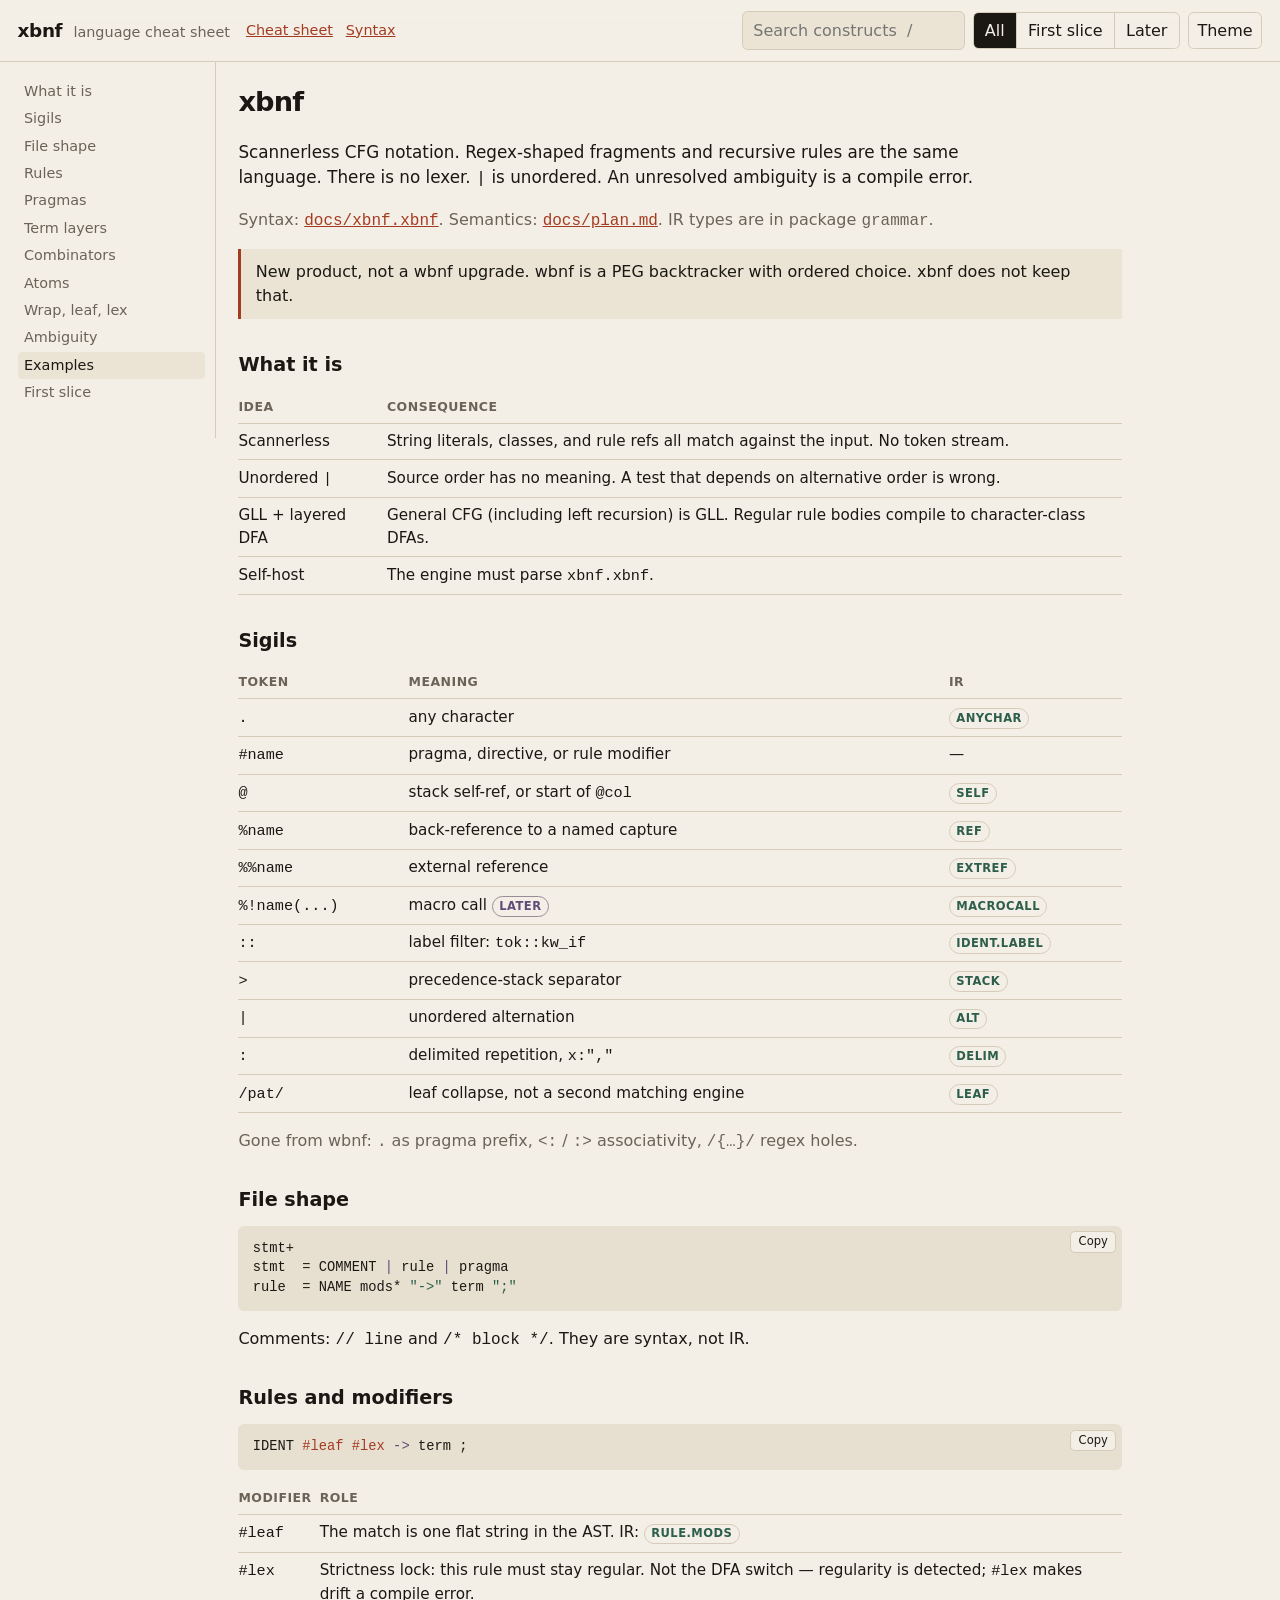
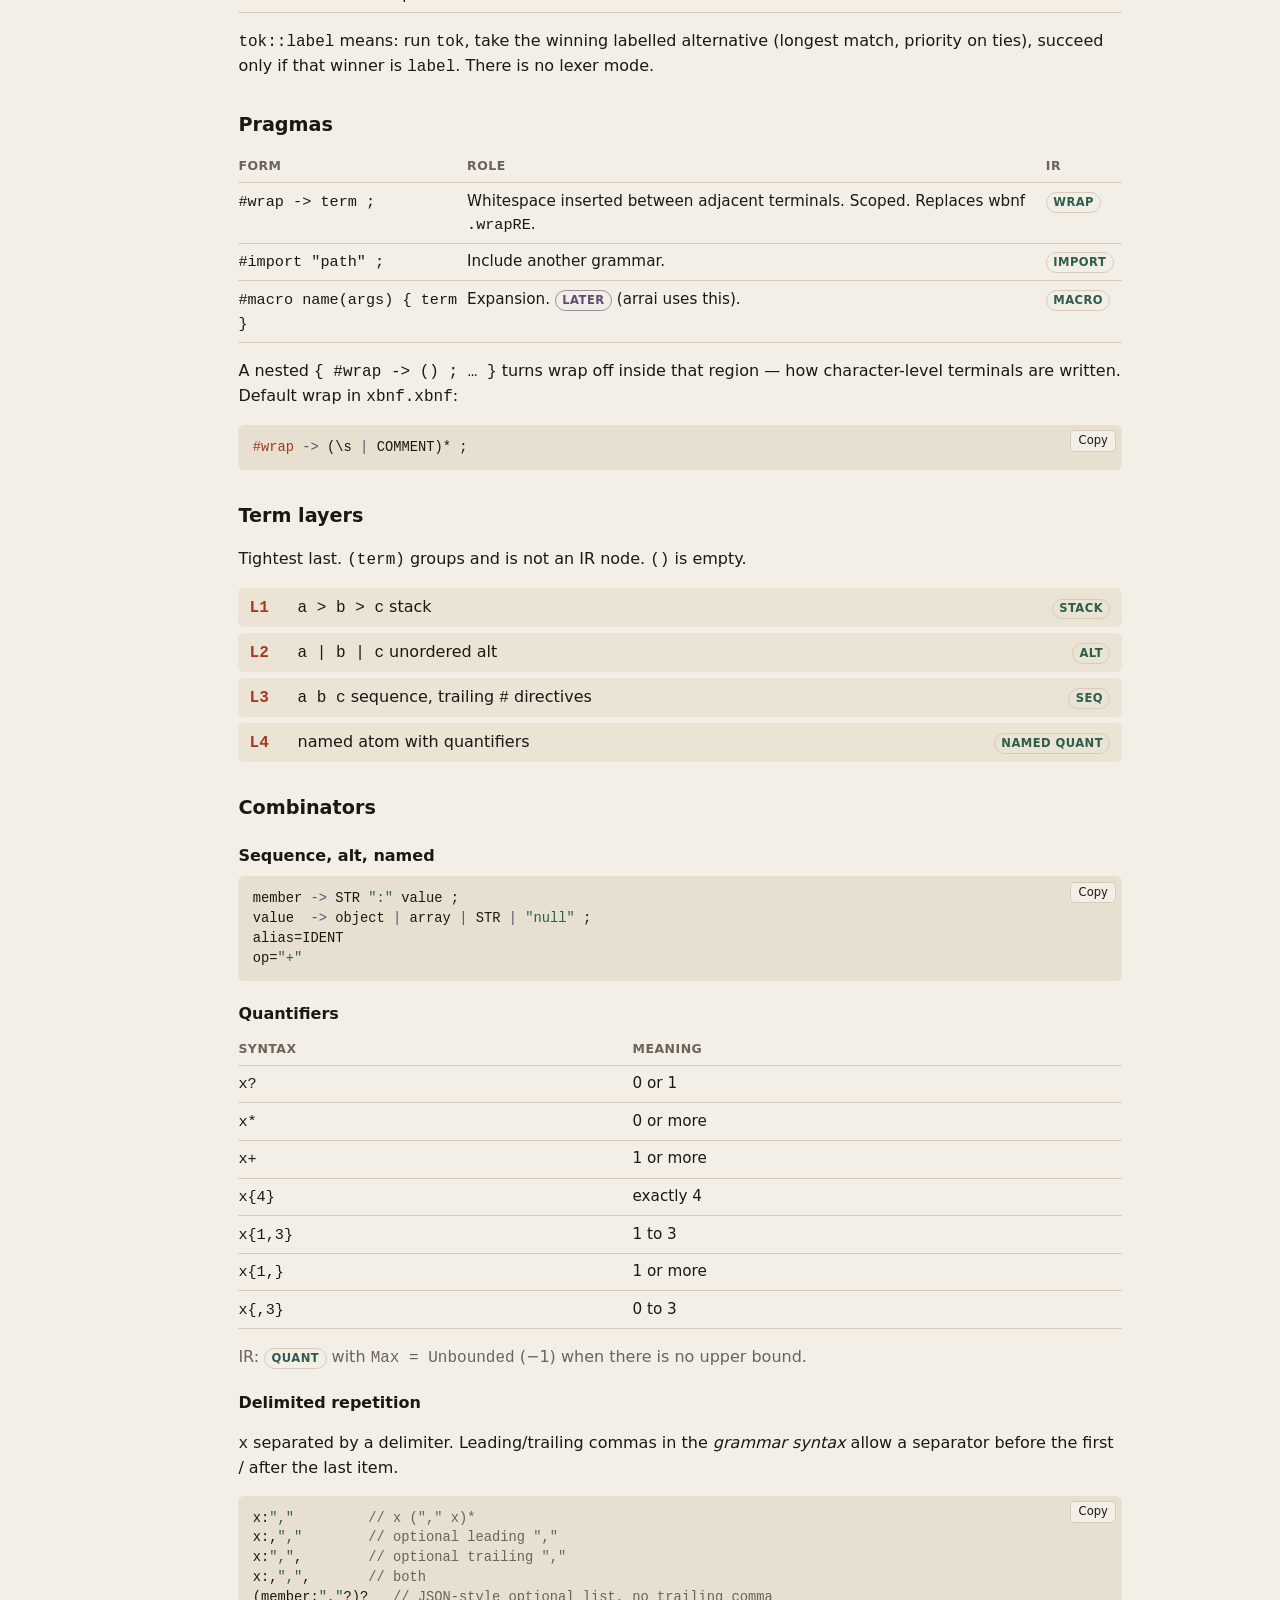
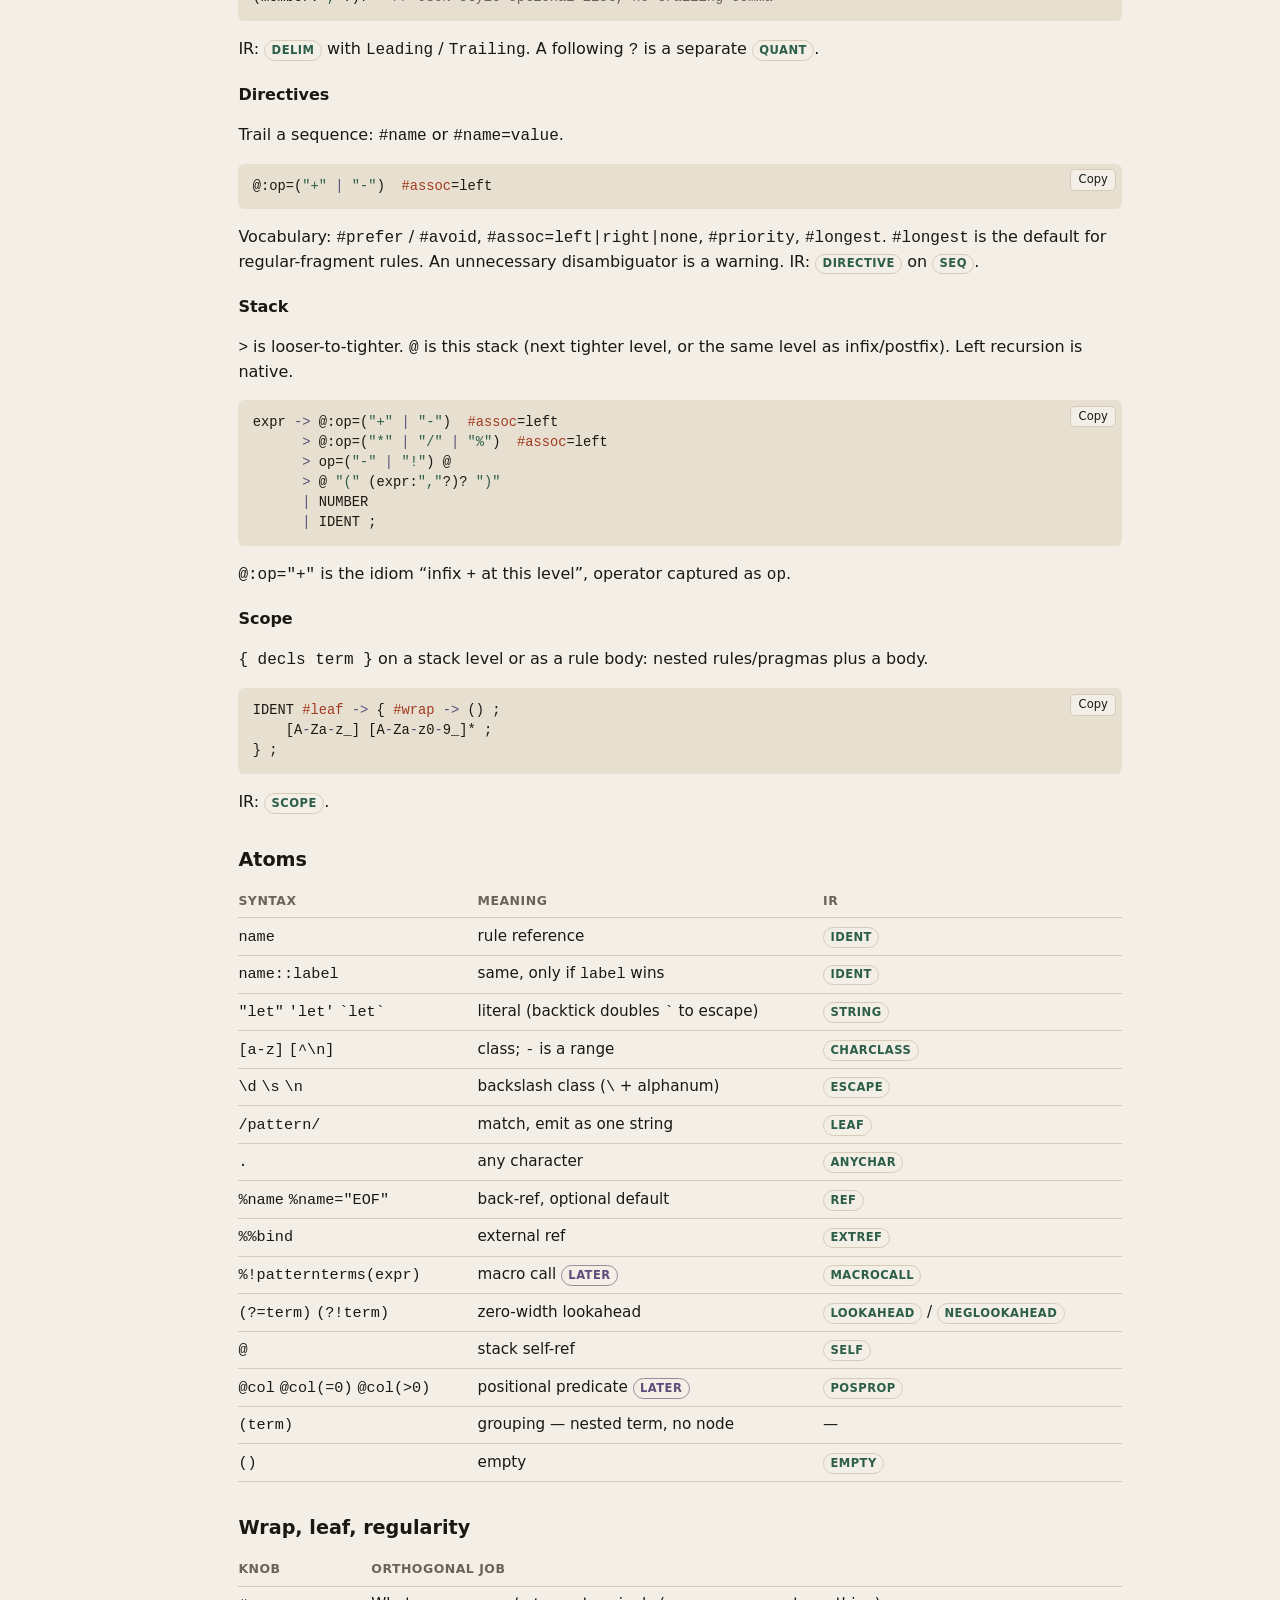
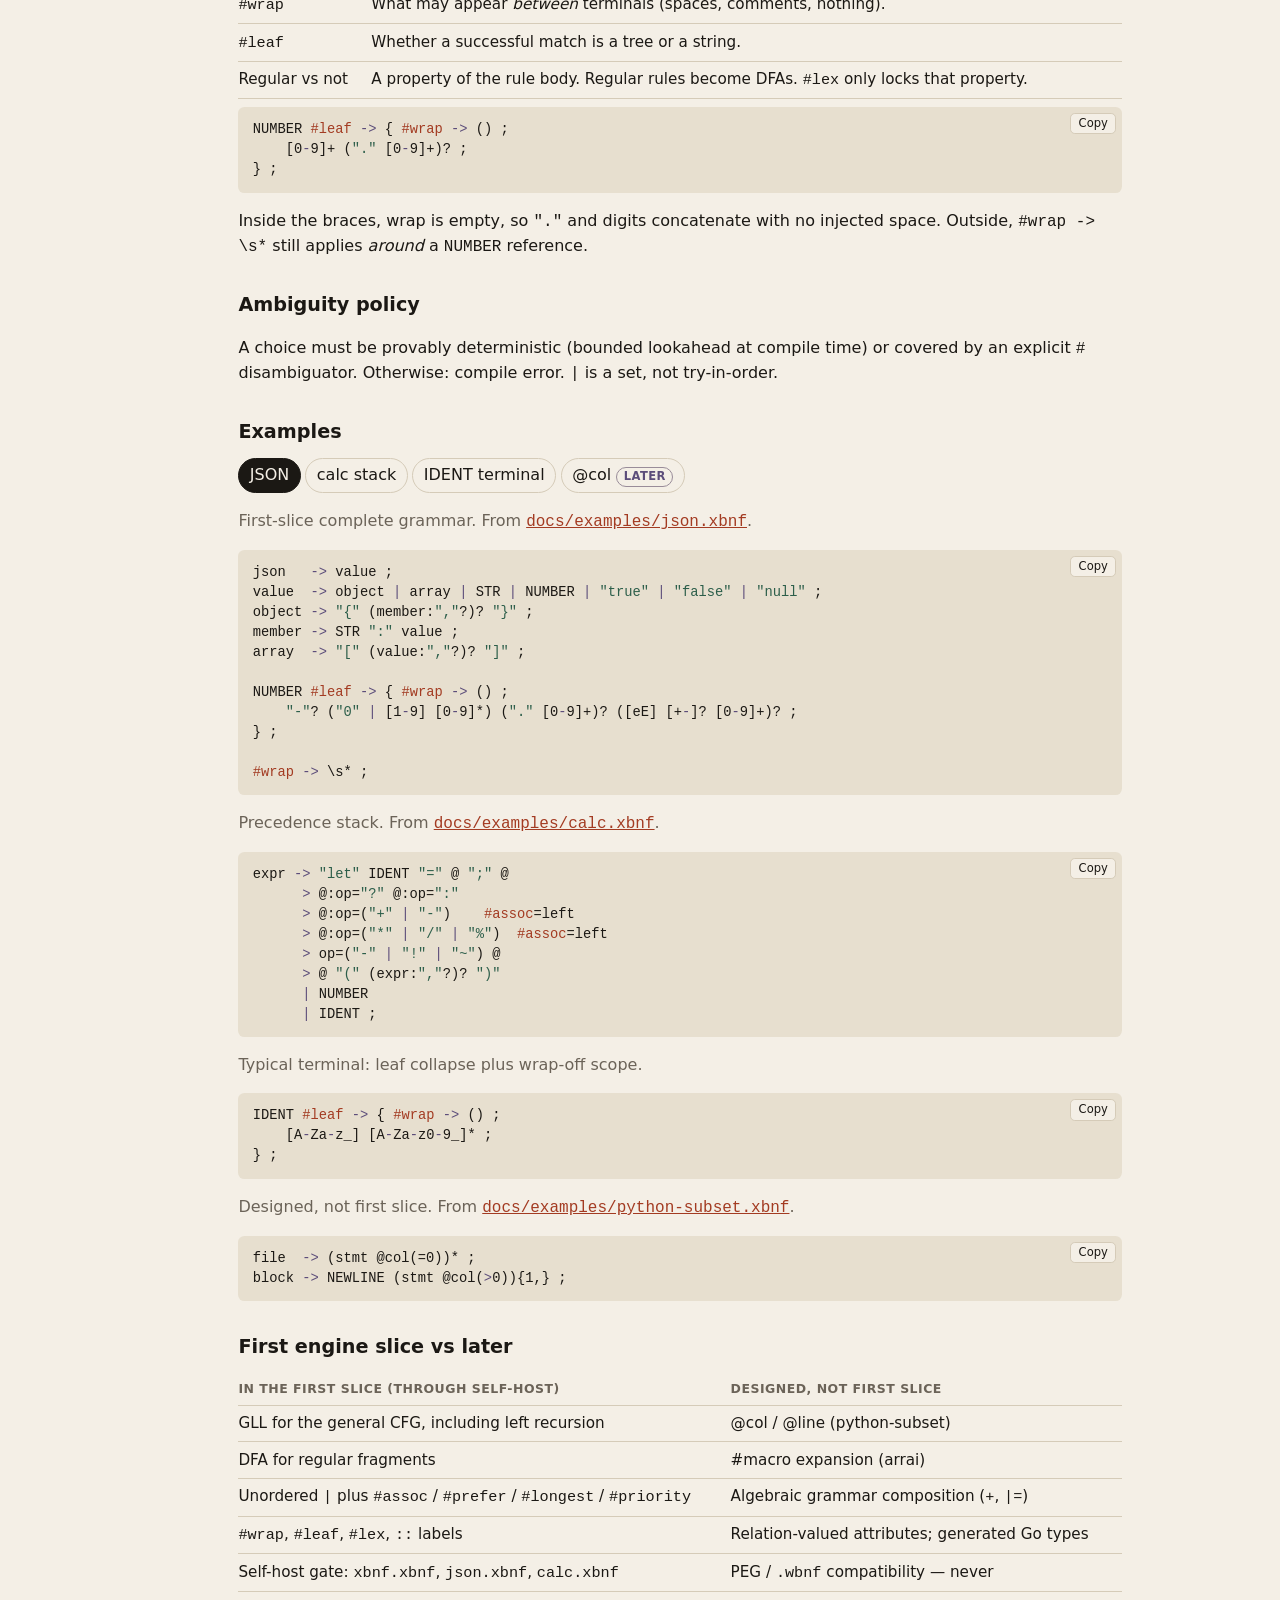
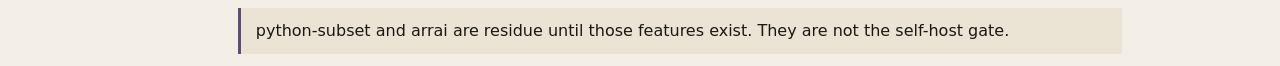
==== docs/cheatsheet.html @ 1a377f07 "Add a runnable syntax reference to the sandbox Bootstrap parser (syntax.Parse) and a longest-match I" ====
<!--
Copyright 2026 Marcelo Cantos
SPDX-License-Identifier: Apache-2.0
-->
<!DOCTYPE html>
<html lang="en">
<head>
  <meta charset="utf-8">
  <meta name="viewport" content="width=device-width, initial-scale=1">
  <title>xbnf language cheat sheet</title>
  <style>
    :root {
      color-scheme: light;
      --bg: #f4efe6;
      --bg-2: #ebe4d4;
      --ink: #1b1814;
      --muted: #6b6358;
      --line: #d5cbb8;
      --accent: #a33b22;
      --ok: #2c5e4a;
      --later: #5c4d7a;
      --code-bg: #e7dfcf;
      --shadow: 0 0 0 1px var(--line);
      --rail: 13.5rem;
    }
    html[data-theme="dark"] {
      color-scheme: dark;
      --bg: #141210;
      --bg-2: #1c1915;
      --ink: #ece6da;
      --muted: #a3998c;
      --line: #3b342c;
      --accent: #e07a5f;
      --ok: #7dba9a;
      --later: #c2b3e0;
      --code-bg: #241f1a;
    }
    * { box-sizing: border-box; }
    html { scroll-behavior: smooth; }
    body {
      margin: 0;
      background: var(--bg);
      color: var(--ink);
      font: 16px/1.5 ui-sans-serif, system-ui, -apple-system, "Segoe UI", sans-serif;
    }
    a { color: var(--accent); }
    a:hover { text-decoration-thickness: 2px; }
    code, kbd, .mono { font-family: ui-monospace, "SF Mono", Menlo, Consolas, monospace; }
    kbd {
      font-size: 0.78em;
      border: 1px solid var(--line);
      border-radius: 0.25rem;
      padding: 0.05em 0.4em;
      background: var(--bg-2);
    }

    .top {
      position: sticky; top: 0; z-index: 5;
      display: flex; flex-wrap: wrap; gap: 0.6rem 1rem; align-items: center;
      padding: 0.7rem 1.1rem;
      background: color-mix(in srgb, var(--bg) 88%, transparent);
      backdrop-filter: blur(8px);
      border-bottom: 1px solid var(--line);
    }
    .brand { display: flex; gap: 0.7rem; align-items: baseline; text-decoration: none; color: inherit; }
    .brand strong { font-size: 1.15rem; letter-spacing: -0.02em; }
    .brand span { color: var(--muted); font-size: 0.9rem; }
    .top-tools { margin-left: auto; display: flex; flex-wrap: wrap; gap: 0.5rem; align-items: center; }
    @media (min-width: 821px) {
      .top-tools { flex-wrap: nowrap; }
      #q { width: auto; flex: 1 1 10rem; max-width: 18rem; min-width: 8rem; }
    }
    #q {
      width: min(22rem, 100%);
      padding: 0.4rem 0.65rem;
      border: 1px solid var(--line);
      border-radius: 0.35rem;
      background: var(--bg-2);
      color: inherit;
      font: inherit;
    }
    #q:focus { outline: 2px solid var(--accent); outline-offset: 1px; }
    .seg { display: flex; flex: 0 0 auto; border: 1px solid var(--line); border-radius: 0.35rem; overflow: hidden; }
    .seg button, .icon-btn {
      border: 0; background: transparent; color: inherit; font: inherit;
      padding: 0.35rem 0.7rem; cursor: pointer; white-space: nowrap;
    }
    .seg button + button { border-left: 1px solid var(--line); }
    .seg button[aria-pressed="true"] { background: var(--ink); color: var(--bg); }
    .icon-btn { flex: 0 0 auto; border: 1px solid var(--line); border-radius: 0.35rem; padding: 0.35rem 0.55rem; }
    #status { color: var(--muted); font-size: 0.85rem; }
    #status:empty { display: none; }

    .shell { display: grid; grid-template-columns: var(--rail) minmax(0, 1fr); gap: 0; }
    nav.toc {
      position: sticky; top: 3.4rem; align-self: start;
      max-height: calc(100vh - 3.4rem); overflow: auto;
      padding: 1rem 0.6rem 2rem 1.1rem;
      border-right: 1px solid var(--line);
      font-size: 0.9rem;
    }
    nav.toc a { display: block; color: var(--muted); text-decoration: none; padding: 0.18rem 0.4rem; border-radius: 0.25rem; white-space: nowrap; }
    nav.toc a:hover, nav.toc a[aria-current="true"] { color: var(--ink); background: var(--bg-2); }
    main { padding: 1.25rem 1.4rem 4rem; max-width: 58rem; }
    h1 { font-size: 1.7rem; letter-spacing: -0.03em; margin: 0 0 0.4rem; }
    h2 { font-size: 1.2rem; margin: 2rem 0 0.7rem; scroll-margin-top: 4rem; }
    h3 { font-size: 1rem; margin: 1.3rem 0 0.45rem; }
    .lead { font-size: 1.05rem; max-width: 46rem; }
    .muted { color: var(--muted); }

    .callout {
      border-left: 3px solid var(--accent);
      background: var(--bg-2);
      padding: 0.7rem 0.9rem;
      margin: 1rem 0;
    }
    .callout.later-box { border-left-color: var(--later); }

    table { width: 100%; border-collapse: collapse; font-size: 0.95rem; }
    th, td { text-align: left; vertical-align: top; padding: 0.4rem 0.5rem 0.4rem 0; border-bottom: 1px solid var(--line); }
    th { color: var(--muted); font-weight: 600; font-size: 0.78rem; text-transform: uppercase; letter-spacing: 0.04em; }
    tr.item[hidden], section[hidden], .panel[hidden] { display: none !important; }

    .badge {
      display: inline-block; font-size: 0.72rem; font-weight: 650;
      letter-spacing: 0.04em; text-transform: uppercase;
      padding: 0.05rem 0.4rem; border-radius: 999px;
      border: 1px solid var(--line); color: var(--muted);
    }
    .badge.later { color: var(--later); border-color: color-mix(in srgb, var(--later) 50%, var(--line)); }
    .badge.ir { color: var(--ok); }

    pre {
      margin: 0.5rem 0 0.8rem;
      padding: 0.8rem 0.9rem;
      background: var(--code-bg);
      border-radius: 0.4rem;
      overflow: auto;
      font: 0.86rem/1.45 ui-monospace, "SF Mono", Menlo, Consolas, monospace;
      position: relative;
    }
    .code-wrap { position: relative; scroll-margin-top: 4.5rem; }
    .copy {
      position: absolute; top: 0.35rem; right: 0.35rem; z-index: 2;
      font: 0.72rem/1 ui-sans-serif, system-ui, sans-serif;
      padding: 0.25rem 0.45rem; border-radius: 0.3rem;
      border: 1px solid var(--line); background: var(--bg); color: var(--ink); cursor: pointer;
    }
    .tok-com { color: var(--muted); }
    .tok-str { color: var(--ok); }
    .tok-hash { color: var(--accent); }
    .tok-op { color: var(--later); }

    .layers { display: grid; gap: 0.35rem; margin: 0.8rem 0 1rem; }
    .layer {
      display: grid; grid-template-columns: 2.2rem 1fr auto;
      gap: 0.8rem; align-items: baseline;
      padding: 0.45rem 0.7rem; background: var(--bg-2); border-radius: 0.35rem;
    }
    .layer b { font-family: ui-monospace, "SF Mono", Menlo, Consolas, monospace; color: var(--accent); }

    .tabs { display: flex; gap: 0.3rem; flex-wrap: wrap; margin: 0.6rem 0 0.4rem; }
    .tabs button {
      border: 1px solid var(--line); background: transparent; color: inherit;
      font: inherit; padding: 0.3rem 0.65rem; border-radius: 999px; cursor: pointer;
    }
    .tabs button[aria-selected="true"] { background: var(--ink); color: var(--bg); border-color: var(--ink); }

    .empty { display: none; padding: 1.2rem; color: var(--muted); }
    body.is-empty .empty { display: block; }
    body.is-empty main section { display: none; }

    @media (max-width: 820px) {
      .shell { grid-template-columns: minmax(0, 1fr); }
      .top, nav.toc { max-width: 100vw; }
      nav.toc {
        position: static; max-height: none; border-right: 0;
        border-bottom: 1px solid var(--line);
        display: flex; flex-wrap: wrap; gap: 0.15rem 0.2rem;
        padding: 0.6rem 1rem; width: 100%;
      }
      nav.toc a { padding: 0.2rem 0.5rem; }
      .top-tools { margin-left: 0; width: 100%; }
      #q { width: 100%; }
      main { padding: 1rem 1rem 3rem; min-width: 0; overflow-x: auto; }
      td, th { overflow-wrap: anywhere; }
    }
  </style>
</head>
<body>
  <header class="top">
    <a class="brand" href="index.html">
      <strong>xbnf</strong>
      <span>language cheat sheet</span>
    </a>
    <nav class="pages" style="display:flex;gap:0.8rem;font-size:0.9rem">
      <a href="cheatsheet.html" aria-current="page">Cheat sheet</a>
      <a href="syntax.html">Syntax</a>
    </nav>
    <div class="top-tools">
      <input id="q" type="search" placeholder="Search constructs  /" aria-label="Search" autocomplete="off">
      <div class="seg" role="group" aria-label="Slice">
        <button type="button" data-slice="all" aria-pressed="true">All</button>
        <button type="button" data-slice="core">First slice</button>
        <button type="button" data-slice="later">Later</button>
      </div>
      <button type="button" class="icon-btn" id="theme" aria-label="Toggle colour theme">Theme</button>
      <span id="status" aria-live="polite"></span>
    </div>
  </header>

  <div class="shell">
    <nav class="toc" aria-label="On this page">
      <a href="#what">What it is</a>
      <a href="#sigils">Sigils</a>
      <a href="#shape">File shape</a>
      <a href="#rules">Rules</a>
      <a href="#pragmas">Pragmas</a>
      <a href="#layers">Term layers</a>
      <a href="#combinators">Combinators</a>
      <a href="#atoms">Atoms</a>
      <a href="#whitespace">Wrap, leaf, lex</a>
      <a href="#ambiguity">Ambiguity</a>
      <a href="#examples">Examples</a>
      <a href="#slice">First slice</a>
    </nav>

    <main id="top">
      <h1>xbnf</h1>
      <p class="lead">Scannerless CFG notation. Regex-shaped fragments and recursive rules are the same language. There is no lexer. <code>|</code> is unordered. An unresolved ambiguity is a compile error.</p>
      <p class="muted">Syntax: <a href="xbnf.xbnf"><code>docs/xbnf.xbnf</code></a>. Semantics: <a href="plan.md"><code>docs/plan.md</code></a>. IR types are in package <code>grammar</code>.</p>

      <div class="callout item" data-slice="core" data-q="wbnf peg ordered choice not compatible">
        New product, not a wbnf upgrade. wbnf is a PEG backtracker with ordered choice. xbnf does not keep that.
      </div>

      <p class="empty">No matches. Clear search or switch slice.</p>

      <section id="what">
        <h2>What it is</h2>
        <table>
          <thead><tr><th>Idea</th><th>Consequence</th></tr></thead>
          <tbody>
            <tr class="item" data-slice="core" data-q="scannerless no lexer terminals">
              <td>Scannerless</td>
              <td>String literals, classes, and rule refs all match against the input. No token stream.</td>
            </tr>
            <tr class="item" data-slice="core" data-q="unordered alternation compile error">
              <td>Unordered <code>|</code></td>
              <td>Source order has no meaning. A test that depends on alternative order is wrong.</td>
            </tr>
            <tr class="item" data-slice="core" data-q="gll dfa regular fragment">
              <td>GLL + layered DFA</td>
              <td>General CFG (including left recursion) is GLL. Regular rule bodies compile to character-class DFAs.</td>
            </tr>
            <tr class="item" data-slice="core" data-q="self host eats own cooking">
              <td>Self-host</td>
              <td>The engine must parse <code>xbnf.xbnf</code>.</td>
            </tr>
          </tbody>
        </table>
      </section>

      <section id="sigils">
        <h2>Sigils</h2>
        <table>
          <thead><tr><th>Token</th><th>Meaning</th><th>IR</th></tr></thead>
          <tbody>
            <tr class="item" data-slice="core" data-q=". any character dot"><td><code>.</code></td><td>any character</td><td><span class="badge ir">AnyChar</span></td></tr>
            <tr class="item" data-slice="core" data-q="# pragma directive modifier"><td><code>#name</code></td><td>pragma, directive, or rule modifier</td><td>—</td></tr>
            <tr class="item" data-slice="core" data-q="@ stack self ref"><td><code>@</code></td><td>stack self-ref, or start of <code>@col</code></td><td><span class="badge ir">Self</span></td></tr>
            <tr class="item" data-slice="core" data-q="% back-reference capture"><td><code>%name</code></td><td>back-reference to a named capture</td><td><span class="badge ir">Ref</span></td></tr>
            <tr class="item" data-slice="core" data-q="%% external reference"><td><code>%%name</code></td><td>external reference</td><td><span class="badge ir">ExtRef</span></td></tr>
            <tr class="item" data-slice="later" data-q="%! macro call"><td><code>%!name(...)</code></td><td>macro call <span class="badge later">later</span></td><td><span class="badge ir">MacroCall</span></td></tr>
            <tr class="item" data-slice="core" data-q=":: label filter tok"><td><code>::</code></td><td>label filter: <code>tok::kw_if</code></td><td><span class="badge ir">Ident.Label</span></td></tr>
            <tr class="item" data-slice="core" data-q="> stack precedence"><td><code>&gt;</code></td><td>precedence-stack separator</td><td><span class="badge ir">Stack</span></td></tr>
            <tr class="item" data-slice="core" data-q="| alternation"><td><code>|</code></td><td>unordered alternation</td><td><span class="badge ir">Alt</span></td></tr>
            <tr class="item" data-slice="core" data-q=": delimited repetition comma"><td><code>:</code></td><td>delimited repetition, <code>x:","</code></td><td><span class="badge ir">Delim</span></td></tr>
            <tr class="item" data-slice="core" data-q="/pat/ leaf collapse regex"><td><code>/pat/</code></td><td>leaf collapse, not a second matching engine</td><td><span class="badge ir">Leaf</span></td></tr>
          </tbody>
        </table>
        <p class="muted item" data-slice="core" data-q="gone wbnf <: :> /{}/">Gone from wbnf: <code>.</code> as pragma prefix, <code>&lt;:</code> / <code>:&gt;</code> associativity, <code>/{…}/</code> regex holes.</p>
      </section>

      <section id="shape">
        <h2>File shape</h2>
        <div class="item" data-slice="core" data-q="grammar stmt rule pragma comment">
          <div class="code-wrap"><button type="button" class="copy">Copy</button>
<pre class="xbnf">stmt+
stmt  = COMMENT | rule | pragma
rule  = NAME mods* "-&gt;" term ";"</pre></div>
          <p>Comments: <code>// line</code> and <code>/* block */</code>. They are syntax, not IR.</p>
        </div>
      </section>

      <section id="rules">
        <h2>Rules and modifiers</h2>
        <div class="item" data-slice="core" data-q="rule #leaf #lex modifier">
          <div class="code-wrap"><button type="button" class="copy">Copy</button>
<pre class="xbnf">IDENT #leaf #lex -&gt; term ;</pre></div>
        </div>
        <table>
          <thead><tr><th>Modifier</th><th>Role</th></tr></thead>
          <tbody>
            <tr class="item" data-slice="core" data-q="#leaf flat string ast">
              <td><code>#leaf</code></td>
              <td>The match is one flat string in the AST. IR: <span class="badge ir">Rule.Mods</span></td>
            </tr>
            <tr class="item" data-slice="core" data-q="#lex regularity lock dfa">
              <td><code>#lex</code></td>
              <td>Strictness lock: this rule must stay regular. Not the DFA switch — regularity is detected; <code>#lex</code> makes drift a compile error.</td>
            </tr>
          </tbody>
        </table>
        <p class="item" data-slice="core" data-q="tok::label longest match">
          <code>tok::label</code> means: run <code>tok</code>, take the winning labelled alternative (longest match, priority on ties), succeed only if that winner is <code>label</code>. There is no lexer mode.
        </p>
      </section>

      <section id="pragmas">
        <h2>Pragmas</h2>
        <table>
          <thead><tr><th>Form</th><th>Role</th><th>IR</th></tr></thead>
          <tbody>
            <tr class="item" data-slice="core" data-q="#wrap whitespace scoped">
              <td><code>#wrap -&gt; term ;</code></td>
              <td>Whitespace inserted between adjacent terminals. Scoped. Replaces wbnf <code>.wrapRE</code>.</td>
              <td><span class="badge ir">Wrap</span></td>
            </tr>
            <tr class="item" data-slice="core" data-q="#import path">
              <td><code>#import "path" ;</code></td>
              <td>Include another grammar.</td>
              <td><span class="badge ir">Import</span></td>
            </tr>
            <tr class="item" data-slice="later" data-q="#macro expansion arrai">
              <td><code>#macro name(args) { term }</code></td>
              <td>Expansion. <span class="badge later">later</span> (arrai uses this).</td>
              <td><span class="badge ir">Macro</span></td>
            </tr>
          </tbody>
        </table>
        <div class="item" data-slice="core" data-q="#wrap empty suppress terminal">
          <p>A nested <code>{ #wrap -&gt; () ; … }</code> turns wrap off inside that region — how character-level terminals are written. Default wrap in <code>xbnf.xbnf</code>:</p>
          <div class="code-wrap"><button type="button" class="copy">Copy</button>
<pre class="xbnf">#wrap -&gt; (\s | COMMENT)* ;</pre></div>
        </div>
      </section>

      <section id="layers">
        <h2>Term layers</h2>
        <p class="item" data-slice="core" data-q="precedence stack alt seq atom tightest">Tightest last. <code>(term)</code> groups and is not an IR node. <code>()</code> is empty.</p>
        <div class="layers item" data-slice="core" data-q="L1 L2 L3 L4 stack alt seq named">
          <div class="layer"><b>L1</b> <span><code>a &gt; b &gt; c</code> stack</span> <span class="badge ir">Stack</span></div>
          <div class="layer"><b>L2</b> <span><code>a | b | c</code> unordered alt</span> <span class="badge ir">Alt</span></div>
          <div class="layer"><b>L3</b> <span><code>a b c</code> sequence, trailing <code>#</code> directives</span> <span class="badge ir">Seq</span></div>
          <div class="layer"><b>L4</b> <span>named atom with quantifiers</span> <span class="badge ir">Named Quant</span></div>
        </div>
      </section>

      <section id="combinators">
        <h2>Combinators</h2>

        <h3>Sequence, alt, named</h3>
        <div class="item" data-slice="core" data-q="sequence juxtaposition named capture">
          <div class="code-wrap"><button type="button" class="copy">Copy</button>
<pre class="xbnf">member -&gt; STR ":" value ;
value  -&gt; object | array | STR | "null" ;
alias=IDENT
op="+"</pre></div>
        </div>

        <h3>Quantifiers</h3>
        <table>
          <thead><tr><th>Syntax</th><th>Meaning</th></tr></thead>
          <tbody>
            <tr class="item" data-slice="core" data-q="optional ?"><td><code>x?</code></td><td>0 or 1</td></tr>
            <tr class="item" data-slice="core" data-q="star *"><td><code>x*</code></td><td>0 or more</td></tr>
            <tr class="item" data-slice="core" data-q="plus +"><td><code>x+</code></td><td>1 or more</td></tr>
            <tr class="item" data-slice="core" data-q="{4} exact"><td><code>x{4}</code></td><td>exactly 4</td></tr>
            <tr class="item" data-slice="core" data-q="{1,3} range"><td><code>x{1,3}</code></td><td>1 to 3</td></tr>
            <tr class="item" data-slice="core" data-q="{1,} min"><td><code>x{1,}</code></td><td>1 or more</td></tr>
            <tr class="item" data-slice="core" data-q="{,3} max"><td><code>x{,3}</code></td><td>0 to 3</td></tr>
          </tbody>
        </table>
        <p class="muted item" data-slice="core" data-q="quant unbounded ir">IR: <span class="badge ir">Quant</span> with <code>Max = Unbounded</code> (−1) when there is no upper bound.</p>

        <h3>Delimited repetition</h3>
        <div class="item" data-slice="core" data-q='delimited x:"," leading trailing comma'>
          <p><code>x</code> separated by a delimiter. Leading/trailing commas in the <em>grammar syntax</em> allow a separator before the first / after the last item.</p>
          <div class="code-wrap"><button type="button" class="copy">Copy</button>
<pre class="xbnf">x:","         // x ("," x)*
x:,","        // optional leading ","
x:",",        // optional trailing ","
x:,",",       // both
(member:","?)?   // JSON-style optional list, no trailing comma</pre></div>
          <p>IR: <span class="badge ir">Delim</span> with <code>Leading</code> / <code>Trailing</code>. A following <code>?</code> is a separate <span class="badge ir">Quant</span>.</p>
        </div>

        <h3>Directives</h3>
        <div class="item" data-slice="core" data-q="#assoc #prefer #avoid #priority #longest">
          <p>Trail a sequence: <code>#name</code> or <code>#name=value</code>.</p>
          <div class="code-wrap"><button type="button" class="copy">Copy</button>
<pre class="xbnf">@:op=("+" | "-")  #assoc=left</pre></div>
          <p>Vocabulary: <code>#prefer</code> / <code>#avoid</code>, <code>#assoc=left|right|none</code>, <code>#priority</code>, <code>#longest</code>. <code>#longest</code> is the default for regular-fragment rules. An unnecessary disambiguator is a warning. IR: <span class="badge ir">Directive</span> on <span class="badge ir">Seq</span>.</p>
        </div>

        <h3>Stack</h3>
        <div class="item" data-slice="core" data-q="stack precedence @ self left recursion">
          <p><code>&gt;</code> is looser-to-tighter. <code>@</code> is this stack (next tighter level, or the same level as infix/postfix). Left recursion is native.</p>
          <div class="code-wrap"><button type="button" class="copy">Copy</button>
<pre class="xbnf">expr -&gt; @:op=("+" | "-")  #assoc=left
      &gt; @:op=("*" | "/" | "%")  #assoc=left
      &gt; op=("-" | "!") @
      &gt; @ "(" (expr:","?)? ")"
      | NUMBER
      | IDENT ;</pre></div>
          <p><code>@:op="+"</code> is the idiom “infix <code>+</code> at this level”, operator captured as <code>op</code>.</p>
        </div>

        <h3>Scope</h3>
        <div class="item" data-slice="core" data-q="scope { wrap local rules terminal }">
          <p><code>{ decls term }</code> on a stack level or as a rule body: nested rules/pragmas plus a body.</p>
          <div class="code-wrap"><button type="button" class="copy">Copy</button>
<pre class="xbnf">IDENT #leaf -&gt; { #wrap -&gt; () ;
    [A-Za-z_] [A-Za-z0-9_]* ;
} ;</pre></div>
          <p>IR: <span class="badge ir">Scope</span>.</p>
        </div>
      </section>

      <section id="atoms">
        <h2>Atoms</h2>
        <table>
          <thead><tr><th>Syntax</th><th>Meaning</th><th>IR</th></tr></thead>
          <tbody>
            <tr class="item" data-slice="core" data-q="ident rule ref"><td><code>name</code></td><td>rule reference</td><td><span class="badge ir">Ident</span></td></tr>
            <tr class="item" data-slice="core" data-q="ident :: label"><td><code>name::label</code></td><td>same, only if <code>label</code> wins</td><td><span class="badge ir">Ident</span></td></tr>
            <tr class="item" data-slice="core" data-q='string "let" backtick'><td><code>"let"</code> <code>'let'</code> <code>`let`</code></td><td>literal (backtick doubles <code>`</code> to escape)</td><td><span class="badge ir">String</span></td></tr>
            <tr class="item" data-slice="core" data-q="character class [a-z] negated"><td><code>[a-z]</code> <code>[^\n]</code></td><td>class; <code>-</code> is a range</td><td><span class="badge ir">CharClass</span></td></tr>
            <tr class="item" data-slice="core" data-q="escape \d \s \n"><td><code>\d</code> <code>\s</code> <code>\n</code></td><td>backslash class (<code>\</code> + alphanum)</td><td><span class="badge ir">Escape</span></td></tr>
            <tr class="item" data-slice="core" data-q="leaf /pattern/"><td><code>/pattern/</code></td><td>match, emit as one string</td><td><span class="badge ir">Leaf</span></td></tr>
            <tr class="item" data-slice="core" data-q=". any char"><td><code>.</code></td><td>any character</td><td><span class="badge ir">AnyChar</span></td></tr>
            <tr class="item" data-slice="core" data-q="%name default"><td><code>%name</code> <code>%name="EOF"</code></td><td>back-ref, optional default</td><td><span class="badge ir">Ref</span></td></tr>
            <tr class="item" data-slice="core" data-q="%%bind extref"><td><code>%%bind</code></td><td>external ref</td><td><span class="badge ir">ExtRef</span></td></tr>
            <tr class="item" data-slice="later" data-q="%! macro call"><td><code>%!patternterms(expr)</code></td><td>macro call <span class="badge later">later</span></td><td><span class="badge ir">MacroCall</span></td></tr>
            <tr class="item" data-slice="core" data-q="lookahead (?= (?!"><td><code>(?=term)</code> <code>(?!term)</code></td><td>zero-width lookahead</td><td><span class="badge ir">Lookahead</span> / <span class="badge ir">NegLookahead</span></td></tr>
            <tr class="item" data-slice="core" data-q="@ self stack"><td><code>@</code></td><td>stack self-ref</td><td><span class="badge ir">Self</span></td></tr>
            <tr class="item" data-slice="later" data-q="@col @line positional python"><td><code>@col</code> <code>@col(=0)</code> <code>@col(&gt;0)</code></td><td>positional predicate <span class="badge later">later</span></td><td><span class="badge ir">PosProp</span></td></tr>
            <tr class="item" data-slice="core" data-q="grouping parentheses"><td><code>(term)</code></td><td>grouping — nested term, no node</td><td>—</td></tr>
            <tr class="item" data-slice="core" data-q="empty ()"><td><code>()</code></td><td>empty</td><td><span class="badge ir">Empty</span></td></tr>
          </tbody>
        </table>
      </section>

      <section id="whitespace">
        <h2>Wrap, leaf, regularity</h2>
        <table>
          <thead><tr><th>Knob</th><th>Orthogonal job</th></tr></thead>
          <tbody>
            <tr class="item" data-slice="core" data-q="#wrap between terminals">
              <td><code>#wrap</code></td>
              <td>What may appear <em>between</em> terminals (spaces, comments, nothing).</td>
            </tr>
            <tr class="item" data-slice="core" data-q="#leaf tree or string">
              <td><code>#leaf</code></td>
              <td>Whether a successful match is a tree or a string.</td>
            </tr>
            <tr class="item" data-slice="core" data-q="regular dfa #lex lock">
              <td>Regular vs not</td>
              <td>A property of the rule body. Regular rules become DFAs. <code>#lex</code> only locks that property.</td>
            </tr>
          </tbody>
        </table>
        <div class="item" data-slice="core" data-q="NUMBER terminal wrap off">
          <div class="code-wrap"><button type="button" class="copy">Copy</button>
<pre class="xbnf">NUMBER #leaf -&gt; { #wrap -&gt; () ;
    [0-9]+ ("." [0-9]+)? ;
} ;</pre></div>
          <p>Inside the braces, wrap is empty, so <code>"."</code> and digits concatenate with no injected space. Outside, <code>#wrap -&gt; \s*</code> still applies <em>around</em> a <code>NUMBER</code> reference.</p>
        </div>
      </section>

      <section id="ambiguity">
        <h2>Ambiguity policy</h2>
        <div class="item" data-slice="core" data-q="compile error deterministic disambiguator">
          <p>A choice must be provably deterministic (bounded lookahead at compile time) or covered by an explicit <code>#</code> disambiguator. Otherwise: compile error. <code>|</code> is a set, not try-in-order.</p>
        </div>
      </section>

      <section id="examples">
        <h2>Examples</h2>
        <div class="tabs" role="tablist" aria-label="Worked examples">
          <button type="button" role="tab" aria-selected="true" data-ex="json">JSON</button>
          <button type="button" role="tab" aria-selected="false" data-ex="calc">calc stack</button>
          <button type="button" role="tab" aria-selected="false" data-ex="ident">IDENT terminal</button>
          <button type="button" role="tab" aria-selected="false" data-ex="python" data-slice-tab="later">@col <span class="badge later">later</span></button>
        </div>

        <div class="panel item" data-ex-panel="json" data-slice="core" data-q="json object array member wrap">
          <p class="muted">First-slice complete grammar. From <a href="examples/json.xbnf"><code>docs/examples/json.xbnf</code></a>.</p>
          <div class="code-wrap"><button type="button" class="copy">Copy</button>
<pre class="xbnf">json   -&gt; value ;
value  -&gt; object | array | STR | NUMBER | "true" | "false" | "null" ;
object -&gt; "{" (member:","?)? "}" ;
member -&gt; STR ":" value ;
array  -&gt; "[" (value:","?)? "]" ;

NUMBER #leaf -&gt; { #wrap -&gt; () ;
    "-"? ("0" | [1-9] [0-9]*) ("." [0-9]+)? ([eE] [+-]? [0-9]+)? ;
} ;

#wrap -&gt; \s* ;</pre></div>
        </div>

        <div class="panel item" data-ex-panel="calc" hidden data-slice="core" data-q="calc expr assoc left recursion">
          <p class="muted">Precedence stack. From <a href="examples/calc.xbnf"><code>docs/examples/calc.xbnf</code></a>.</p>
          <div class="code-wrap"><button type="button" class="copy">Copy</button>
<pre class="xbnf">expr -&gt; "let" IDENT "=" @ ";" @
      &gt; @:op="?" @:op=":"
      &gt; @:op=("+" | "-")    #assoc=left
      &gt; @:op=("*" | "/" | "%")  #assoc=left
      &gt; op=("-" | "!" | "~") @
      &gt; @ "(" (expr:","?)? ")"
      | NUMBER
      | IDENT ;</pre></div>
        </div>

        <div class="panel item" data-ex-panel="ident" hidden data-slice="core" data-q="IDENT #leaf wrap off character class">
          <p class="muted">Typical terminal: leaf collapse plus wrap-off scope.</p>
          <div class="code-wrap"><button type="button" class="copy">Copy</button>
<pre class="xbnf">IDENT #leaf -&gt; { #wrap -&gt; () ;
    [A-Za-z_] [A-Za-z0-9_]* ;
} ;</pre></div>
        </div>

        <div class="panel item" data-ex-panel="python" hidden data-slice="later" data-q="@col python indent off-side">
          <p class="muted">Designed, not first slice. From <a href="examples/python-subset.xbnf"><code>docs/examples/python-subset.xbnf</code></a>.</p>
          <div class="code-wrap"><button type="button" class="copy">Copy</button>
<pre class="xbnf">file  -&gt; (stmt @col(=0))* ;
block -&gt; NEWLINE (stmt @col(&gt;0)){1,} ;</pre></div>
        </div>
      </section>

      <section id="slice">
        <h2>First engine slice vs later</h2>
        <table>
          <thead><tr><th>In the first slice (through self-host)</th><th>Designed, not first slice</th></tr></thead>
          <tbody>
            <tr class="item" data-slice="core" data-q="gll left recursion">
              <td>GLL for the general CFG, including left recursion</td>
              <td class="item" data-slice="later">@col / @line (python-subset)</td>
            </tr>
            <tr class="item" data-slice="core" data-q="dfa regular">
              <td>DFA for regular fragments</td>
              <td class="item" data-slice="later">#macro expansion (arrai)</td>
            </tr>
            <tr class="item" data-slice="core" data-q="#assoc #prefer #longest">
              <td>Unordered <code>|</code> plus <code>#assoc</code> / <code>#prefer</code> / <code>#longest</code> / <code>#priority</code></td>
              <td class="item" data-slice="later">Algebraic grammar composition (<code>+</code>, <code>|=</code>)</td>
            </tr>
            <tr class="item" data-slice="core" data-q="#wrap #leaf #lex ::">
              <td><code>#wrap</code>, <code>#leaf</code>, <code>#lex</code>, <code>::</code> labels</td>
              <td class="item" data-slice="later">Relation-valued attributes; generated Go types</td>
            </tr>
            <tr class="item" data-slice="core" data-q="self-host json calc xbnf.xbnf T7">
              <td>Self-host gate: <code>xbnf.xbnf</code>, <code>json.xbnf</code>, <code>calc.xbnf</code></td>
              <td class="item" data-slice="later">PEG / <code>.wbnf</code> compatibility — never</td>
            </tr>
          </tbody>
        </table>
        <div class="callout later-box item" data-slice="later" data-q="residue python arrai T7">
          python-subset and arrai are residue until those features exist. They are not the self-host gate.
        </div>
      </section>
    </main>
  </div>

  <script>
    (function () {
      const $ = (s, r) => (r || document).querySelector(s);
      const $$ = (s, r) => Array.prototype.slice.call((r || document).querySelectorAll(s));

      const html = document.documentElement;
      const q = $("#q");
      const status = $("#status");
      let slice = "all";

      const saved = localStorage.getItem("xbnf-theme");
      if (saved) html.setAttribute("data-theme", saved);
      else if (matchMedia("(prefers-color-scheme: dark)").matches) html.setAttribute("data-theme", "dark");

      $("#theme").addEventListener("click", function () {
        const next = html.getAttribute("data-theme") === "dark" ? "light" : "dark";
        html.setAttribute("data-theme", next);
        localStorage.setItem("xbnf-theme", next);
      });

      function highlight(src) {
        let i = 0, out = "";
        const esc = (s) => s.replace(/[&<>]/g, function (c) {
          return c === "&" ? "&amp;" : c === "<" ? "&lt;" : "&gt;";
        });
        const span = (cls, s) => '<span class="' + cls + '">' + esc(s) + "</span>";
        while (i < src.length) {
          if (src.startsWith("//", i)) {
            const j = src.indexOf("\n", i);
            const end = j < 0 ? src.length : j;
            out += span("tok-com", src.slice(i, end));
            i = end;
            continue;
          }
          const ch = src[i];
          if (ch === '"' || ch === "'" || ch === "`") {
            let j = i + 1;
            while (j < src.length) {
              if (src[j] === "\\" ) { j += 2; continue; }
              if (ch === "`" && src.startsWith("``", j)) { j += 2; continue; }
              if (src[j] === ch) { j++; break; }
              j++;
            }
            out += span("tok-str", src.slice(i, j));
            i = j;
            continue;
          }
          if (ch === "#" && /[A-Za-z_]/.test(src[i + 1] || "")) {
            let j = i + 1;
            while (/[A-Za-z0-9_]/.test(src[j] || "")) j++;
            out += span("tok-hash", src.slice(i, j));
            i = j;
            continue;
          }
          if ("|->".indexOf(ch) >= 0) {
            out += span("tok-op", ch);
            i++;
            continue;
          }
          out += esc(ch);
          i++;
        }
        return out;
      }

      $$("pre.xbnf").forEach(function (pre) {
        pre.innerHTML = highlight(pre.textContent.replace(/\n$/, ""));
      });

      function apply() {
        const query = q.value.trim().toLowerCase();
        let shown = 0, total = 0;
        $$(".item").forEach(function (el) {
          total++;
          const s = el.getAttribute("data-slice") || "core";
          const blob = ((el.getAttribute("data-q") || "") + " " + el.textContent).toLowerCase();
          const okSlice = slice === "all" || s === slice;
          const okQ = !query || blob.indexOf(query) >= 0;
          const vis = okSlice && okQ;
          el.hidden = !vis;
          if (vis) shown++;
        });
        $$("section").forEach(function (sec) {
          const any = $$(".item", sec).some(function (el) { return !el.hidden; });
          sec.hidden = !any;
        });
        const laterTab = $('.tabs button[data-ex="python"]');
        if (laterTab) {
          laterTab.hidden = slice === "core";
          if (slice === "core" && laterTab.getAttribute("aria-selected") === "true") {
            const jsonTab = $('.tabs button[data-ex="json"]');
            if (jsonTab) jsonTab.click();
          }
        }
        document.body.classList.toggle("is-empty", shown === 0);
        status.textContent = query || slice !== "all" ? shown + " shown" : "";
      }

      q.addEventListener("input", apply);
      $$(".seg button[data-slice]").forEach(function (btn) {
        btn.addEventListener("click", function () {
          slice = btn.getAttribute("data-slice");
          $$(".seg button[data-slice]").forEach(function (b) {
            b.setAttribute("aria-pressed", String(b === btn));
          });
          apply();
        });
      });

      $$(".tabs button[data-ex]").forEach(function (btn) {
        btn.addEventListener("click", function () {
          const id = btn.getAttribute("data-ex");
          $$(".tabs button[data-ex]").forEach(function (b) {
            b.setAttribute("aria-selected", String(b === btn));
          });
          $$("[data-ex-panel]").forEach(function (p) {
            p.hidden = p.getAttribute("data-ex-panel") !== id;
          });
        });
      });

      $$(".copy").forEach(function (btn) {
        btn.addEventListener("click", function () {
          const pre = btn.parentElement.querySelector("pre");
          const text = pre.textContent;
          const done = function () { btn.textContent = "Copied"; setTimeout(function () { btn.textContent = "Copy"; }, 1200); };
          if (navigator.clipboard && navigator.clipboard.writeText) {
            navigator.clipboard.writeText(text).then(done).catch(function () {
              const r = document.createRange();
              r.selectNodeContents(pre);
              const sel = getSelection();
              sel.removeAllRanges();
              sel.addRange(r);
            });
          } else {
            done();
          }
        });
      });

      document.addEventListener("keydown", function (e) {
        if (e.key === "/" && document.activeElement !== q && !e.metaKey && !e.ctrlKey) {
          e.preventDefault();
          q.focus();
          q.select();
        }
        if (e.key === "Escape" && document.activeElement === q) {
          q.value = "";
          apply();
          q.blur();
        }
      });

      const links = $$("nav.toc a");
      const map = links.map(function (a) {
        return { a: a, el: document.querySelector(a.getAttribute("href")) };
      }).filter(function (x) { return x.el; });
      if ("IntersectionObserver" in window) {
        const io = new IntersectionObserver(function (entries) {
          entries.forEach(function (en) {
            if (!en.isIntersecting) return;
            links.forEach(function (a) { a.removeAttribute("aria-current"); });
            const hit = map.find(function (x) { return x.el === en.target; });
            if (hit) hit.a.setAttribute("aria-current", "true");
          });
        }, { rootMargin: "-20% 0px -70% 0px", threshold: 0 });
        map.forEach(function (x) { io.observe(x.el); });
      }

      apply();
    })();
  </script>
</body>
</html>
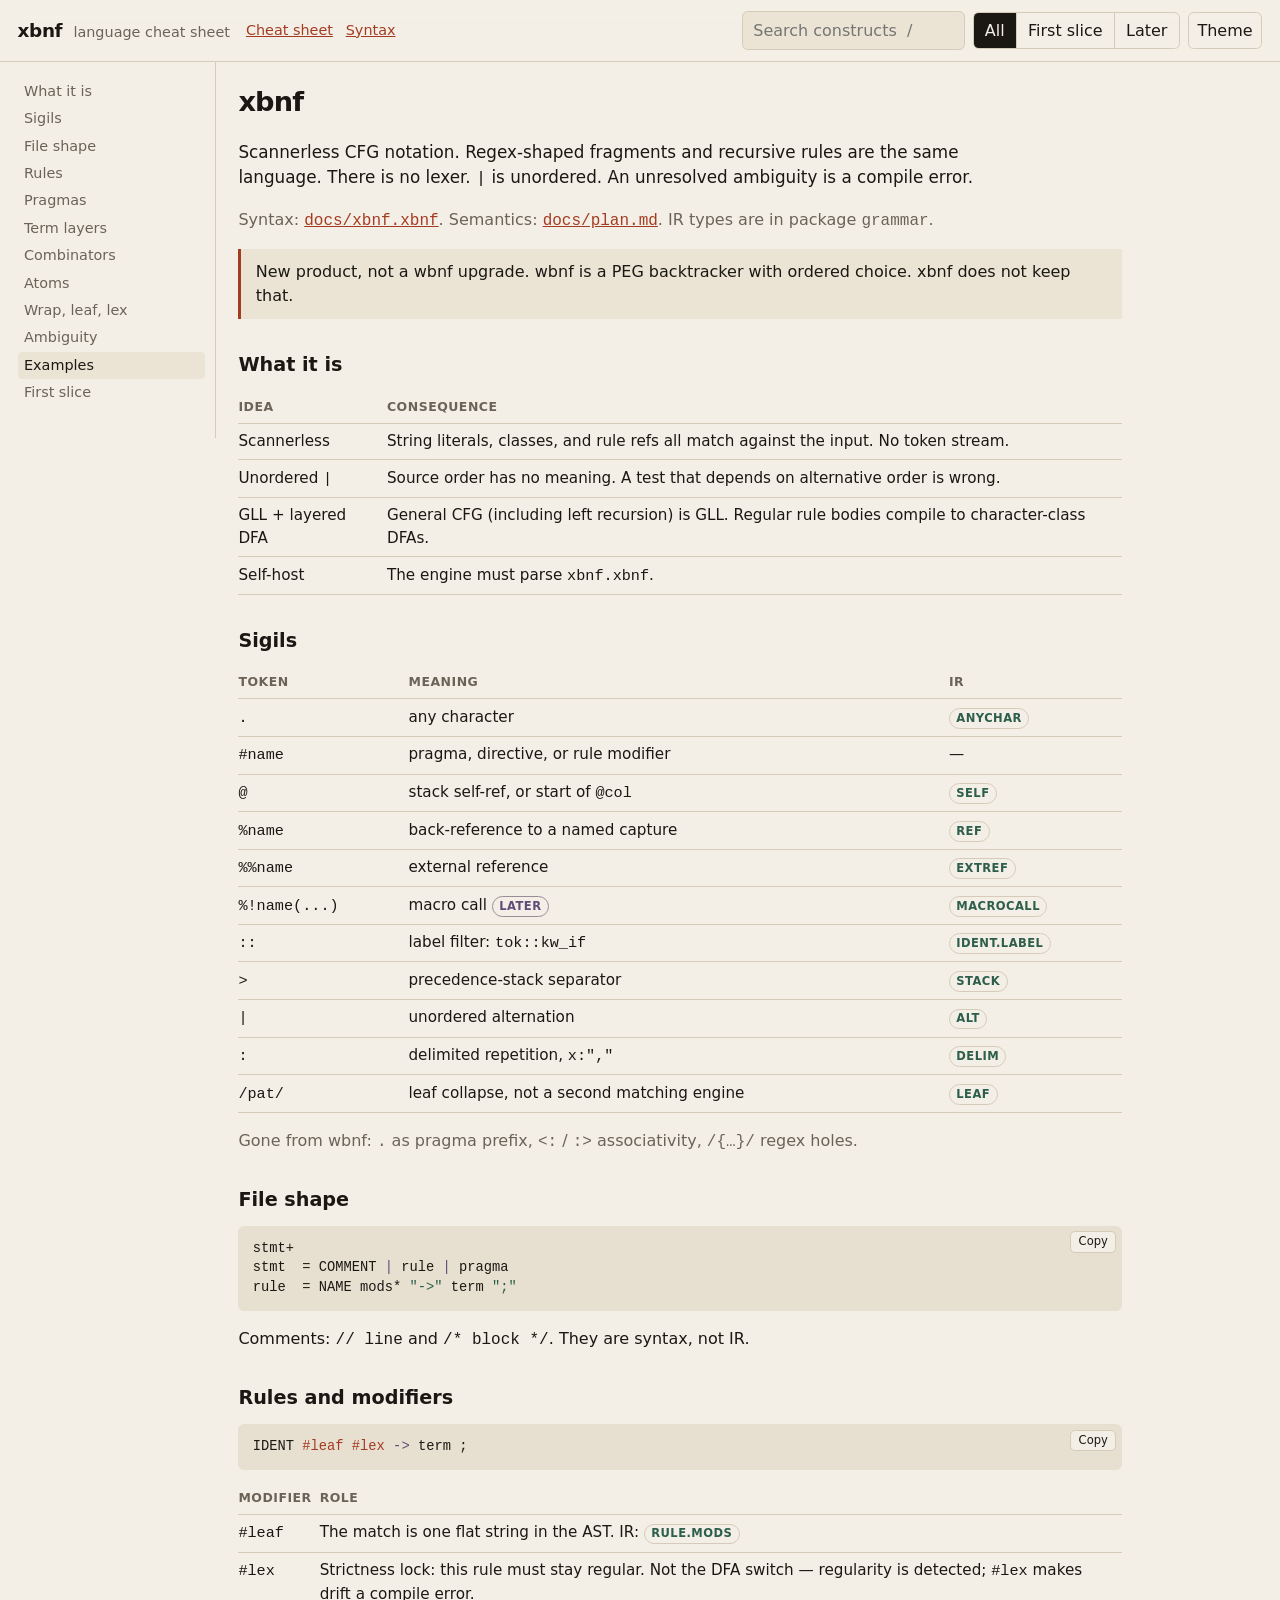
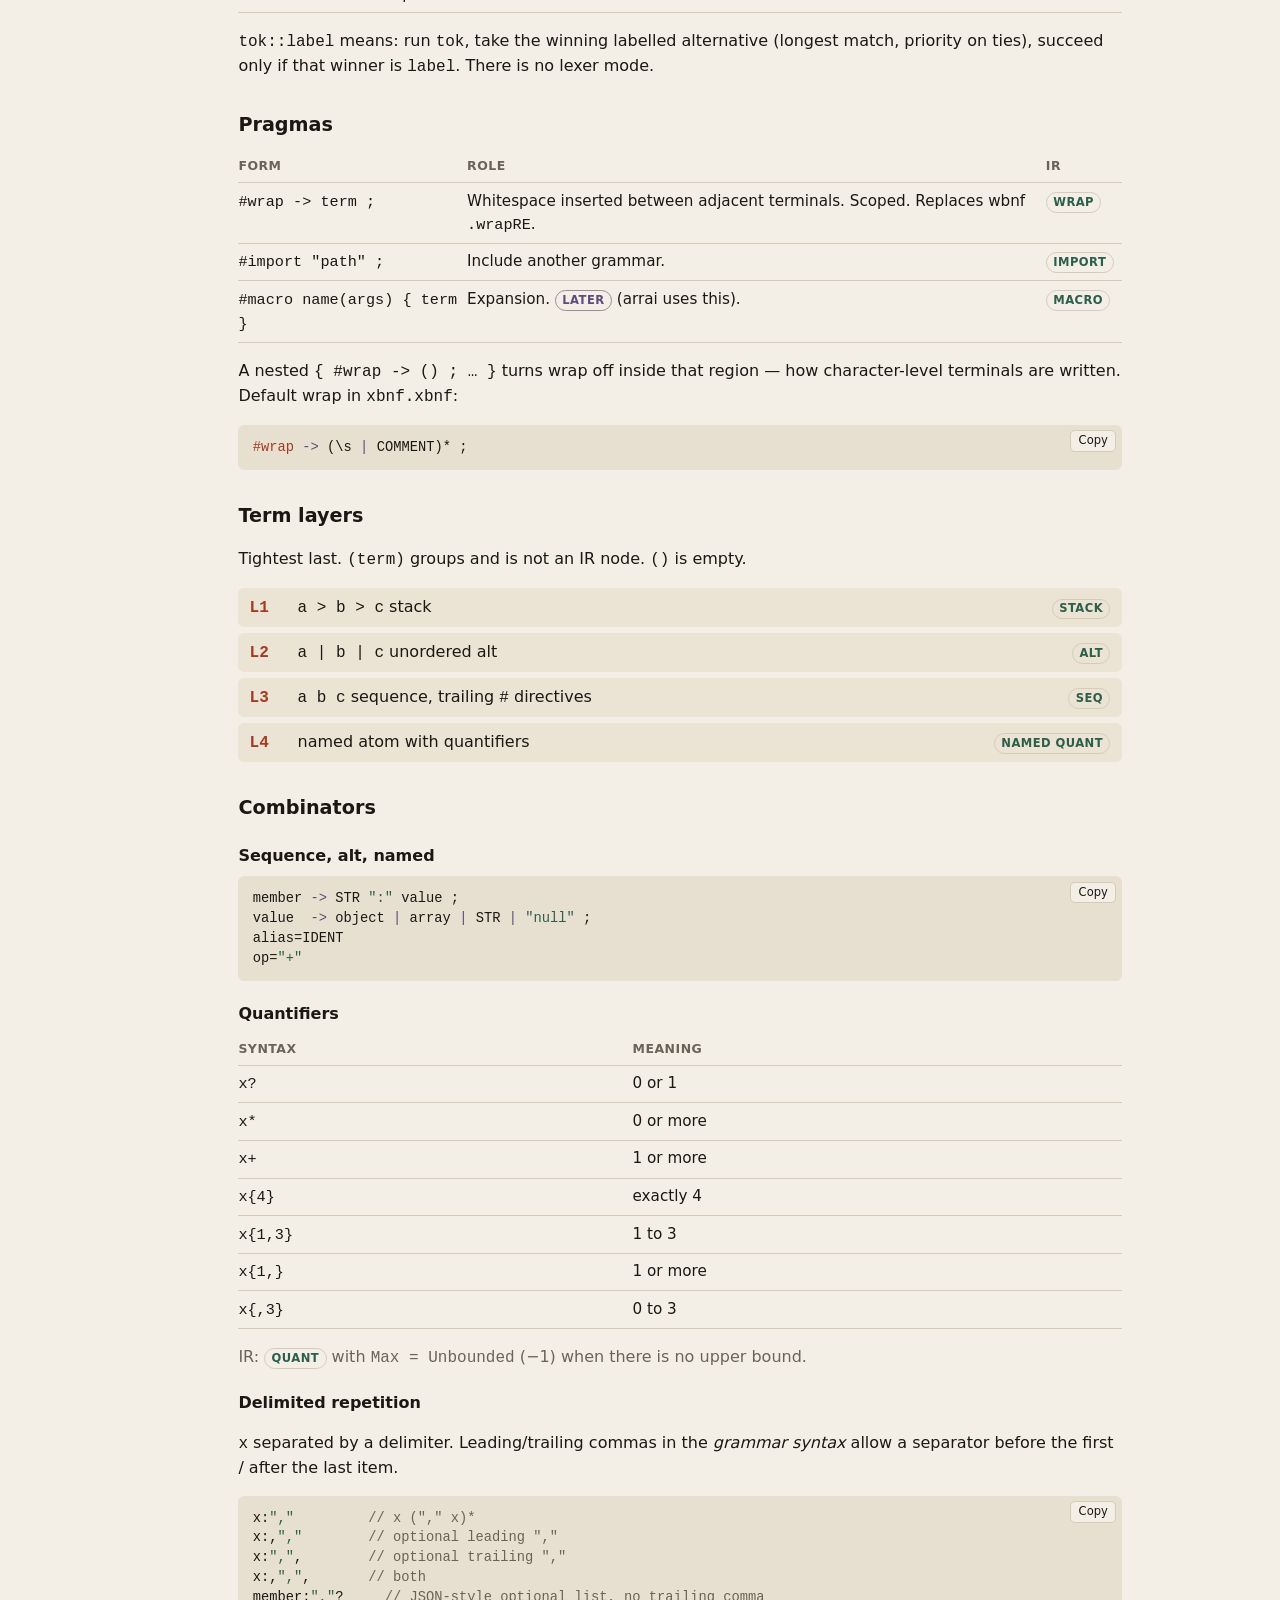
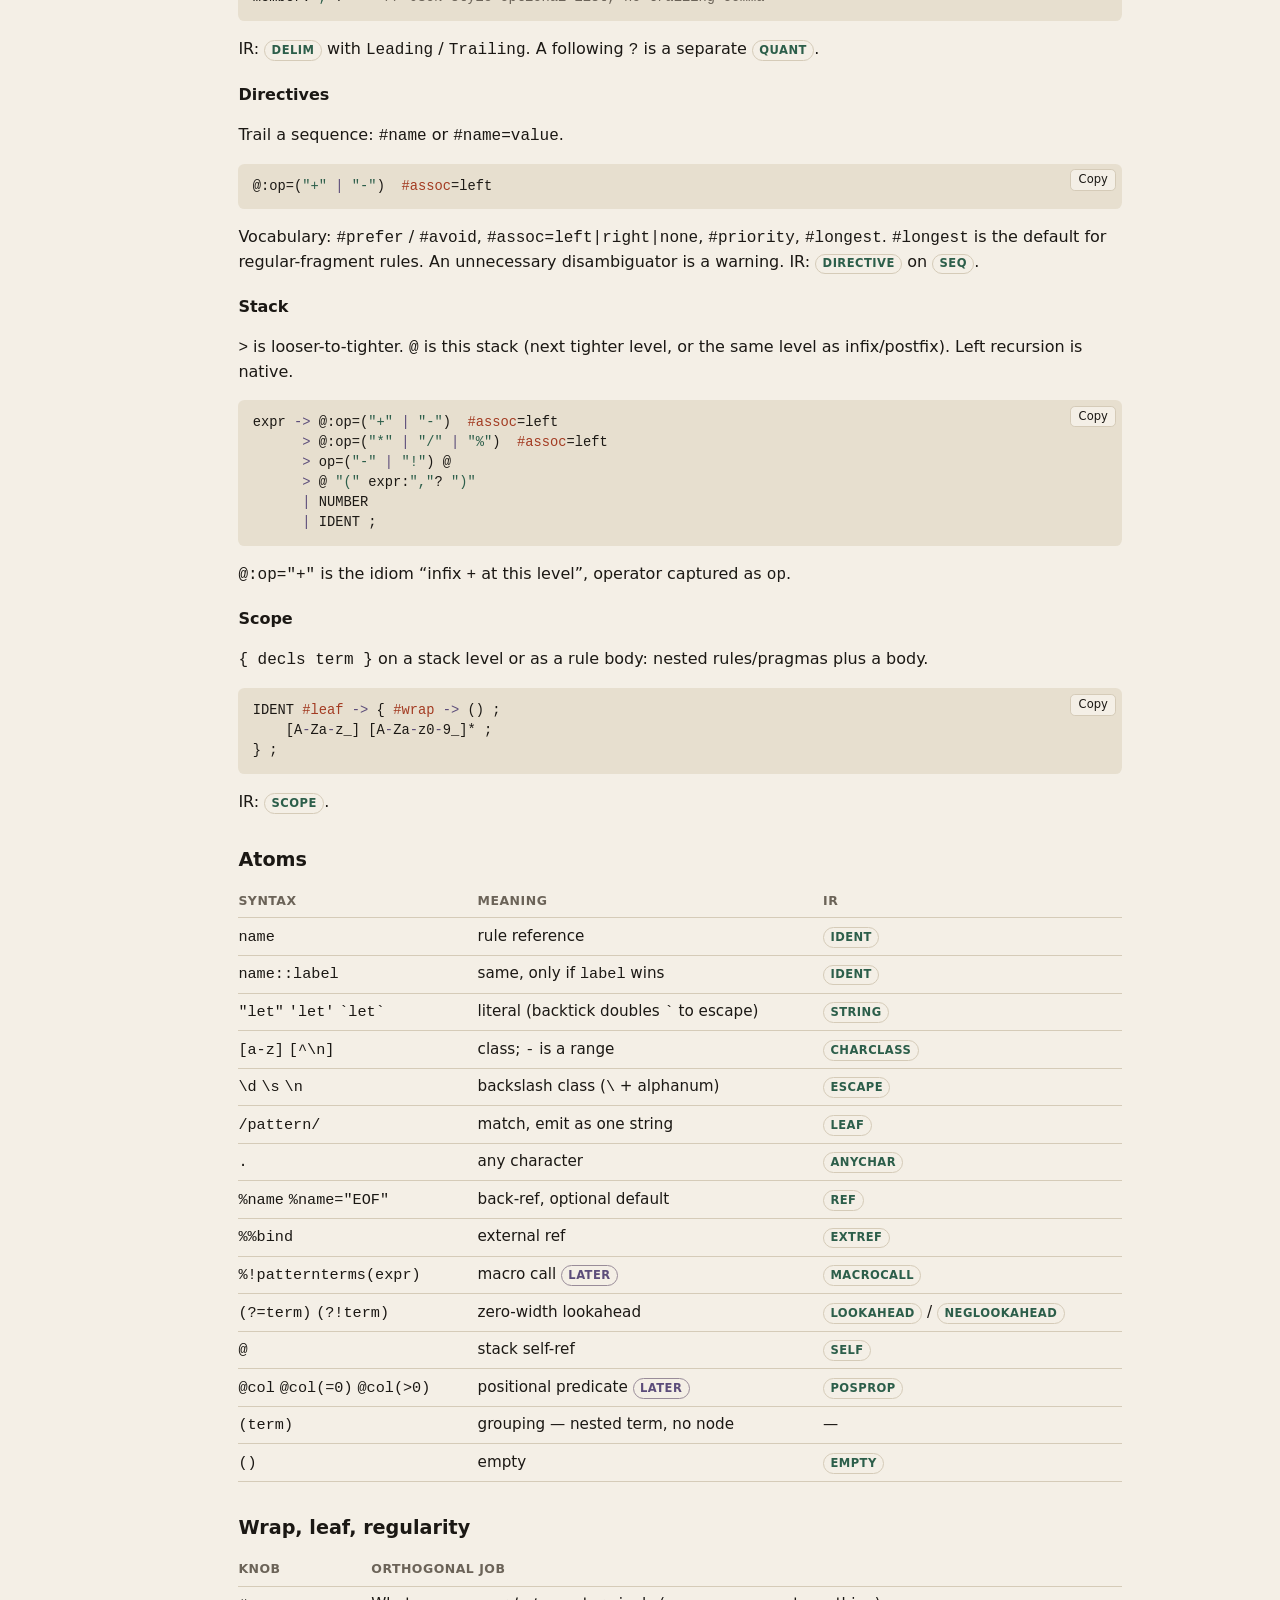
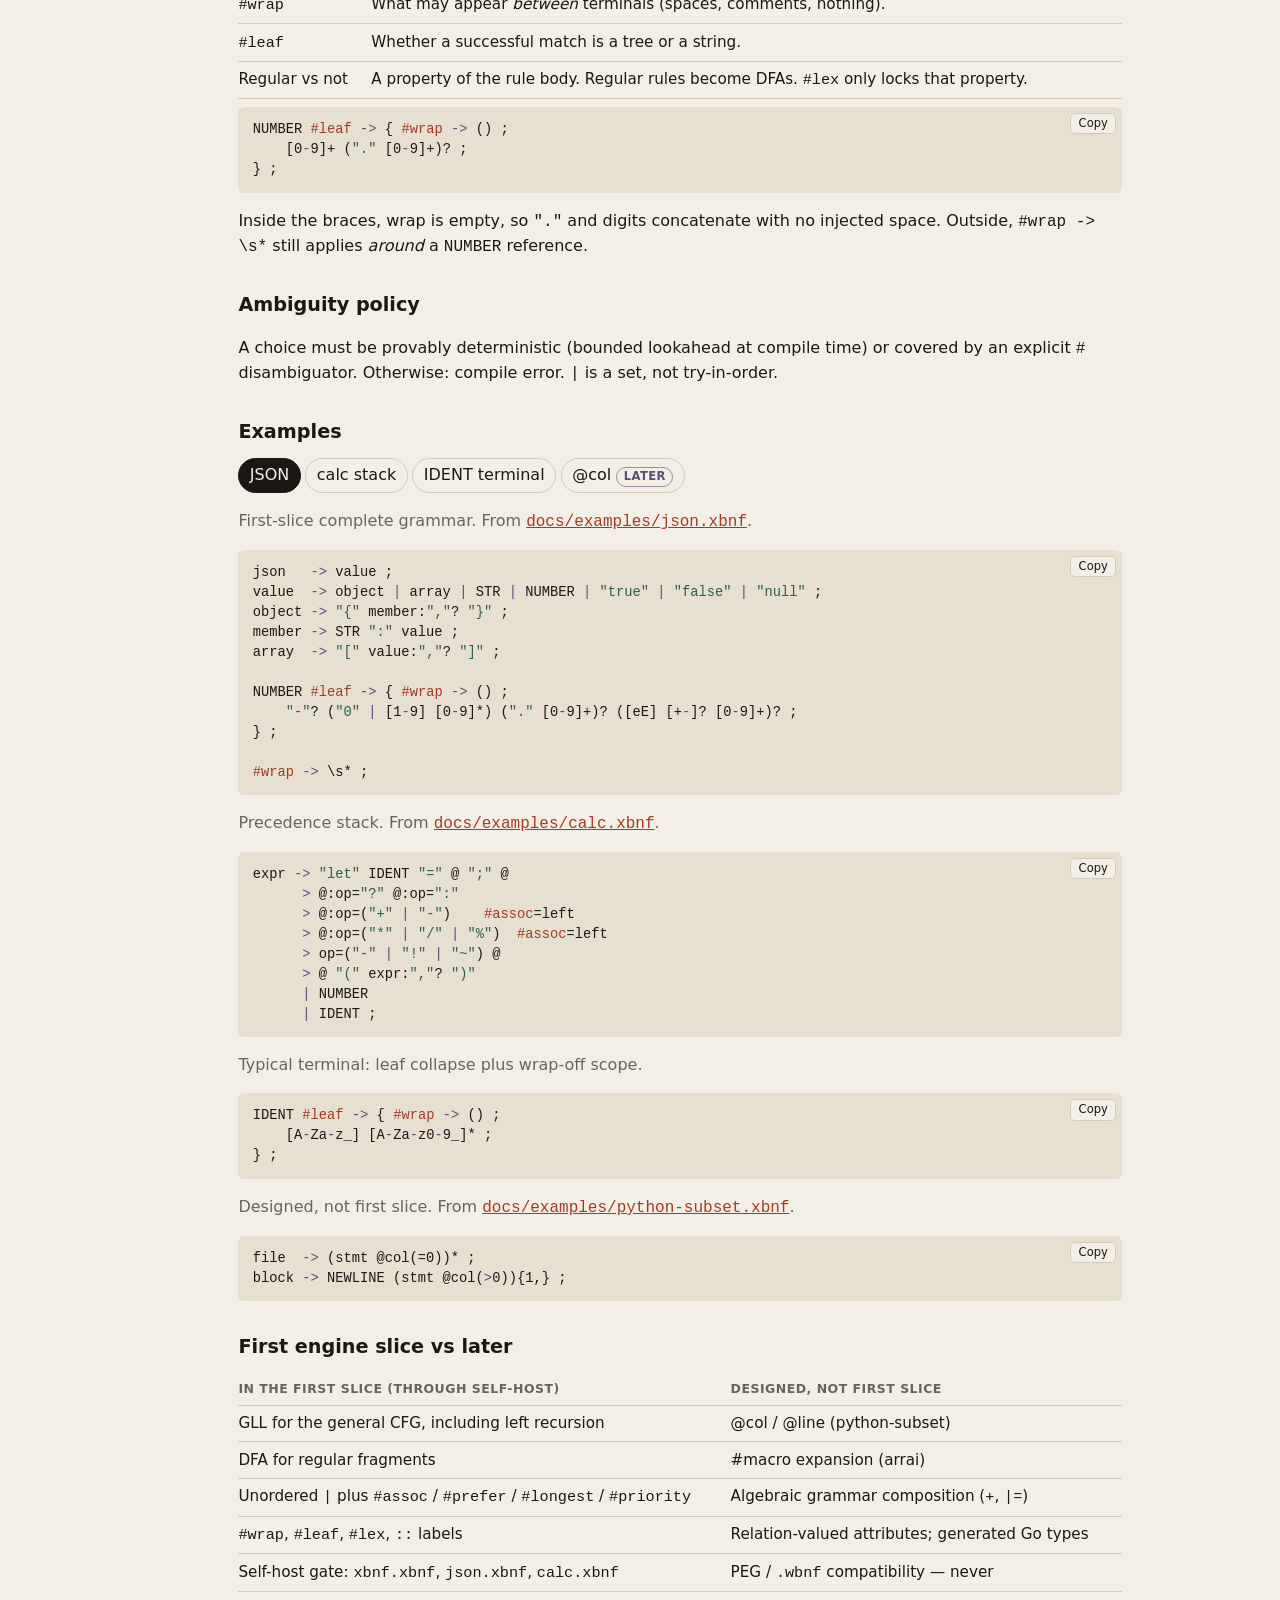
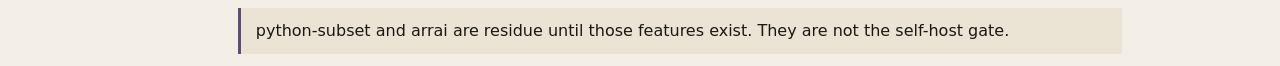
==== commit 8edee255: "Drop redundant optionals on delimited lists member:","? is already zero-or-more comma-separated memb" ====
--- a/docs/cheatsheet.html
+++ b/docs/cheatsheet.html
@@ -392,7 +392,7 @@
 x:,","        // optional leading ","
 x:",",        // optional trailing ","
 x:,",",       // both
-(member:","?)?   // JSON-style optional list, no trailing comma</pre></div>
+member:","?     // JSON-style optional list, no trailing comma</pre></div>
           <p>IR: <span class="badge ir">Delim</span> with <code>Leading</code> / <code>Trailing</code>. A following <code>?</code> is a separate <span class="badge ir">Quant</span>.</p>
         </div>
 
@@ -411,7 +411,7 @@
 <pre class="xbnf">expr -&gt; @:op=("+" | "-")  #assoc=left
       &gt; @:op=("*" | "/" | "%")  #assoc=left
       &gt; op=("-" | "!") @
-      &gt; @ "(" (expr:","?)? ")"
+      &gt; @ "(" expr:","? ")"
       | NUMBER
       | IDENT ;</pre></div>
           <p><code>@:op="+"</code> is the idiom “infix <code>+</code> at this level”, operator captured as <code>op</code>.</p>
@@ -501,9 +501,9 @@
           <div class="code-wrap"><button type="button" class="copy">Copy</button>
 <pre class="xbnf">json   -&gt; value ;
 value  -&gt; object | array | STR | NUMBER | "true" | "false" | "null" ;
-object -&gt; "{" (member:","?)? "}" ;
+object -&gt; "{" member:","? "}" ;
 member -&gt; STR ":" value ;
-array  -&gt; "[" (value:","?)? "]" ;
+array  -&gt; "[" value:","? "]" ;
 
 NUMBER #leaf -&gt; { #wrap -&gt; () ;
     "-"? ("0" | [1-9] [0-9]*) ("." [0-9]+)? ([eE] [+-]? [0-9]+)? ;
@@ -520,7 +520,7 @@
       &gt; @:op=("+" | "-")    #assoc=left
       &gt; @:op=("*" | "/" | "%")  #assoc=left
       &gt; op=("-" | "!" | "~") @
-      &gt; @ "(" (expr:","?)? ")"
+      &gt; @ "(" expr:","? ")"
       | NUMBER
       | IDENT ;</pre></div>
         </div>
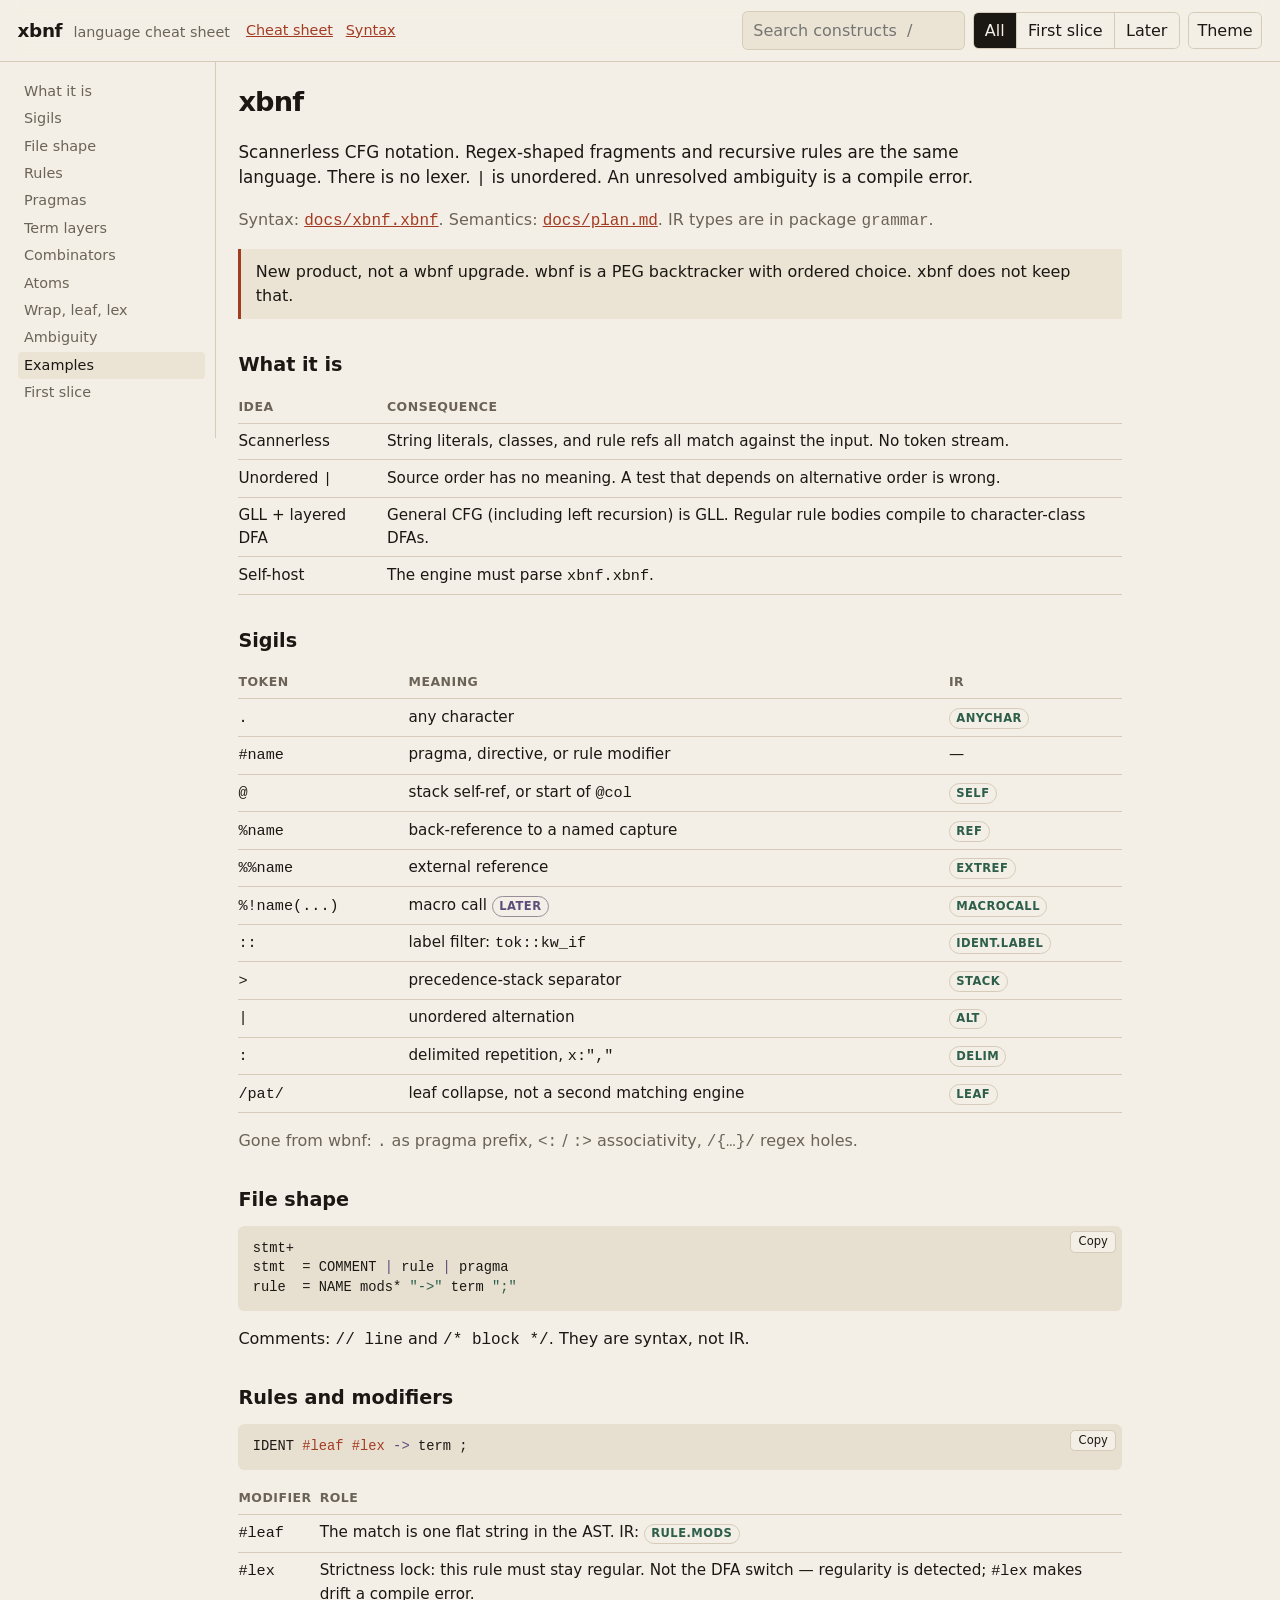
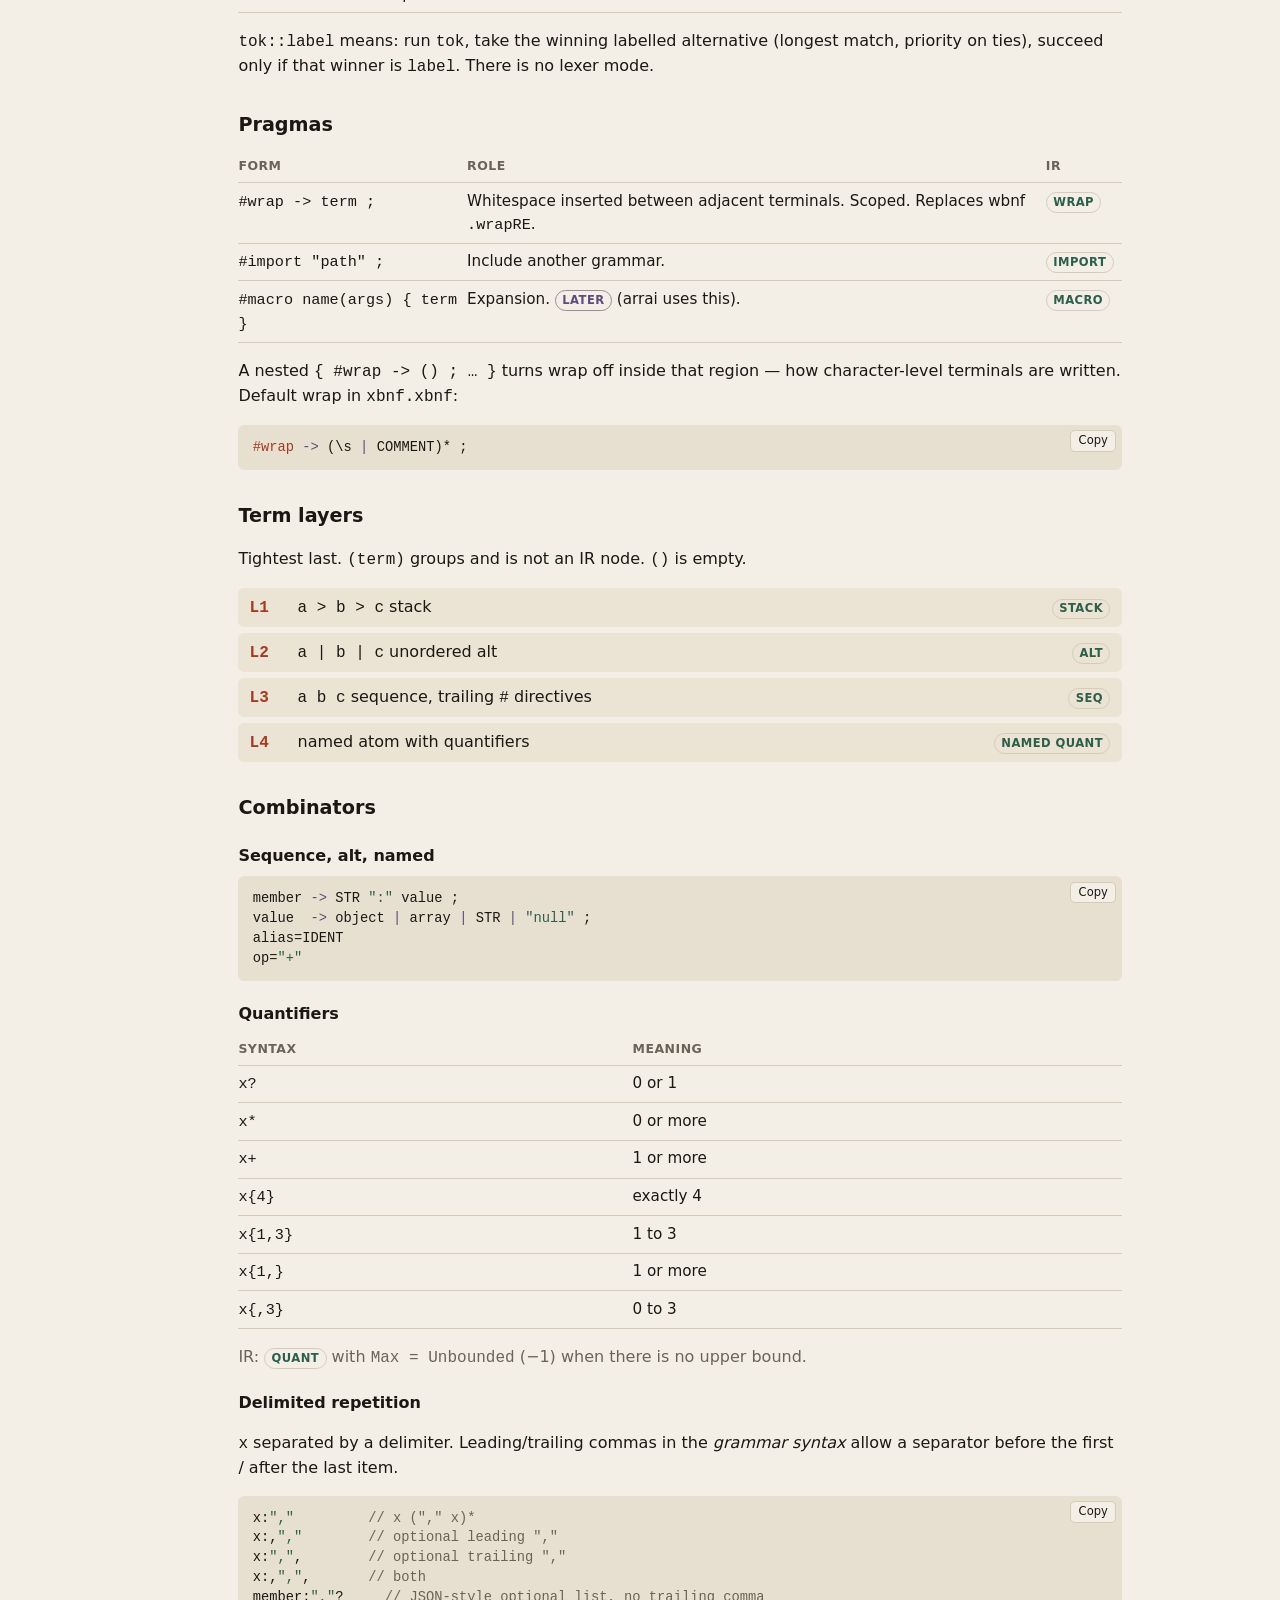
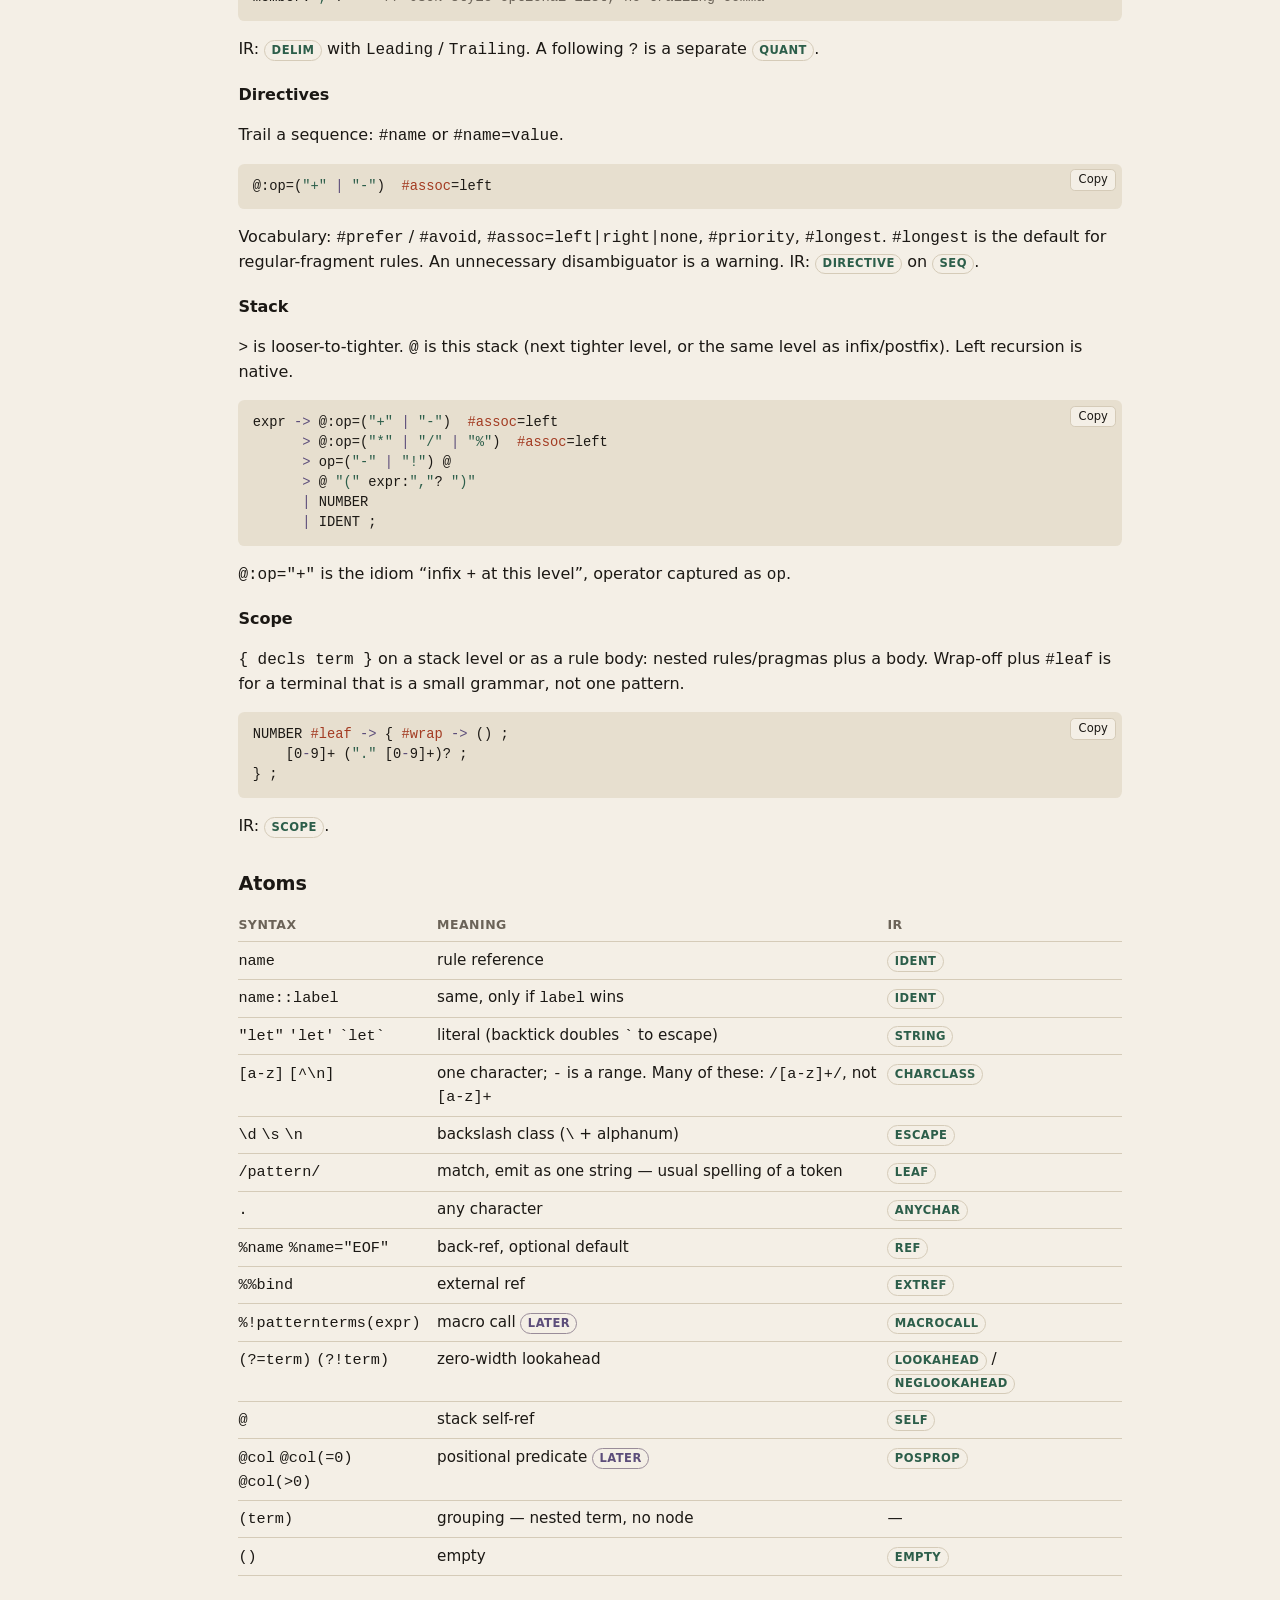
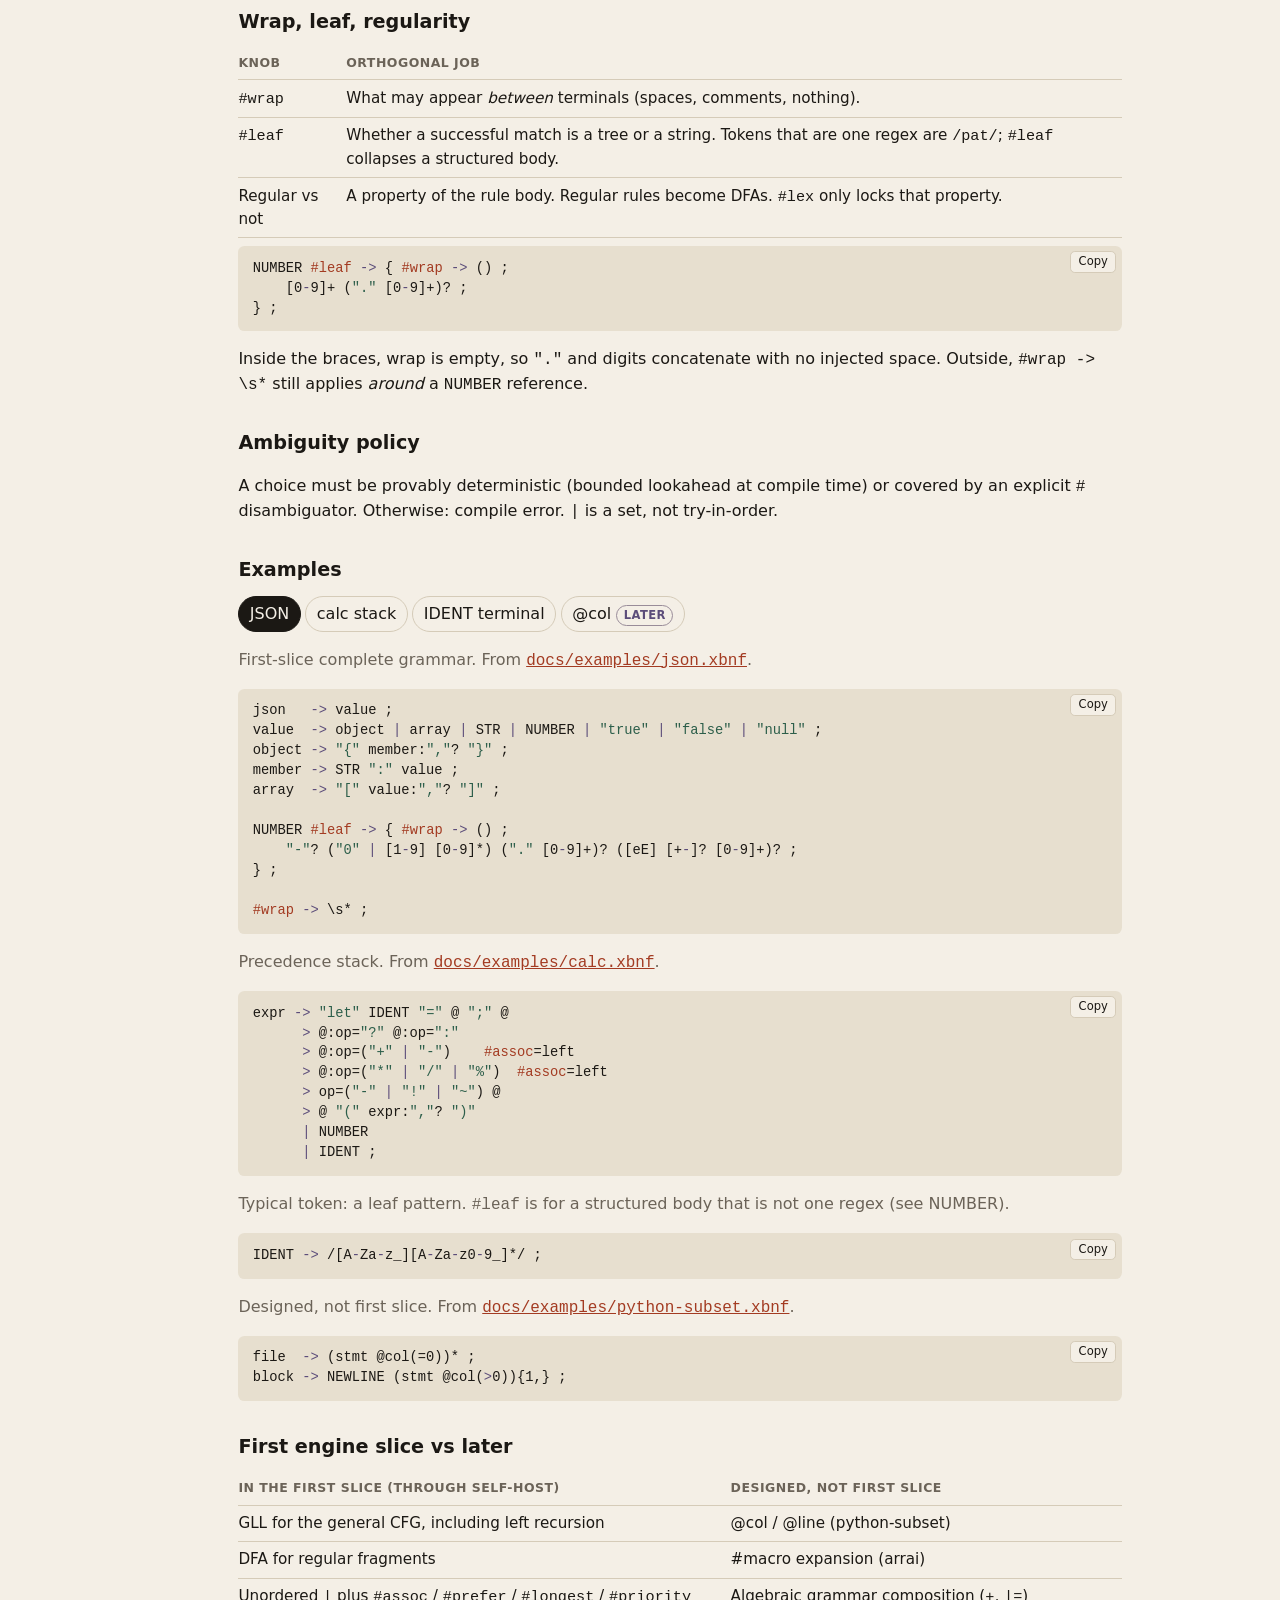
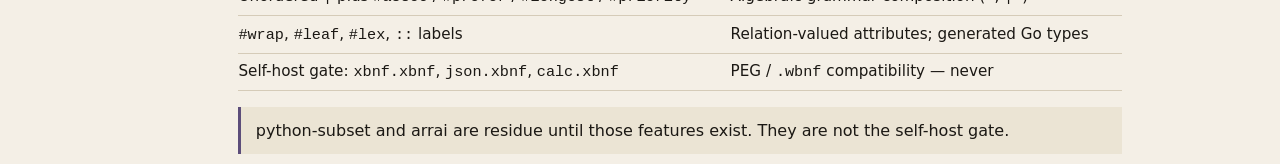
==== commit 27c0cc5c: "Spell tokens as /pat/ in doc examples [a-z]+ is one node per character. item -> /[a-z]+/ is the usua" ====
--- a/docs/cheatsheet.html
+++ b/docs/cheatsheet.html
@@ -419,10 +419,10 @@
 
         <h3>Scope</h3>
         <div class="item" data-slice="core" data-q="scope { wrap local rules terminal }">
-          <p><code>{ decls term }</code> on a stack level or as a rule body: nested rules/pragmas plus a body.</p>
-          <div class="code-wrap"><button type="button" class="copy">Copy</button>
-<pre class="xbnf">IDENT #leaf -&gt; { #wrap -&gt; () ;
-    [A-Za-z_] [A-Za-z0-9_]* ;
+          <p><code>{ decls term }</code> on a stack level or as a rule body: nested rules/pragmas plus a body. Wrap-off plus <code>#leaf</code> is for a terminal that is a small grammar, not one pattern.</p>
+          <div class="code-wrap"><button type="button" class="copy">Copy</button>
+<pre class="xbnf">NUMBER #leaf -&gt; { #wrap -&gt; () ;
+    [0-9]+ ("." [0-9]+)? ;
 } ;</pre></div>
           <p>IR: <span class="badge ir">Scope</span>.</p>
         </div>
@@ -436,9 +436,9 @@
             <tr class="item" data-slice="core" data-q="ident rule ref"><td><code>name</code></td><td>rule reference</td><td><span class="badge ir">Ident</span></td></tr>
             <tr class="item" data-slice="core" data-q="ident :: label"><td><code>name::label</code></td><td>same, only if <code>label</code> wins</td><td><span class="badge ir">Ident</span></td></tr>
             <tr class="item" data-slice="core" data-q='string "let" backtick'><td><code>"let"</code> <code>'let'</code> <code>`let`</code></td><td>literal (backtick doubles <code>`</code> to escape)</td><td><span class="badge ir">String</span></td></tr>
-            <tr class="item" data-slice="core" data-q="character class [a-z] negated"><td><code>[a-z]</code> <code>[^\n]</code></td><td>class; <code>-</code> is a range</td><td><span class="badge ir">CharClass</span></td></tr>
+            <tr class="item" data-slice="core" data-q="character class [a-z] negated"><td><code>[a-z]</code> <code>[^\n]</code></td><td>one character; <code>-</code> is a range. Many of these: <code>/[a-z]+/</code>, not <code>[a-z]+</code></td><td><span class="badge ir">CharClass</span></td></tr>
             <tr class="item" data-slice="core" data-q="escape \d \s \n"><td><code>\d</code> <code>\s</code> <code>\n</code></td><td>backslash class (<code>\</code> + alphanum)</td><td><span class="badge ir">Escape</span></td></tr>
-            <tr class="item" data-slice="core" data-q="leaf /pattern/"><td><code>/pattern/</code></td><td>match, emit as one string</td><td><span class="badge ir">Leaf</span></td></tr>
+            <tr class="item" data-slice="core" data-q="leaf /pattern/ token"><td><code>/pattern/</code></td><td>match, emit as one string — usual spelling of a token</td><td><span class="badge ir">Leaf</span></td></tr>
             <tr class="item" data-slice="core" data-q=". any char"><td><code>.</code></td><td>any character</td><td><span class="badge ir">AnyChar</span></td></tr>
             <tr class="item" data-slice="core" data-q="%name default"><td><code>%name</code> <code>%name="EOF"</code></td><td>back-ref, optional default</td><td><span class="badge ir">Ref</span></td></tr>
             <tr class="item" data-slice="core" data-q="%%bind extref"><td><code>%%bind</code></td><td>external ref</td><td><span class="badge ir">ExtRef</span></td></tr>
@@ -463,7 +463,7 @@
             </tr>
             <tr class="item" data-slice="core" data-q="#leaf tree or string">
               <td><code>#leaf</code></td>
-              <td>Whether a successful match is a tree or a string.</td>
+              <td>Whether a successful match is a tree or a string. Tokens that are one regex are <code>/pat/</code>; <code>#leaf</code> collapses a structured body.</td>
             </tr>
             <tr class="item" data-slice="core" data-q="regular dfa #lex lock">
               <td>Regular vs not</td>
@@ -525,12 +525,10 @@
       | IDENT ;</pre></div>
         </div>
 
-        <div class="panel item" data-ex-panel="ident" hidden data-slice="core" data-q="IDENT #leaf wrap off character class">
-          <p class="muted">Typical terminal: leaf collapse plus wrap-off scope.</p>
-          <div class="code-wrap"><button type="button" class="copy">Copy</button>
-<pre class="xbnf">IDENT #leaf -&gt; { #wrap -&gt; () ;
-    [A-Za-z_] [A-Za-z0-9_]* ;
-} ;</pre></div>
+        <div class="panel item" data-ex-panel="ident" hidden data-slice="core" data-q="IDENT /pattern/ leaf token">
+          <p class="muted">Typical token: a leaf pattern. <code>#leaf</code> is for a structured body that is not one regex (see NUMBER).</p>
+          <div class="code-wrap"><button type="button" class="copy">Copy</button>
+<pre class="xbnf">IDENT -&gt; /[A-Za-z_][A-Za-z0-9_]*/ ;</pre></div>
         </div>
 
         <div class="panel item" data-ex-panel="python" hidden data-slice="later" data-q="@col python indent off-side">
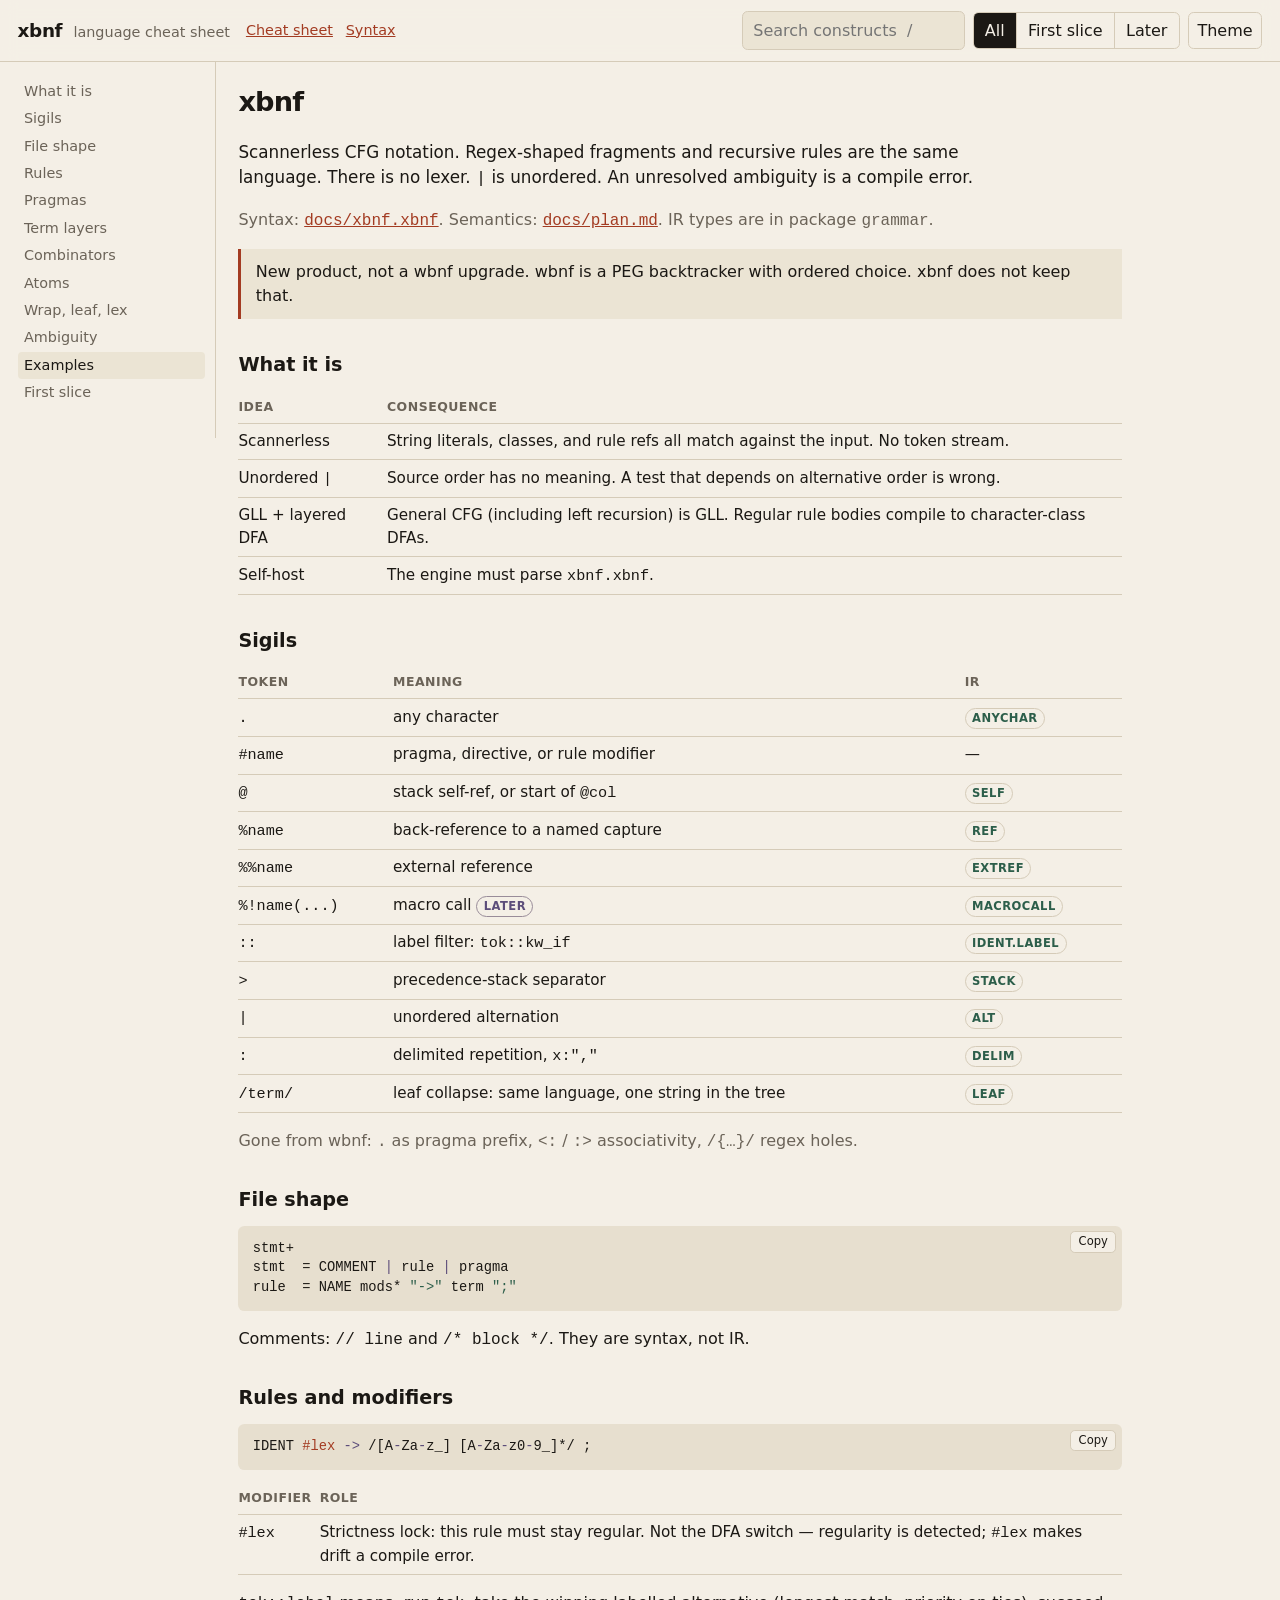
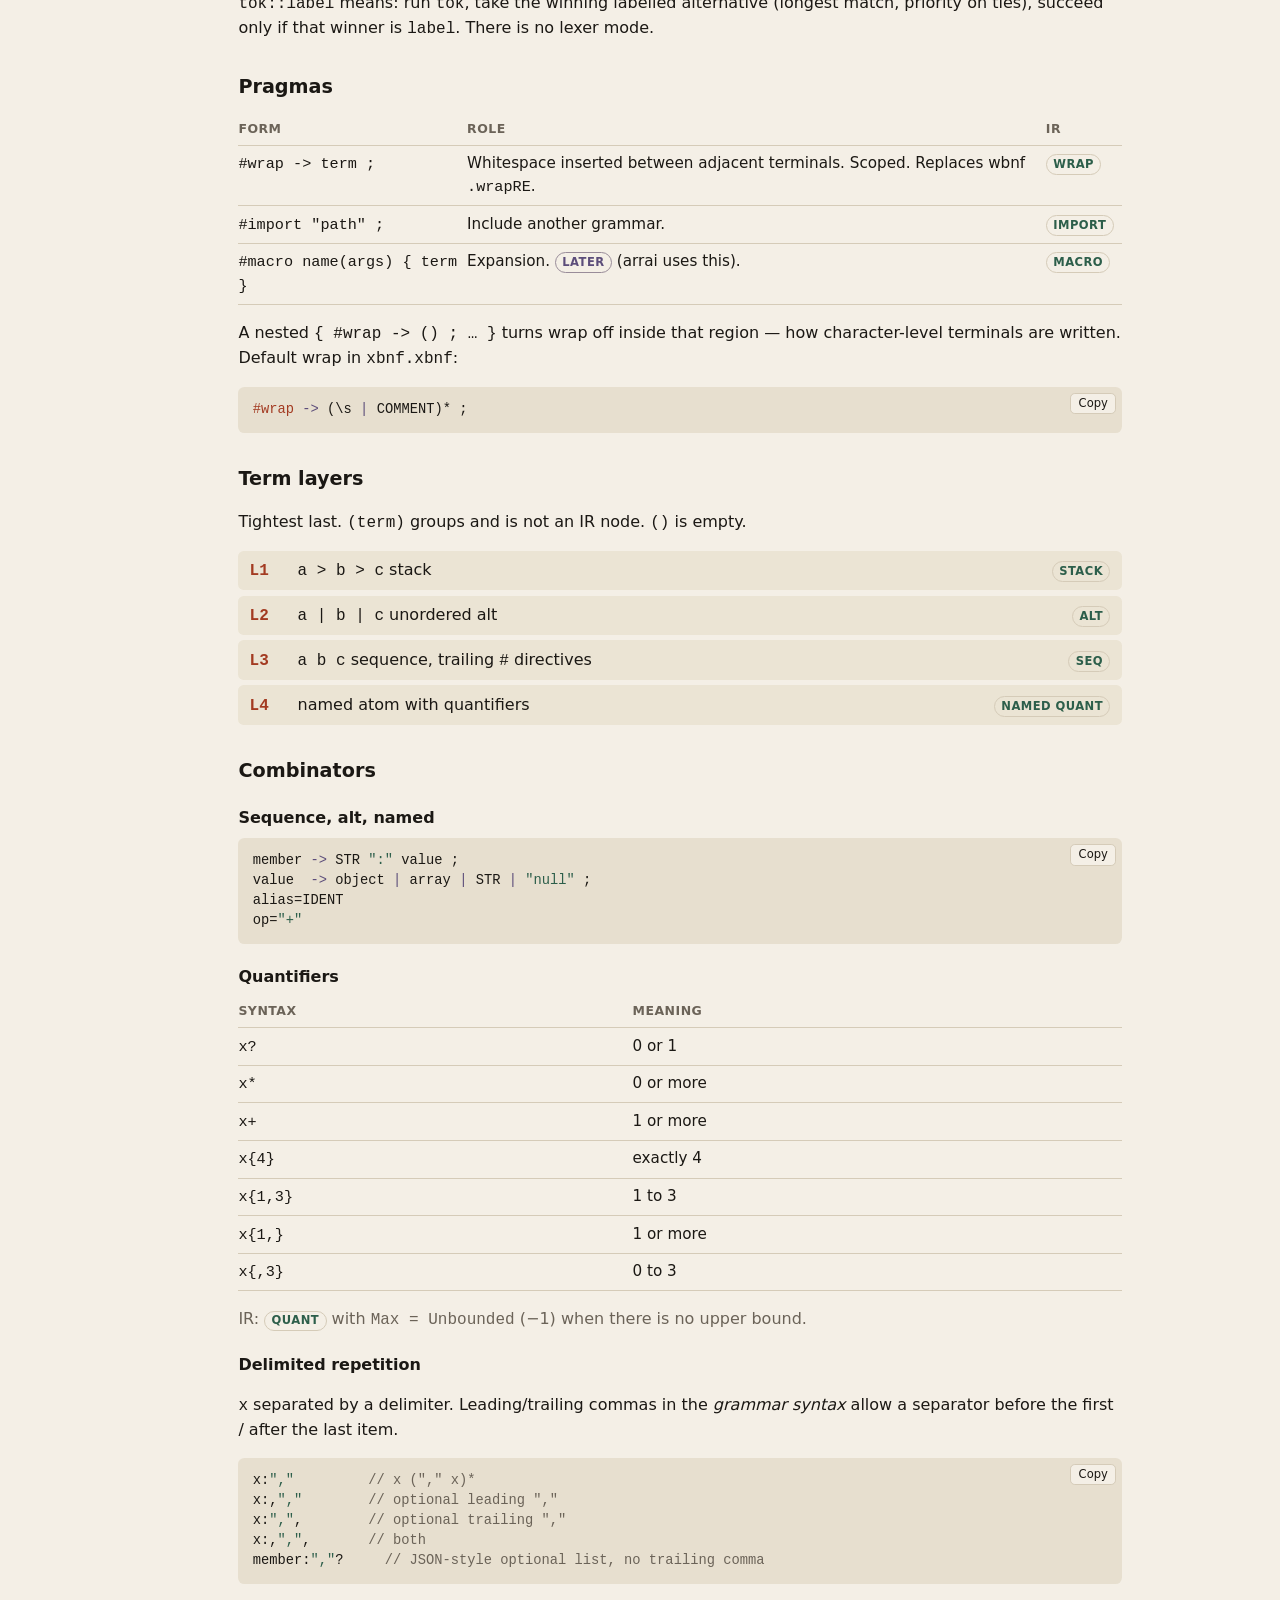
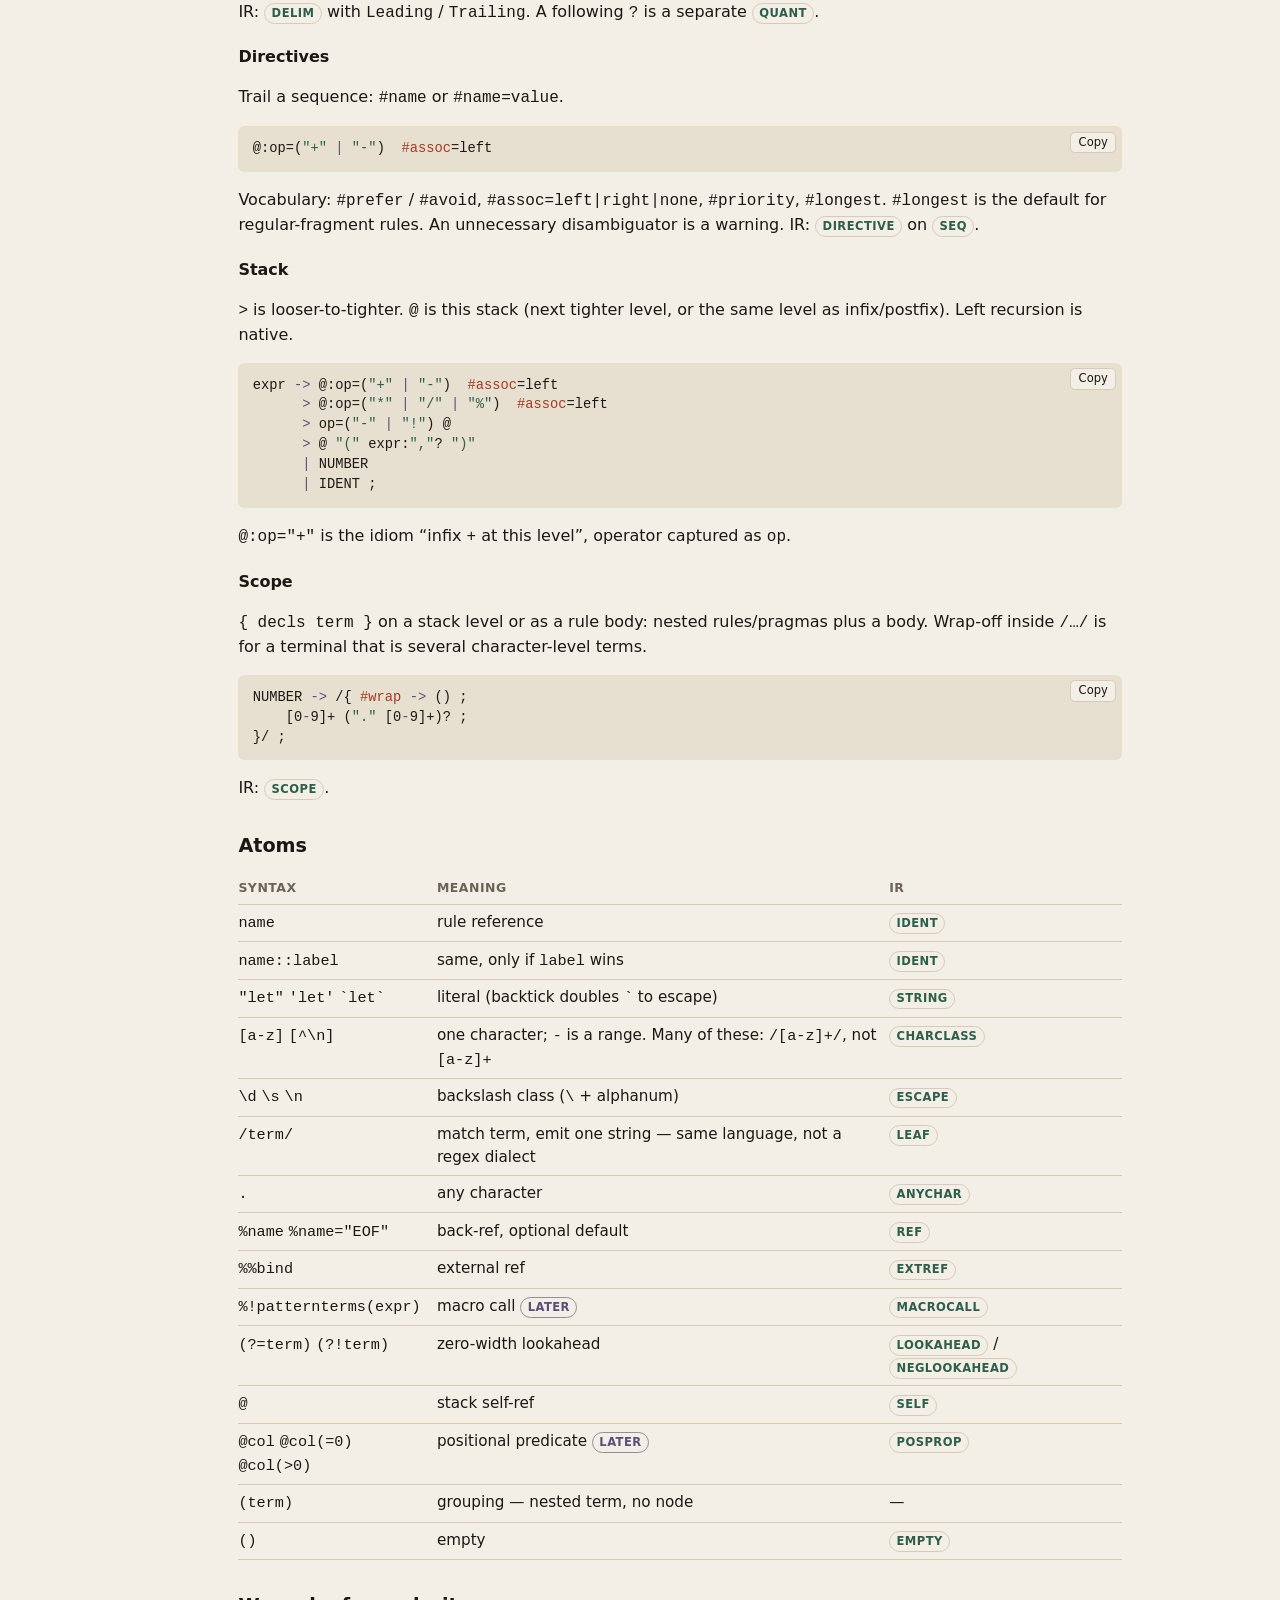
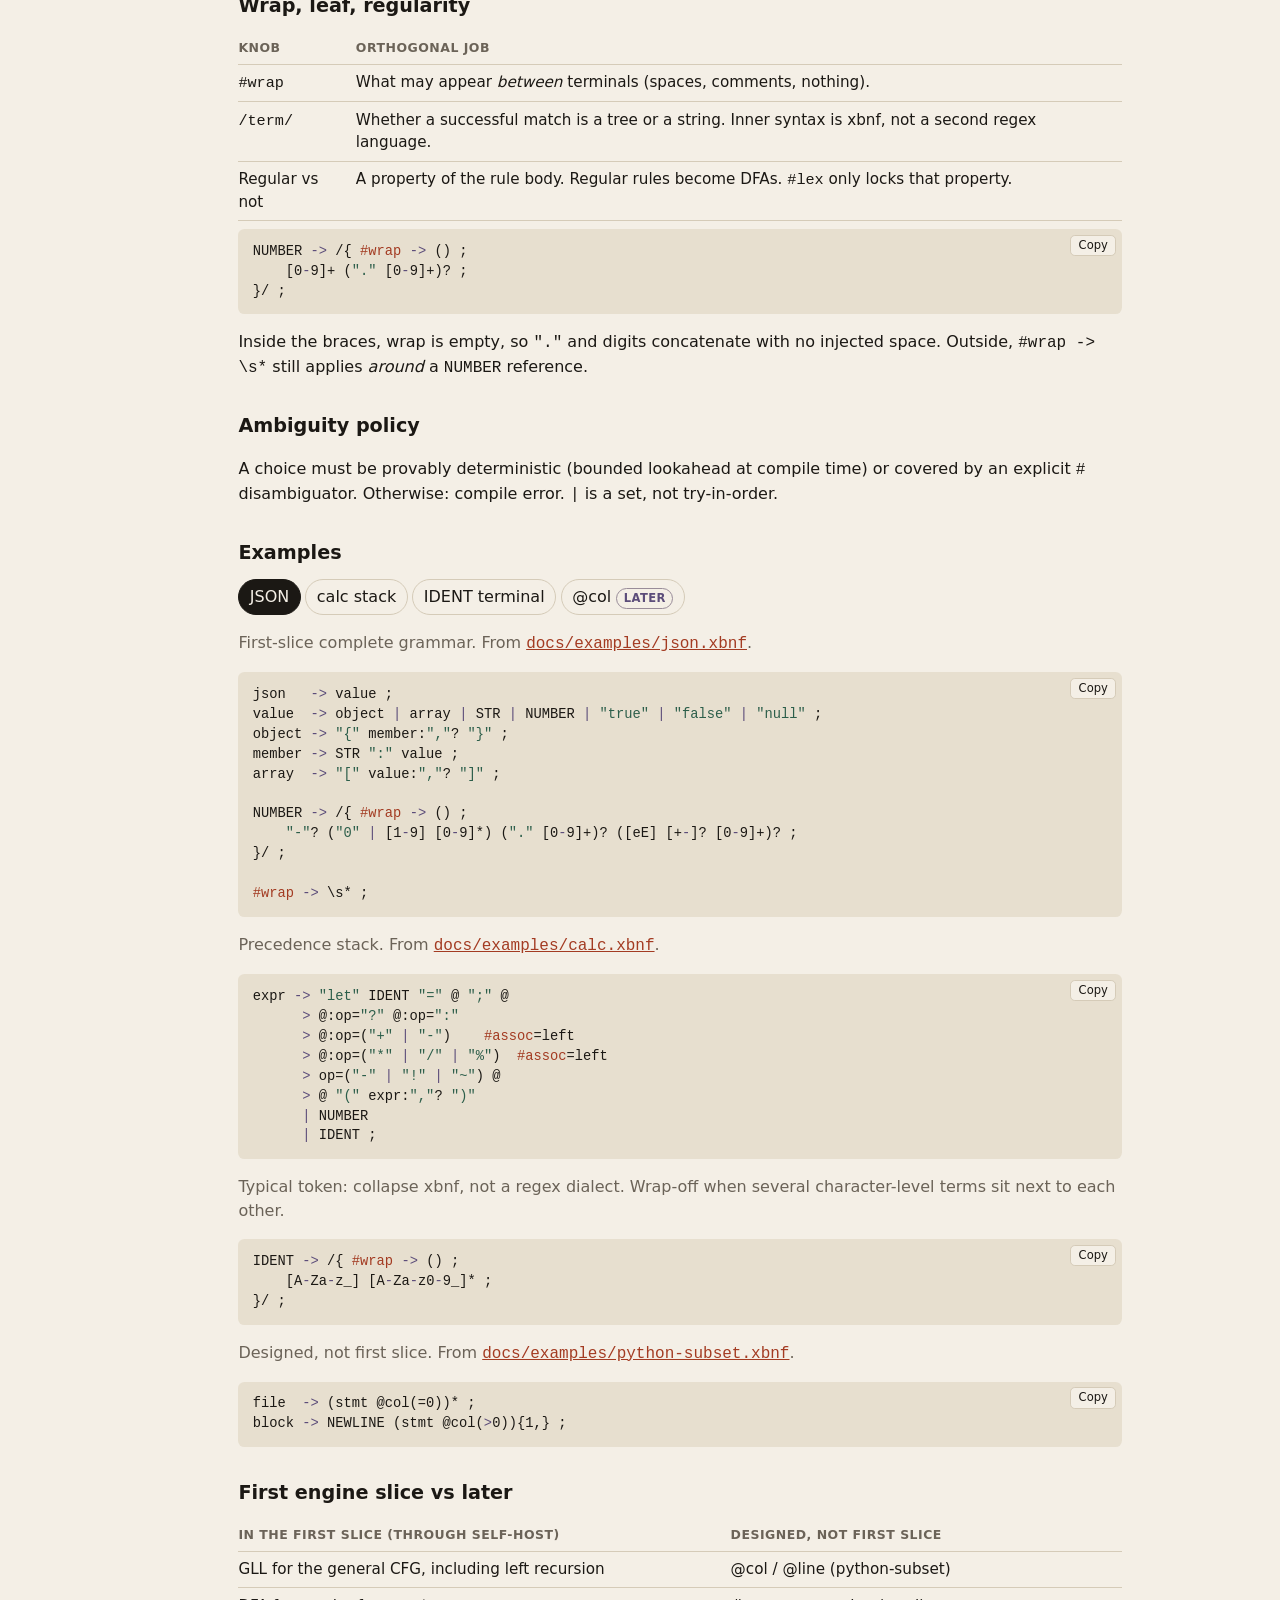
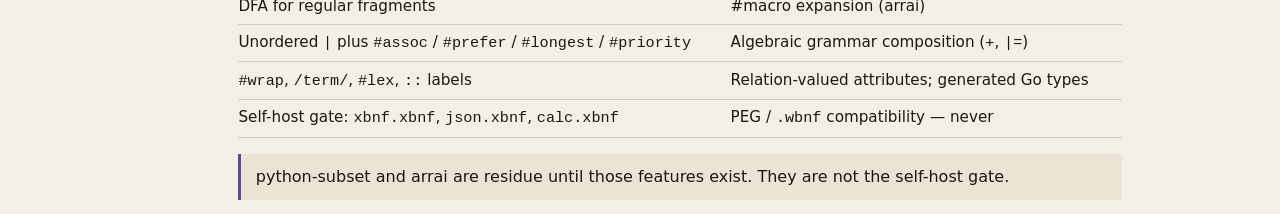
==== commit 82576090: "Make /term/ a terminal in the same language Slashes wrap an xbnf term and emit one string. No RE2, n" ====
--- a/docs/cheatsheet.html
+++ b/docs/cheatsheet.html
@@ -276,7 +276,7 @@
             <tr class="item" data-slice="core" data-q="> stack precedence"><td><code>&gt;</code></td><td>precedence-stack separator</td><td><span class="badge ir">Stack</span></td></tr>
             <tr class="item" data-slice="core" data-q="| alternation"><td><code>|</code></td><td>unordered alternation</td><td><span class="badge ir">Alt</span></td></tr>
             <tr class="item" data-slice="core" data-q=": delimited repetition comma"><td><code>:</code></td><td>delimited repetition, <code>x:","</code></td><td><span class="badge ir">Delim</span></td></tr>
-            <tr class="item" data-slice="core" data-q="/pat/ leaf collapse regex"><td><code>/pat/</code></td><td>leaf collapse, not a second matching engine</td><td><span class="badge ir">Leaf</span></td></tr>
+            <tr class="item" data-slice="core" data-q="/term/ leaf collapse"><td><code>/term/</code></td><td>leaf collapse: same language, one string in the tree</td><td><span class="badge ir">Leaf</span></td></tr>
           </tbody>
         </table>
         <p class="muted item" data-slice="core" data-q="gone wbnf <: :> /{}/">Gone from wbnf: <code>.</code> as pragma prefix, <code>&lt;:</code> / <code>:&gt;</code> associativity, <code>/{…}/</code> regex holes.</p>
@@ -295,17 +295,13 @@
 
       <section id="rules">
         <h2>Rules and modifiers</h2>
-        <div class="item" data-slice="core" data-q="rule #leaf #lex modifier">
-          <div class="code-wrap"><button type="button" class="copy">Copy</button>
-<pre class="xbnf">IDENT #leaf #lex -&gt; term ;</pre></div>
+        <div class="item" data-slice="core" data-q="rule #lex modifier">
+          <div class="code-wrap"><button type="button" class="copy">Copy</button>
+<pre class="xbnf">IDENT #lex -&gt; /[A-Za-z_] [A-Za-z0-9_]*/ ;</pre></div>
         </div>
         <table>
           <thead><tr><th>Modifier</th><th>Role</th></tr></thead>
           <tbody>
-            <tr class="item" data-slice="core" data-q="#leaf flat string ast">
-              <td><code>#leaf</code></td>
-              <td>The match is one flat string in the AST. IR: <span class="badge ir">Rule.Mods</span></td>
-            </tr>
             <tr class="item" data-slice="core" data-q="#lex regularity lock dfa">
               <td><code>#lex</code></td>
               <td>Strictness lock: this rule must stay regular. Not the DFA switch — regularity is detected; <code>#lex</code> makes drift a compile error.</td>
@@ -419,11 +415,11 @@
 
         <h3>Scope</h3>
         <div class="item" data-slice="core" data-q="scope { wrap local rules terminal }">
-          <p><code>{ decls term }</code> on a stack level or as a rule body: nested rules/pragmas plus a body. Wrap-off plus <code>#leaf</code> is for a terminal that is a small grammar, not one pattern.</p>
-          <div class="code-wrap"><button type="button" class="copy">Copy</button>
-<pre class="xbnf">NUMBER #leaf -&gt; { #wrap -&gt; () ;
+          <p><code>{ decls term }</code> on a stack level or as a rule body: nested rules/pragmas plus a body. Wrap-off inside <code>/…/</code> is for a terminal that is several character-level terms.</p>
+          <div class="code-wrap"><button type="button" class="copy">Copy</button>
+<pre class="xbnf">NUMBER -&gt; /{ #wrap -&gt; () ;
     [0-9]+ ("." [0-9]+)? ;
-} ;</pre></div>
+}/ ;</pre></div>
           <p>IR: <span class="badge ir">Scope</span>.</p>
         </div>
       </section>
@@ -438,7 +434,7 @@
             <tr class="item" data-slice="core" data-q='string "let" backtick'><td><code>"let"</code> <code>'let'</code> <code>`let`</code></td><td>literal (backtick doubles <code>`</code> to escape)</td><td><span class="badge ir">String</span></td></tr>
             <tr class="item" data-slice="core" data-q="character class [a-z] negated"><td><code>[a-z]</code> <code>[^\n]</code></td><td>one character; <code>-</code> is a range. Many of these: <code>/[a-z]+/</code>, not <code>[a-z]+</code></td><td><span class="badge ir">CharClass</span></td></tr>
             <tr class="item" data-slice="core" data-q="escape \d \s \n"><td><code>\d</code> <code>\s</code> <code>\n</code></td><td>backslash class (<code>\</code> + alphanum)</td><td><span class="badge ir">Escape</span></td></tr>
-            <tr class="item" data-slice="core" data-q="leaf /pattern/ token"><td><code>/pattern/</code></td><td>match, emit as one string — usual spelling of a token</td><td><span class="badge ir">Leaf</span></td></tr>
+            <tr class="item" data-slice="core" data-q="leaf /term/ token"><td><code>/term/</code></td><td>match term, emit one string — same language, not a regex dialect</td><td><span class="badge ir">Leaf</span></td></tr>
             <tr class="item" data-slice="core" data-q=". any char"><td><code>.</code></td><td>any character</td><td><span class="badge ir">AnyChar</span></td></tr>
             <tr class="item" data-slice="core" data-q="%name default"><td><code>%name</code> <code>%name="EOF"</code></td><td>back-ref, optional default</td><td><span class="badge ir">Ref</span></td></tr>
             <tr class="item" data-slice="core" data-q="%%bind extref"><td><code>%%bind</code></td><td>external ref</td><td><span class="badge ir">ExtRef</span></td></tr>
@@ -461,9 +457,9 @@
               <td><code>#wrap</code></td>
               <td>What may appear <em>between</em> terminals (spaces, comments, nothing).</td>
             </tr>
-            <tr class="item" data-slice="core" data-q="#leaf tree or string">
-              <td><code>#leaf</code></td>
-              <td>Whether a successful match is a tree or a string. Tokens that are one regex are <code>/pat/</code>; <code>#leaf</code> collapses a structured body.</td>
+            <tr class="item" data-slice="core" data-q="/term/ tree or string">
+              <td><code>/term/</code></td>
+              <td>Whether a successful match is a tree or a string. Inner syntax is xbnf, not a second regex language.</td>
             </tr>
             <tr class="item" data-slice="core" data-q="regular dfa #lex lock">
               <td>Regular vs not</td>
@@ -473,9 +469,9 @@
         </table>
         <div class="item" data-slice="core" data-q="NUMBER terminal wrap off">
           <div class="code-wrap"><button type="button" class="copy">Copy</button>
-<pre class="xbnf">NUMBER #leaf -&gt; { #wrap -&gt; () ;
+<pre class="xbnf">NUMBER -&gt; /{ #wrap -&gt; () ;
     [0-9]+ ("." [0-9]+)? ;
-} ;</pre></div>
+}/ ;</pre></div>
           <p>Inside the braces, wrap is empty, so <code>"."</code> and digits concatenate with no injected space. Outside, <code>#wrap -&gt; \s*</code> still applies <em>around</em> a <code>NUMBER</code> reference.</p>
         </div>
       </section>
@@ -505,9 +501,9 @@
 member -&gt; STR ":" value ;
 array  -&gt; "[" value:","? "]" ;
 
-NUMBER #leaf -&gt; { #wrap -&gt; () ;
+NUMBER -&gt; /{ #wrap -&gt; () ;
     "-"? ("0" | [1-9] [0-9]*) ("." [0-9]+)? ([eE] [+-]? [0-9]+)? ;
-} ;
+}/ ;
 
 #wrap -&gt; \s* ;</pre></div>
         </div>
@@ -525,10 +521,12 @@
       | IDENT ;</pre></div>
         </div>
 
-        <div class="panel item" data-ex-panel="ident" hidden data-slice="core" data-q="IDENT /pattern/ leaf token">
-          <p class="muted">Typical token: a leaf pattern. <code>#leaf</code> is for a structured body that is not one regex (see NUMBER).</p>
-          <div class="code-wrap"><button type="button" class="copy">Copy</button>
-<pre class="xbnf">IDENT -&gt; /[A-Za-z_][A-Za-z0-9_]*/ ;</pre></div>
+        <div class="panel item" data-ex-panel="ident" hidden data-slice="core" data-q="IDENT /term/ leaf token">
+          <p class="muted">Typical token: collapse xbnf, not a regex dialect. Wrap-off when several character-level terms sit next to each other.</p>
+          <div class="code-wrap"><button type="button" class="copy">Copy</button>
+<pre class="xbnf">IDENT -&gt; /{ #wrap -&gt; () ;
+    [A-Za-z_] [A-Za-z0-9_]* ;
+}/ ;</pre></div>
         </div>
 
         <div class="panel item" data-ex-panel="python" hidden data-slice="later" data-q="@col python indent off-side">
@@ -556,8 +554,8 @@
               <td>Unordered <code>|</code> plus <code>#assoc</code> / <code>#prefer</code> / <code>#longest</code> / <code>#priority</code></td>
               <td class="item" data-slice="later">Algebraic grammar composition (<code>+</code>, <code>|=</code>)</td>
             </tr>
-            <tr class="item" data-slice="core" data-q="#wrap #leaf #lex ::">
-              <td><code>#wrap</code>, <code>#leaf</code>, <code>#lex</code>, <code>::</code> labels</td>
+            <tr class="item" data-slice="core" data-q="#wrap /term/ #lex ::">
+              <td><code>#wrap</code>, <code>/term/</code>, <code>#lex</code>, <code>::</code> labels</td>
               <td class="item" data-slice="later">Relation-valued attributes; generated Go types</td>
             </tr>
             <tr class="item" data-slice="core" data-q="self-host json calc xbnf.xbnf T7">
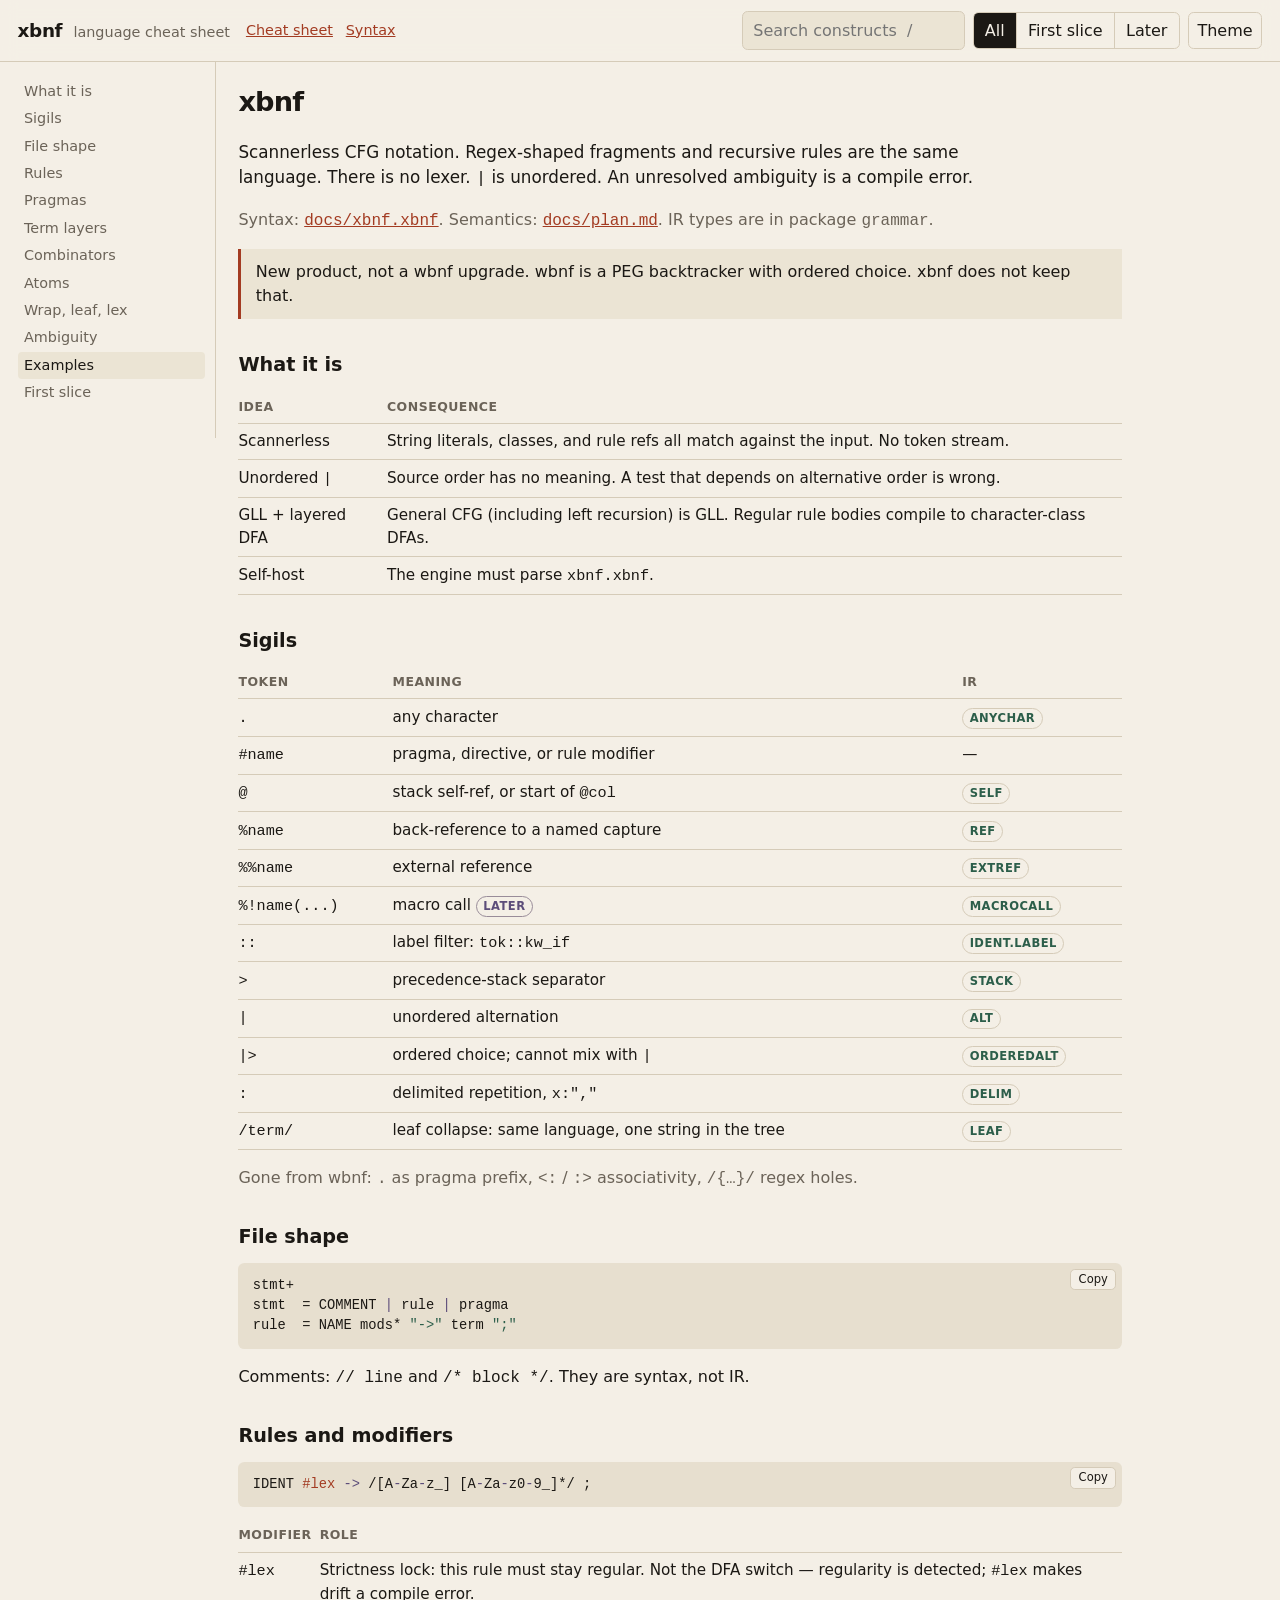
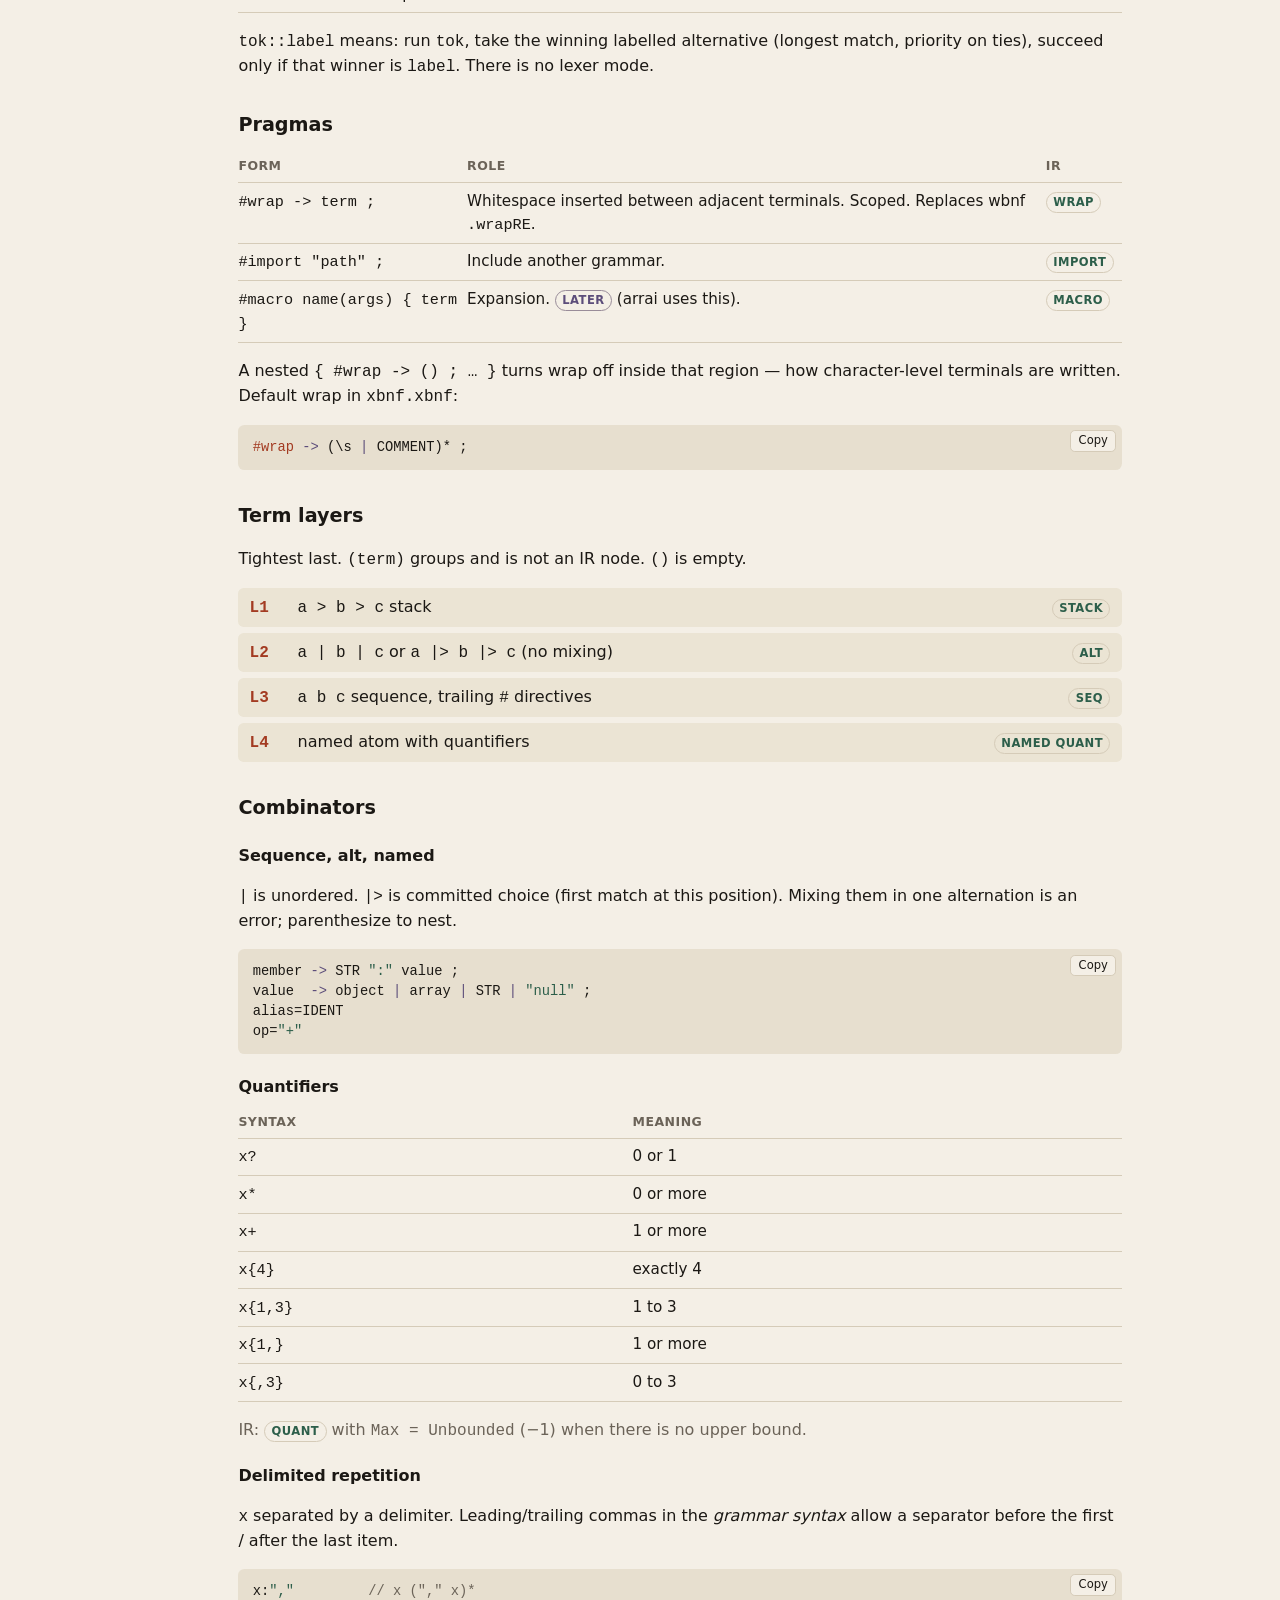
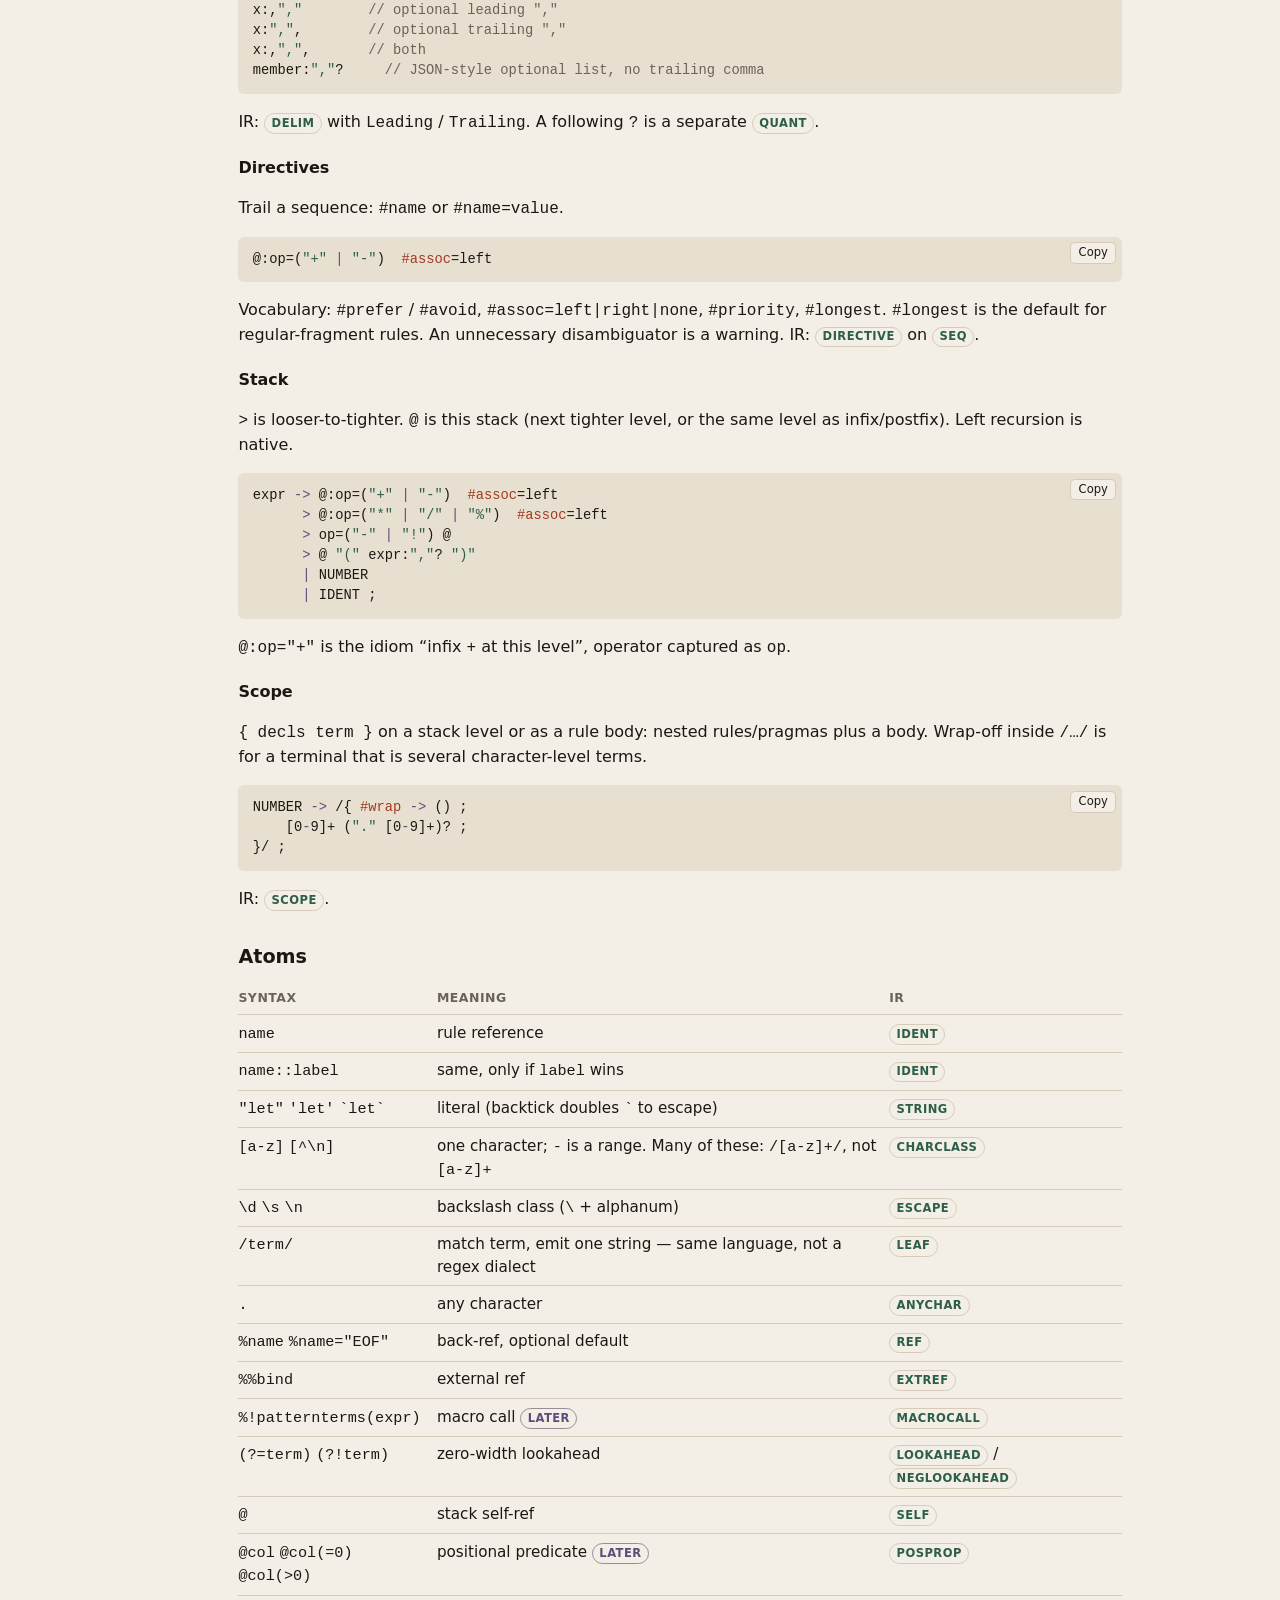
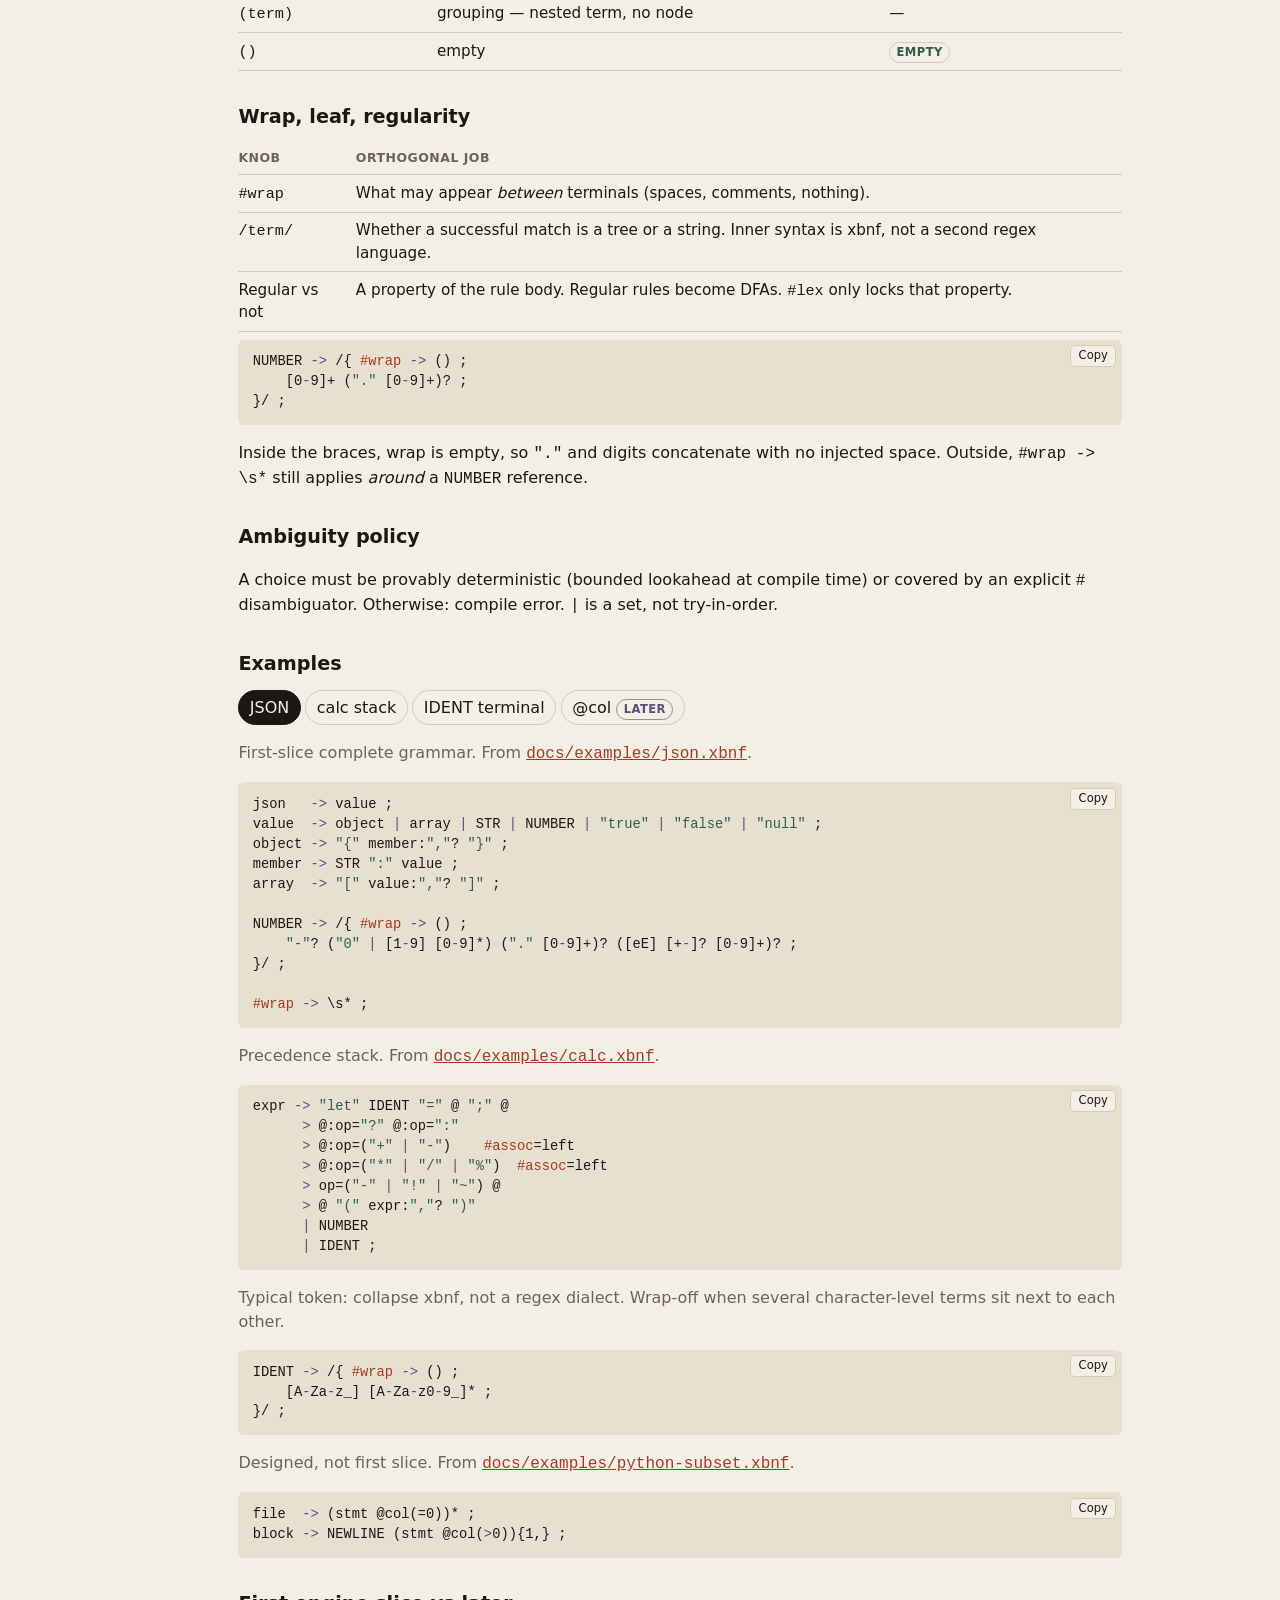
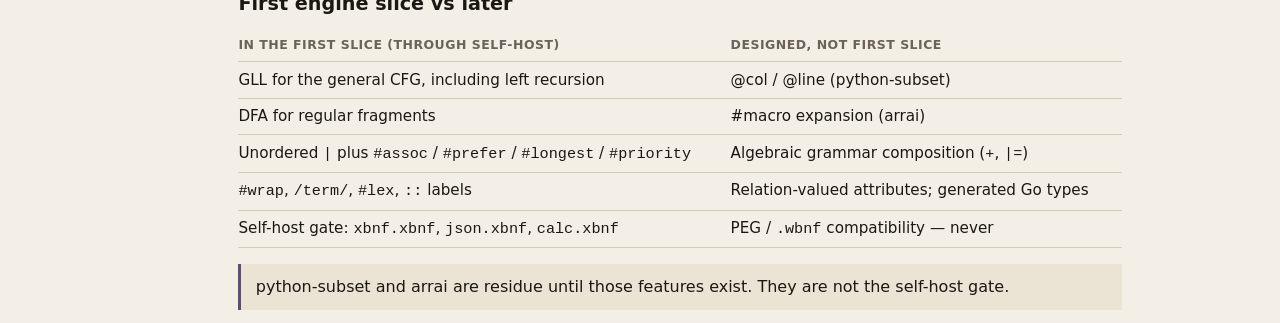
==== commit bc91b125: "Add |> ordered choice; ban mixing with | | stays an unordered set. |> is committed first-match at th" ====
--- a/docs/cheatsheet.html
+++ b/docs/cheatsheet.html
@@ -275,6 +275,7 @@
             <tr class="item" data-slice="core" data-q=":: label filter tok"><td><code>::</code></td><td>label filter: <code>tok::kw_if</code></td><td><span class="badge ir">Ident.Label</span></td></tr>
             <tr class="item" data-slice="core" data-q="> stack precedence"><td><code>&gt;</code></td><td>precedence-stack separator</td><td><span class="badge ir">Stack</span></td></tr>
             <tr class="item" data-slice="core" data-q="| alternation"><td><code>|</code></td><td>unordered alternation</td><td><span class="badge ir">Alt</span></td></tr>
+            <tr class="item" data-slice="core" data-q="|> ordered choice peg"><td><code>|&gt;</code></td><td>ordered choice; cannot mix with <code>|</code></td><td><span class="badge ir">OrderedAlt</span></td></tr>
             <tr class="item" data-slice="core" data-q=": delimited repetition comma"><td><code>:</code></td><td>delimited repetition, <code>x:","</code></td><td><span class="badge ir">Delim</span></td></tr>
             <tr class="item" data-slice="core" data-q="/term/ leaf collapse"><td><code>/term/</code></td><td>leaf collapse: same language, one string in the tree</td><td><span class="badge ir">Leaf</span></td></tr>
           </tbody>
@@ -347,7 +348,7 @@
         <p class="item" data-slice="core" data-q="precedence stack alt seq atom tightest">Tightest last. <code>(term)</code> groups and is not an IR node. <code>()</code> is empty.</p>
         <div class="layers item" data-slice="core" data-q="L1 L2 L3 L4 stack alt seq named">
           <div class="layer"><b>L1</b> <span><code>a &gt; b &gt; c</code> stack</span> <span class="badge ir">Stack</span></div>
-          <div class="layer"><b>L2</b> <span><code>a | b | c</code> unordered alt</span> <span class="badge ir">Alt</span></div>
+          <div class="layer"><b>L2</b> <span><code>a | b | c</code> or <code>a |&gt; b |&gt; c</code> (no mixing)</span> <span class="badge ir">Alt</span></div>
           <div class="layer"><b>L3</b> <span><code>a b c</code> sequence, trailing <code>#</code> directives</span> <span class="badge ir">Seq</span></div>
           <div class="layer"><b>L4</b> <span>named atom with quantifiers</span> <span class="badge ir">Named Quant</span></div>
         </div>
@@ -357,7 +358,8 @@
         <h2>Combinators</h2>
 
         <h3>Sequence, alt, named</h3>
-        <div class="item" data-slice="core" data-q="sequence juxtaposition named capture">
+        <div class="item" data-slice="core" data-q="sequence juxtaposition named capture ordered |>">
+          <p><code>|</code> is unordered. <code>|&gt;</code> is committed choice (first match at this position). Mixing them in one alternation is an error; parenthesize to nest.</p>
           <div class="code-wrap"><button type="button" class="copy">Copy</button>
 <pre class="xbnf">member -&gt; STR ":" value ;
 value  -&gt; object | array | STR | "null" ;
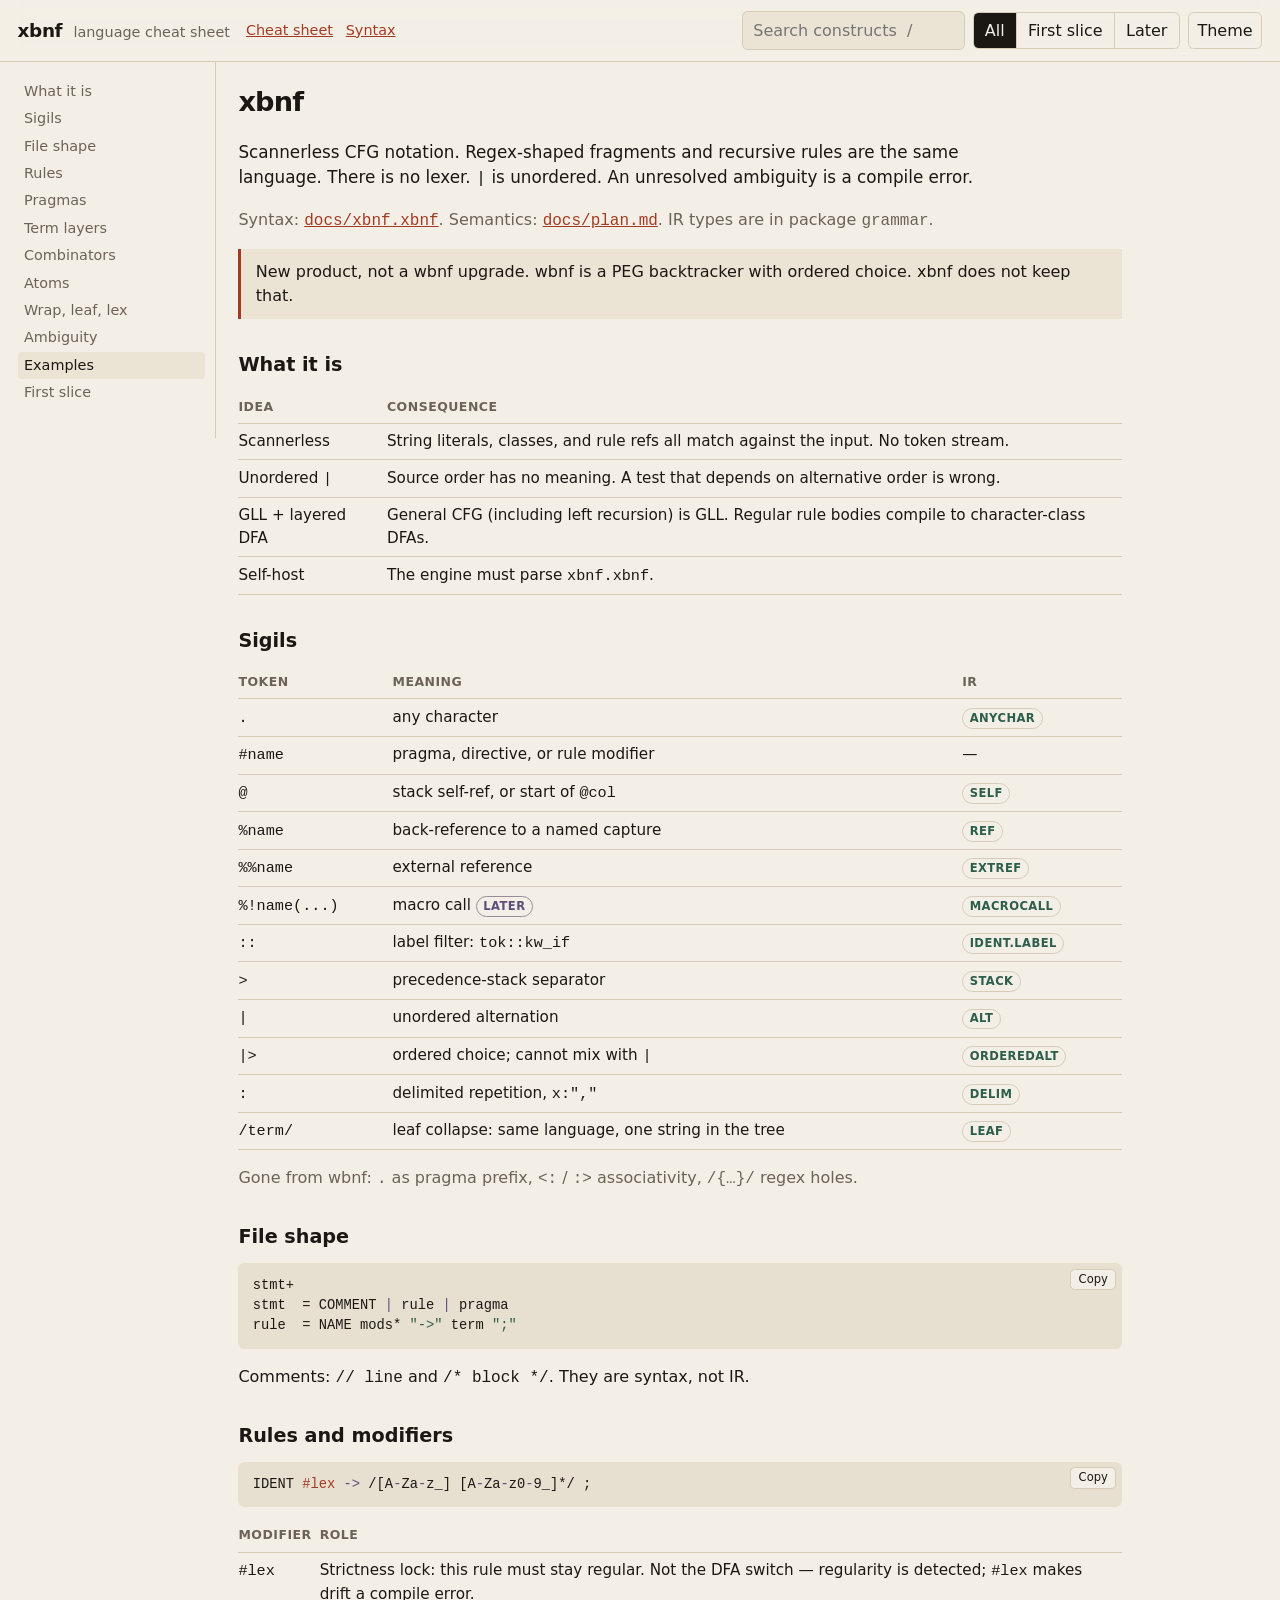
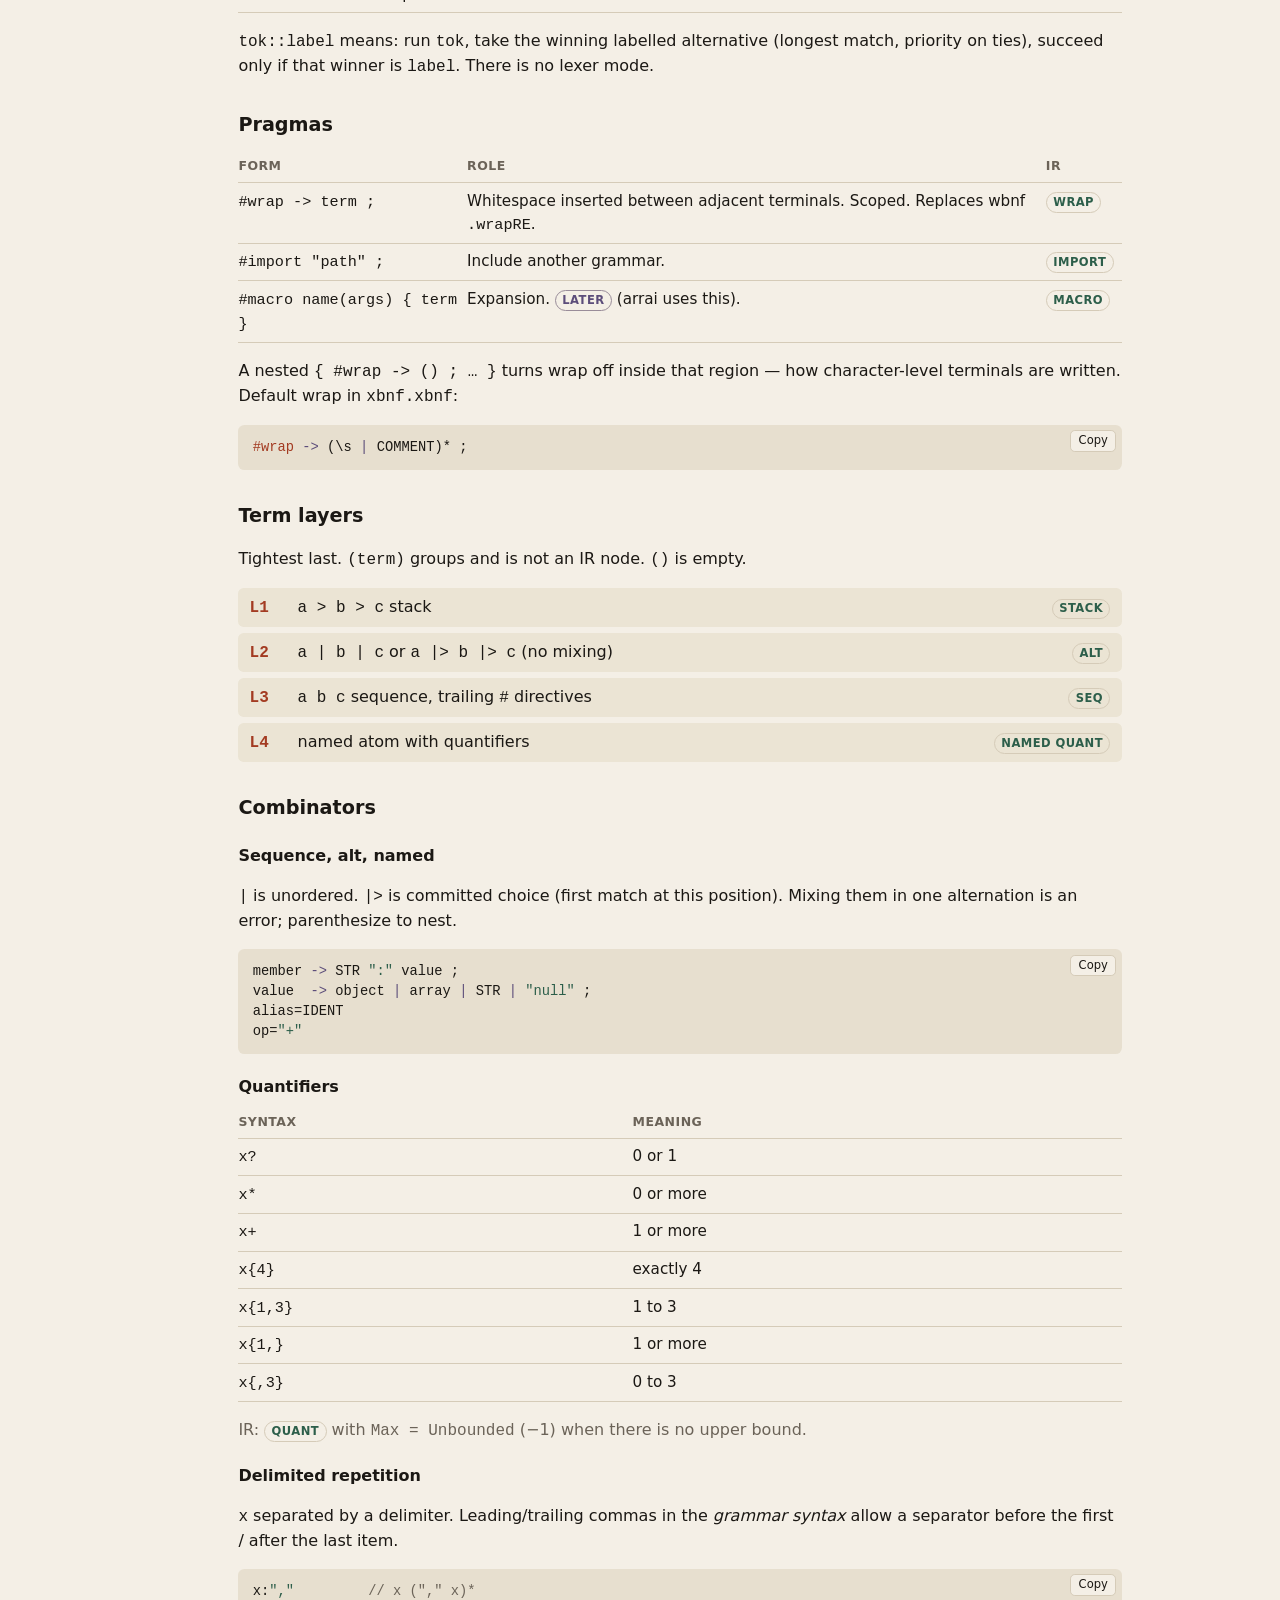
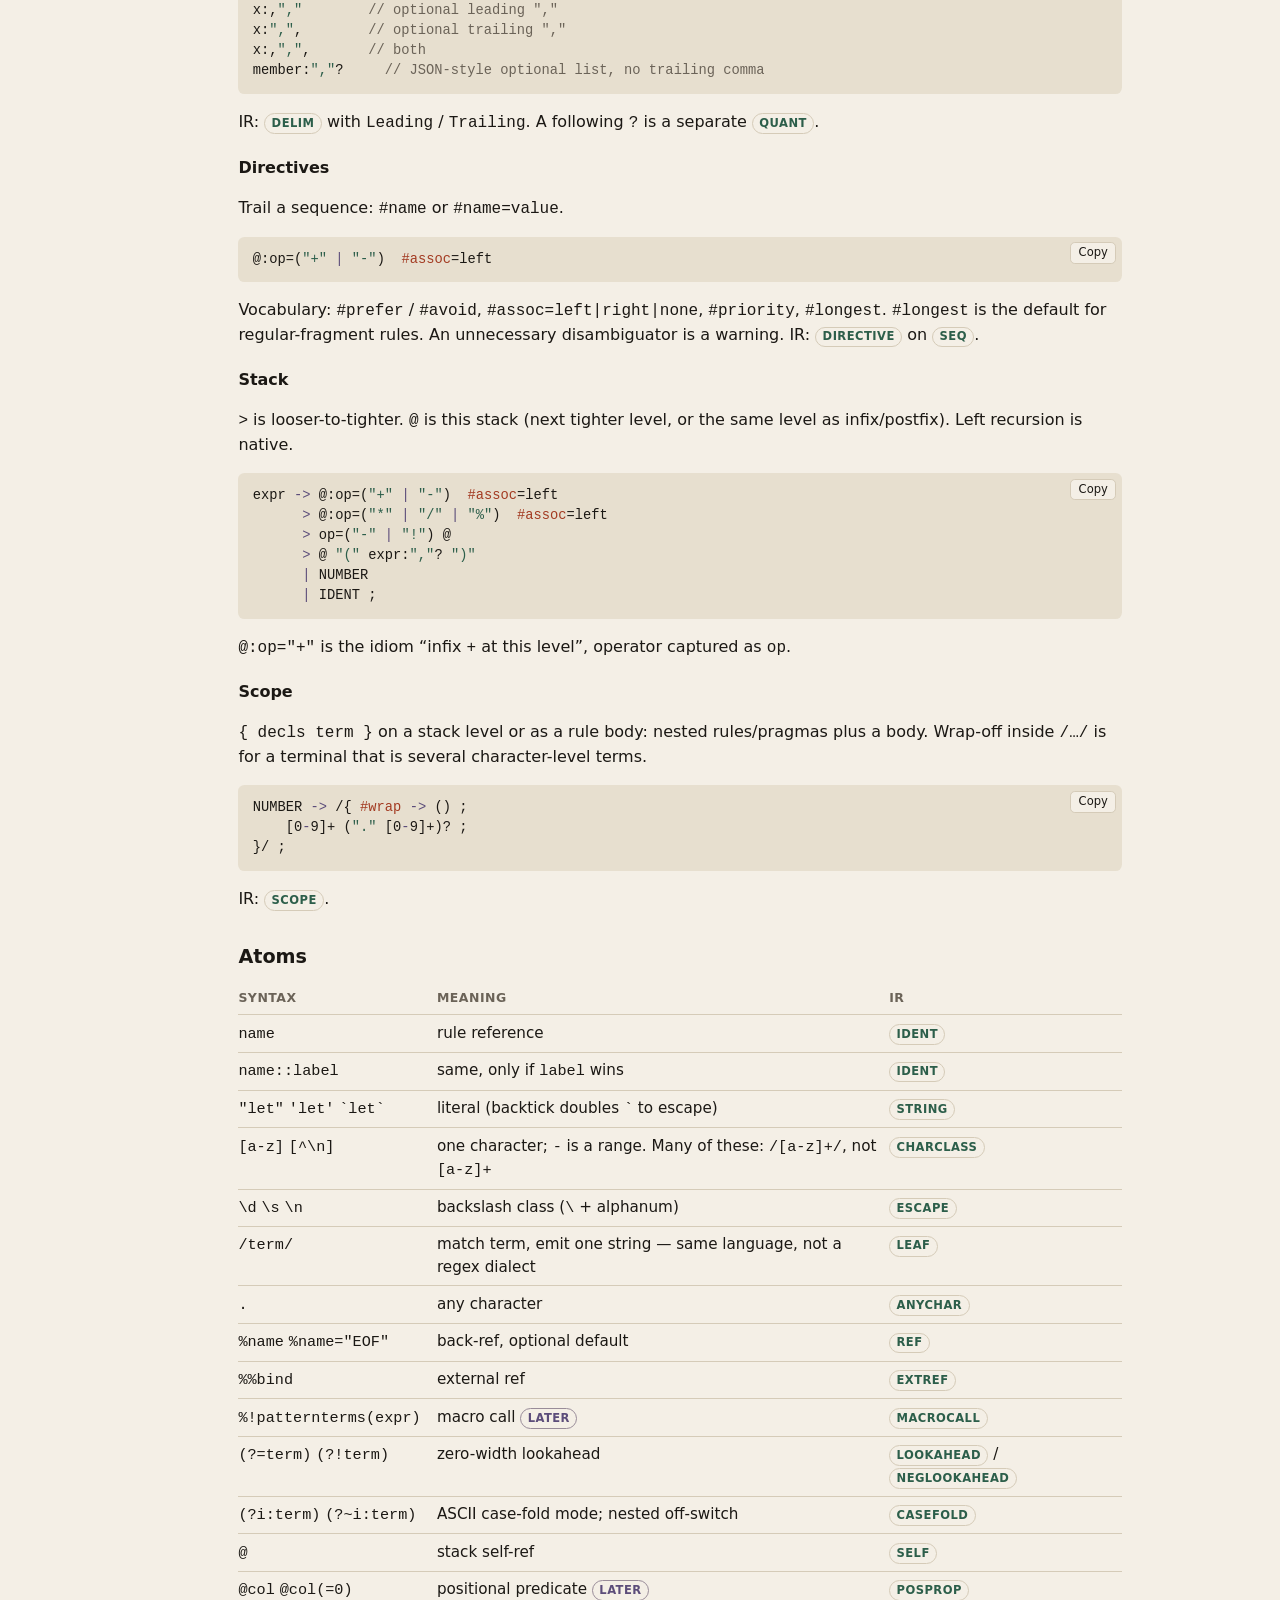
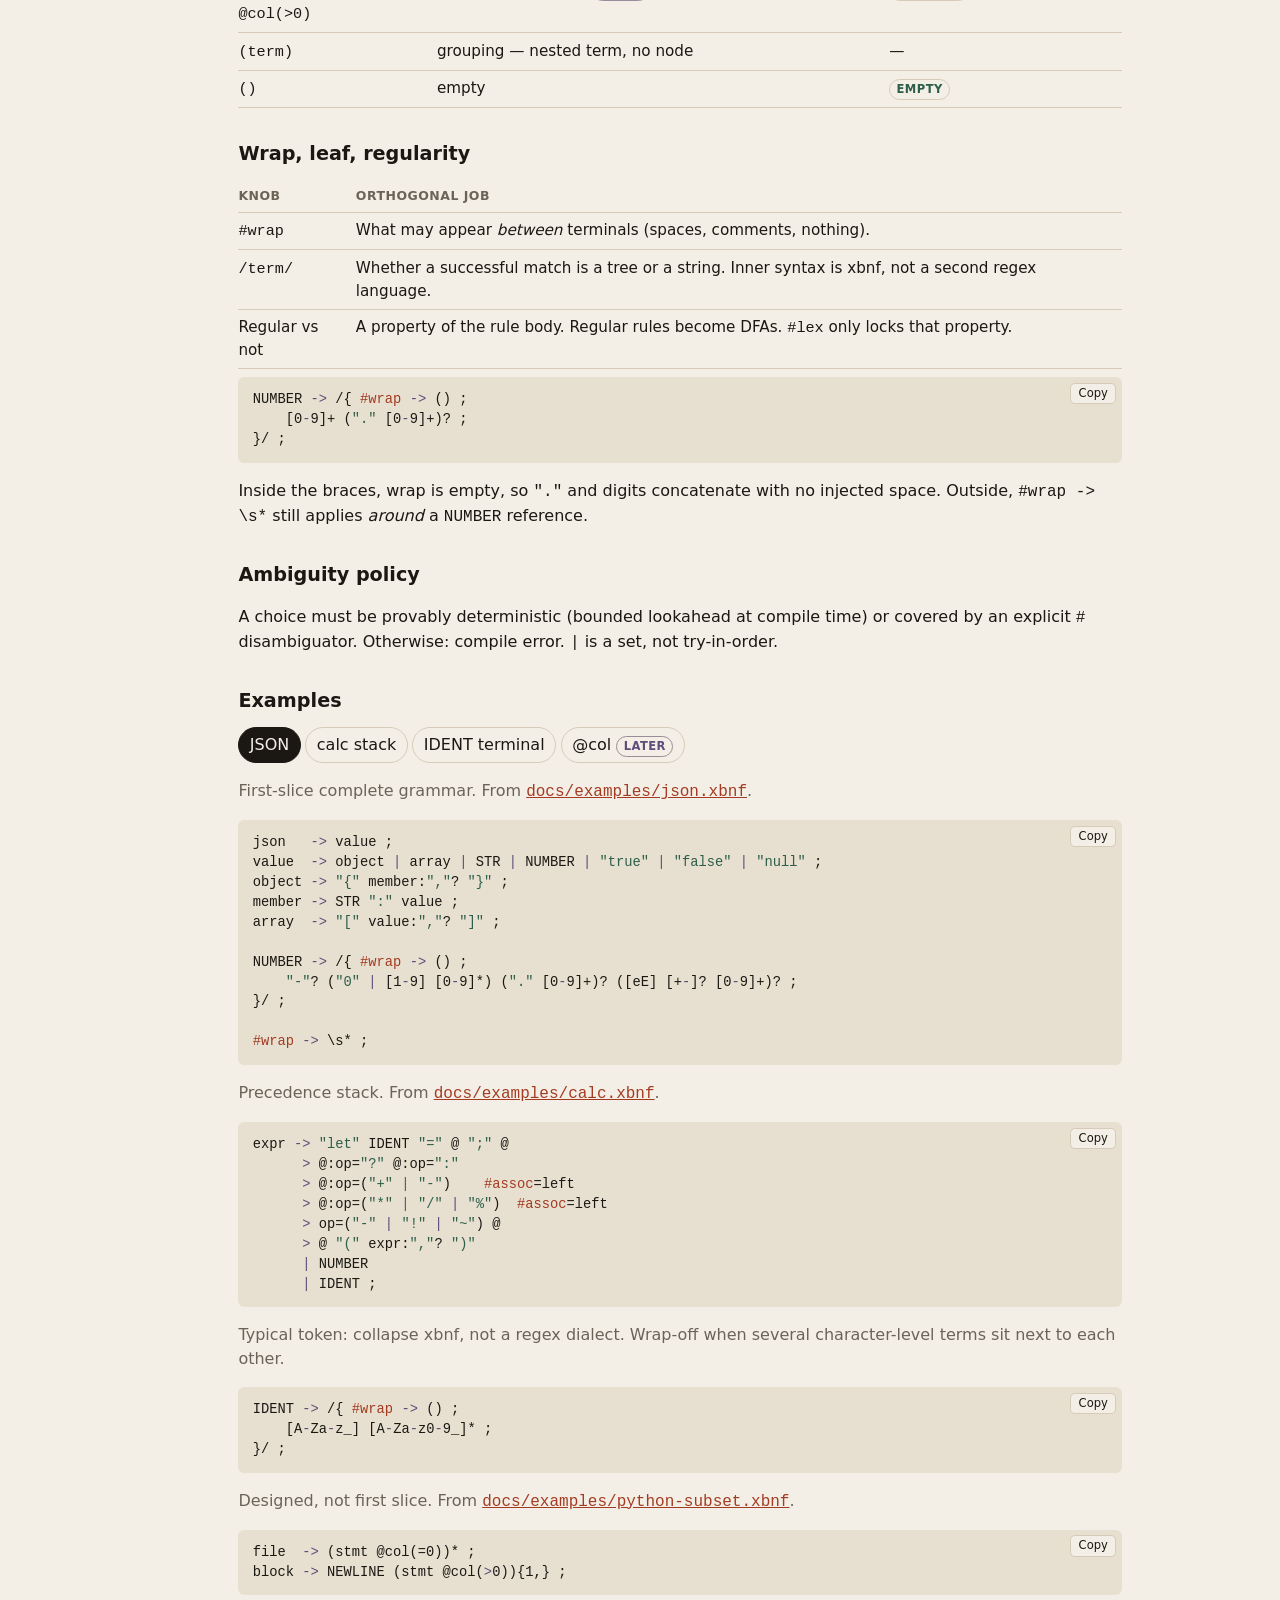
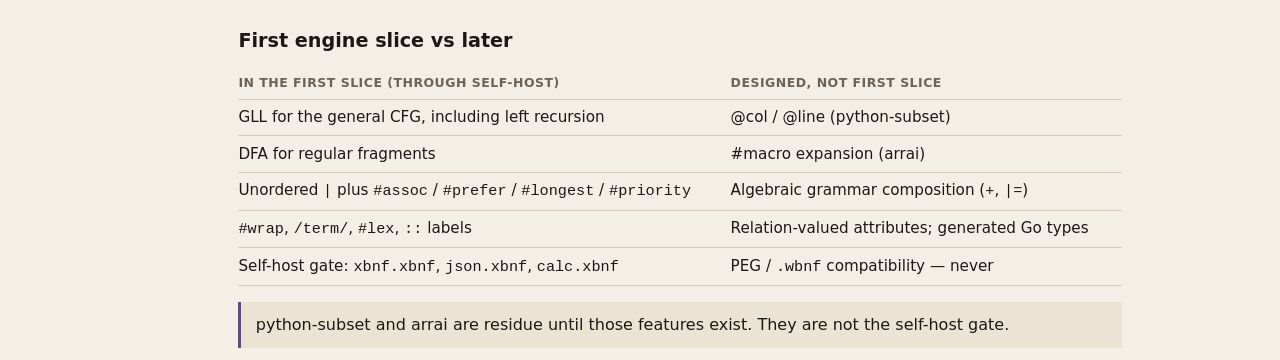
==== commit cfaa4bd9: "Achieve T22: seven languages Failed=0 against present oracles. Nestable (?i:)/(?~i:) match mode (T24" ====
--- a/docs/cheatsheet.html
+++ b/docs/cheatsheet.html
@@ -442,6 +442,7 @@
             <tr class="item" data-slice="core" data-q="%%bind extref"><td><code>%%bind</code></td><td>external ref</td><td><span class="badge ir">ExtRef</span></td></tr>
             <tr class="item" data-slice="later" data-q="%! macro call"><td><code>%!patternterms(expr)</code></td><td>macro call <span class="badge later">later</span></td><td><span class="badge ir">MacroCall</span></td></tr>
             <tr class="item" data-slice="core" data-q="lookahead (?= (?!"><td><code>(?=term)</code> <code>(?!term)</code></td><td>zero-width lookahead</td><td><span class="badge ir">Lookahead</span> / <span class="badge ir">NegLookahead</span></td></tr>
+            <tr class="item" data-slice="core" data-q="case fold (?i: (?~i:"><td><code>(?i:term)</code> <code>(?~i:term)</code></td><td>ASCII case-fold mode; nested off-switch</td><td><span class="badge ir">CaseFold</span></td></tr>
             <tr class="item" data-slice="core" data-q="@ self stack"><td><code>@</code></td><td>stack self-ref</td><td><span class="badge ir">Self</span></td></tr>
             <tr class="item" data-slice="later" data-q="@col @line positional python"><td><code>@col</code> <code>@col(=0)</code> <code>@col(&gt;0)</code></td><td>positional predicate <span class="badge later">later</span></td><td><span class="badge ir">PosProp</span></td></tr>
             <tr class="item" data-slice="core" data-q="grouping parentheses"><td><code>(term)</code></td><td>grouping — nested term, no node</td><td>—</td></tr>
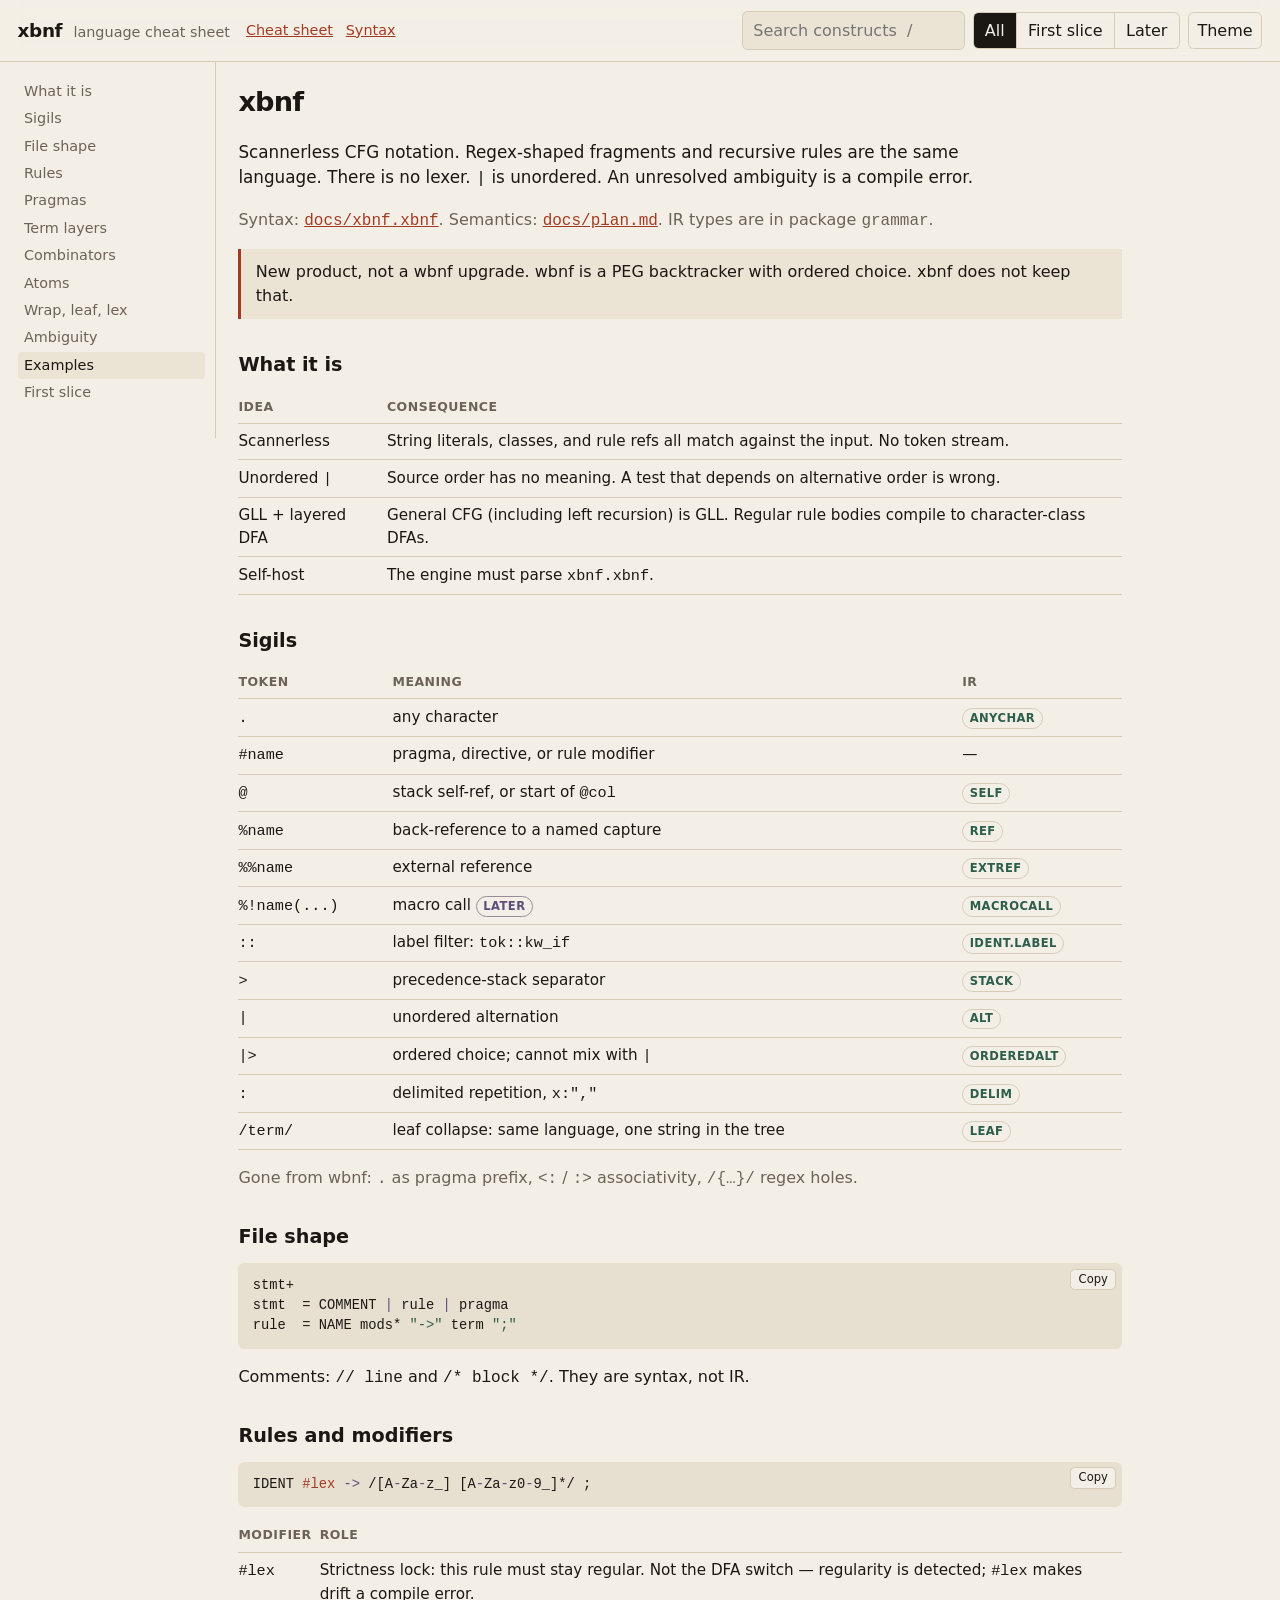
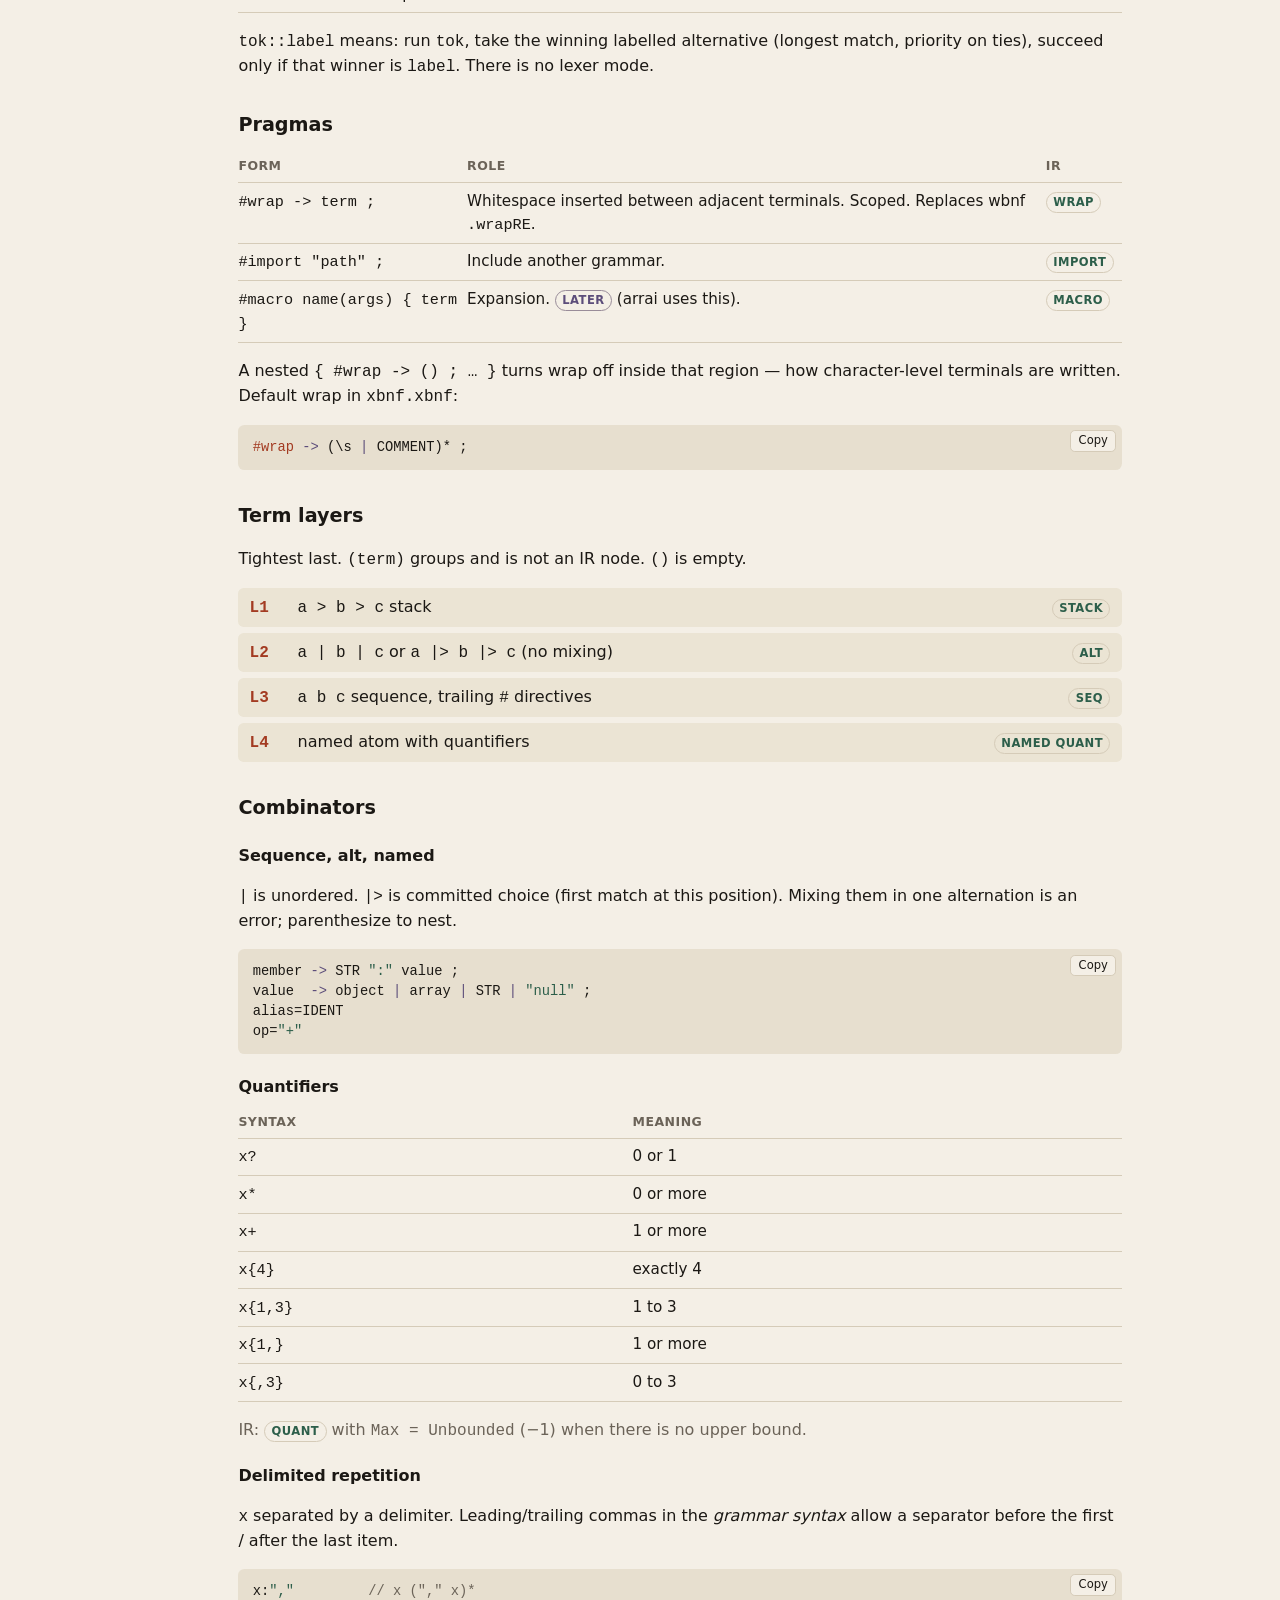
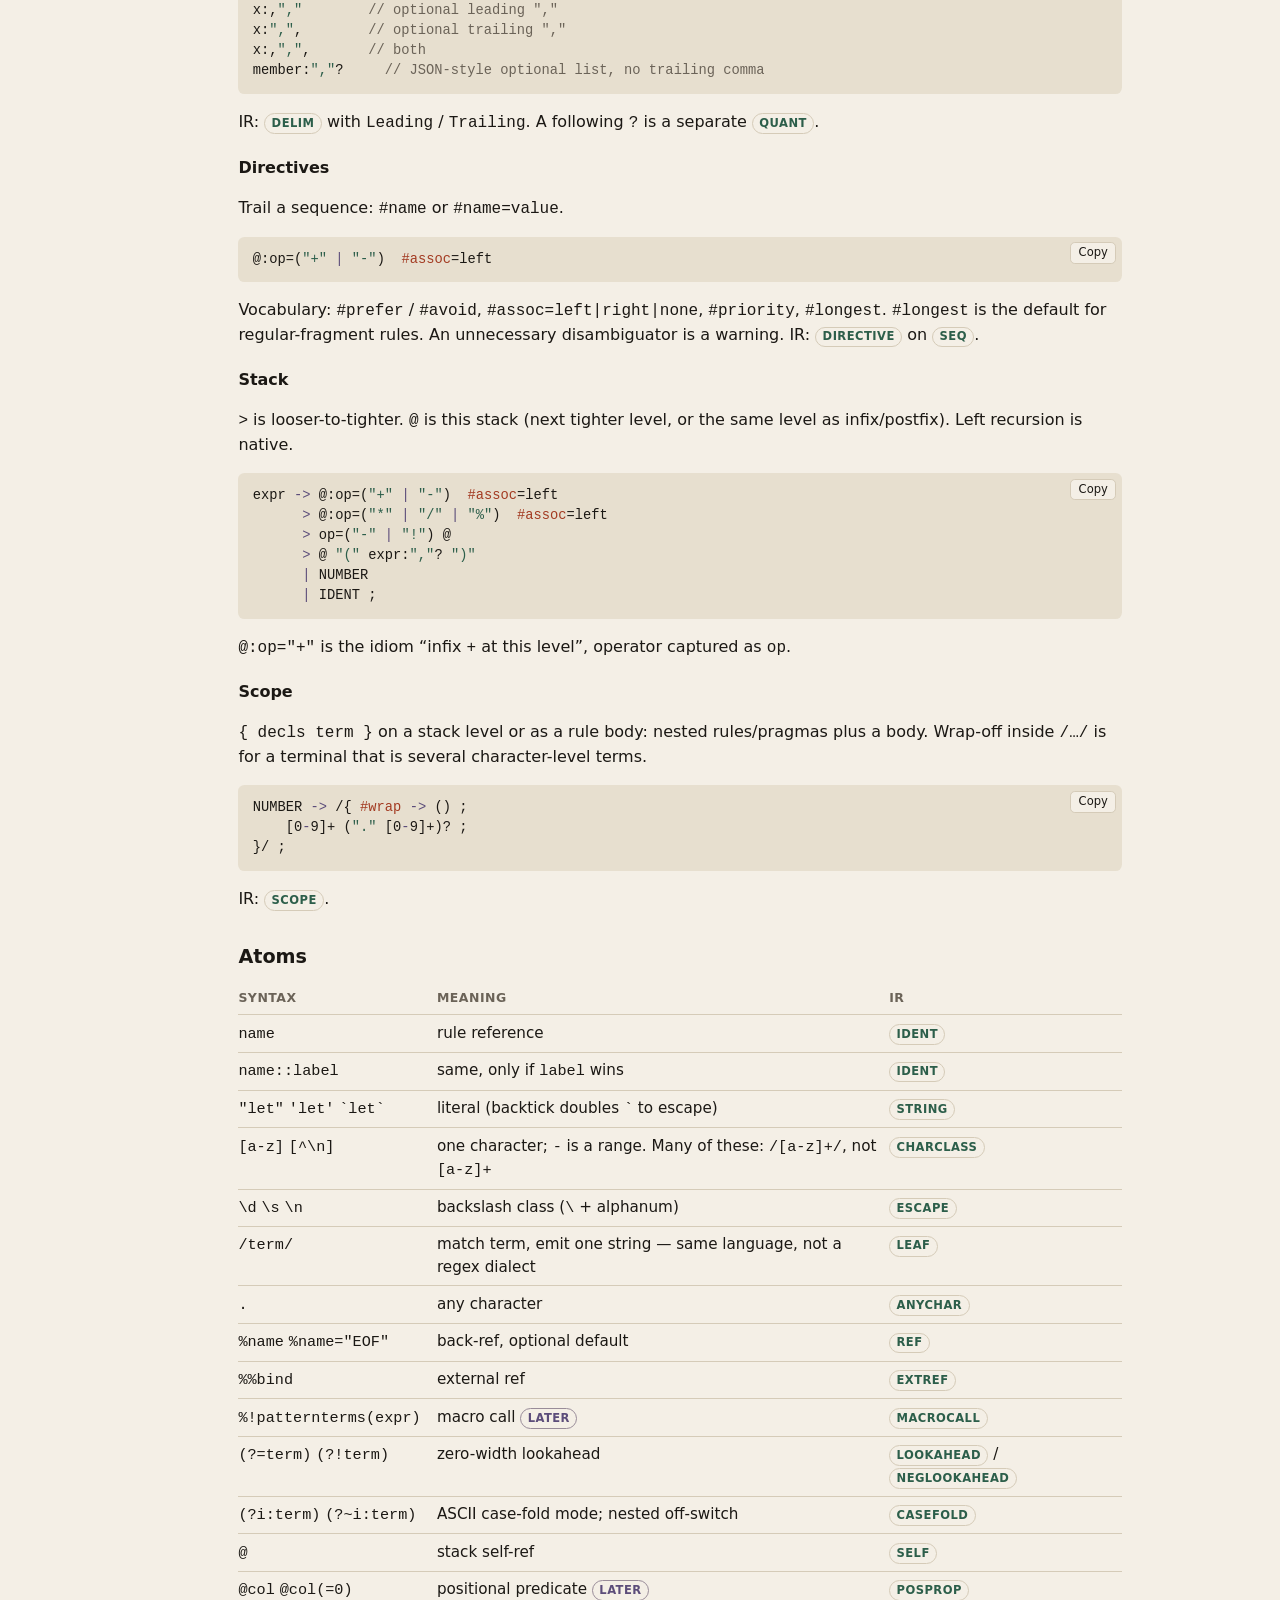
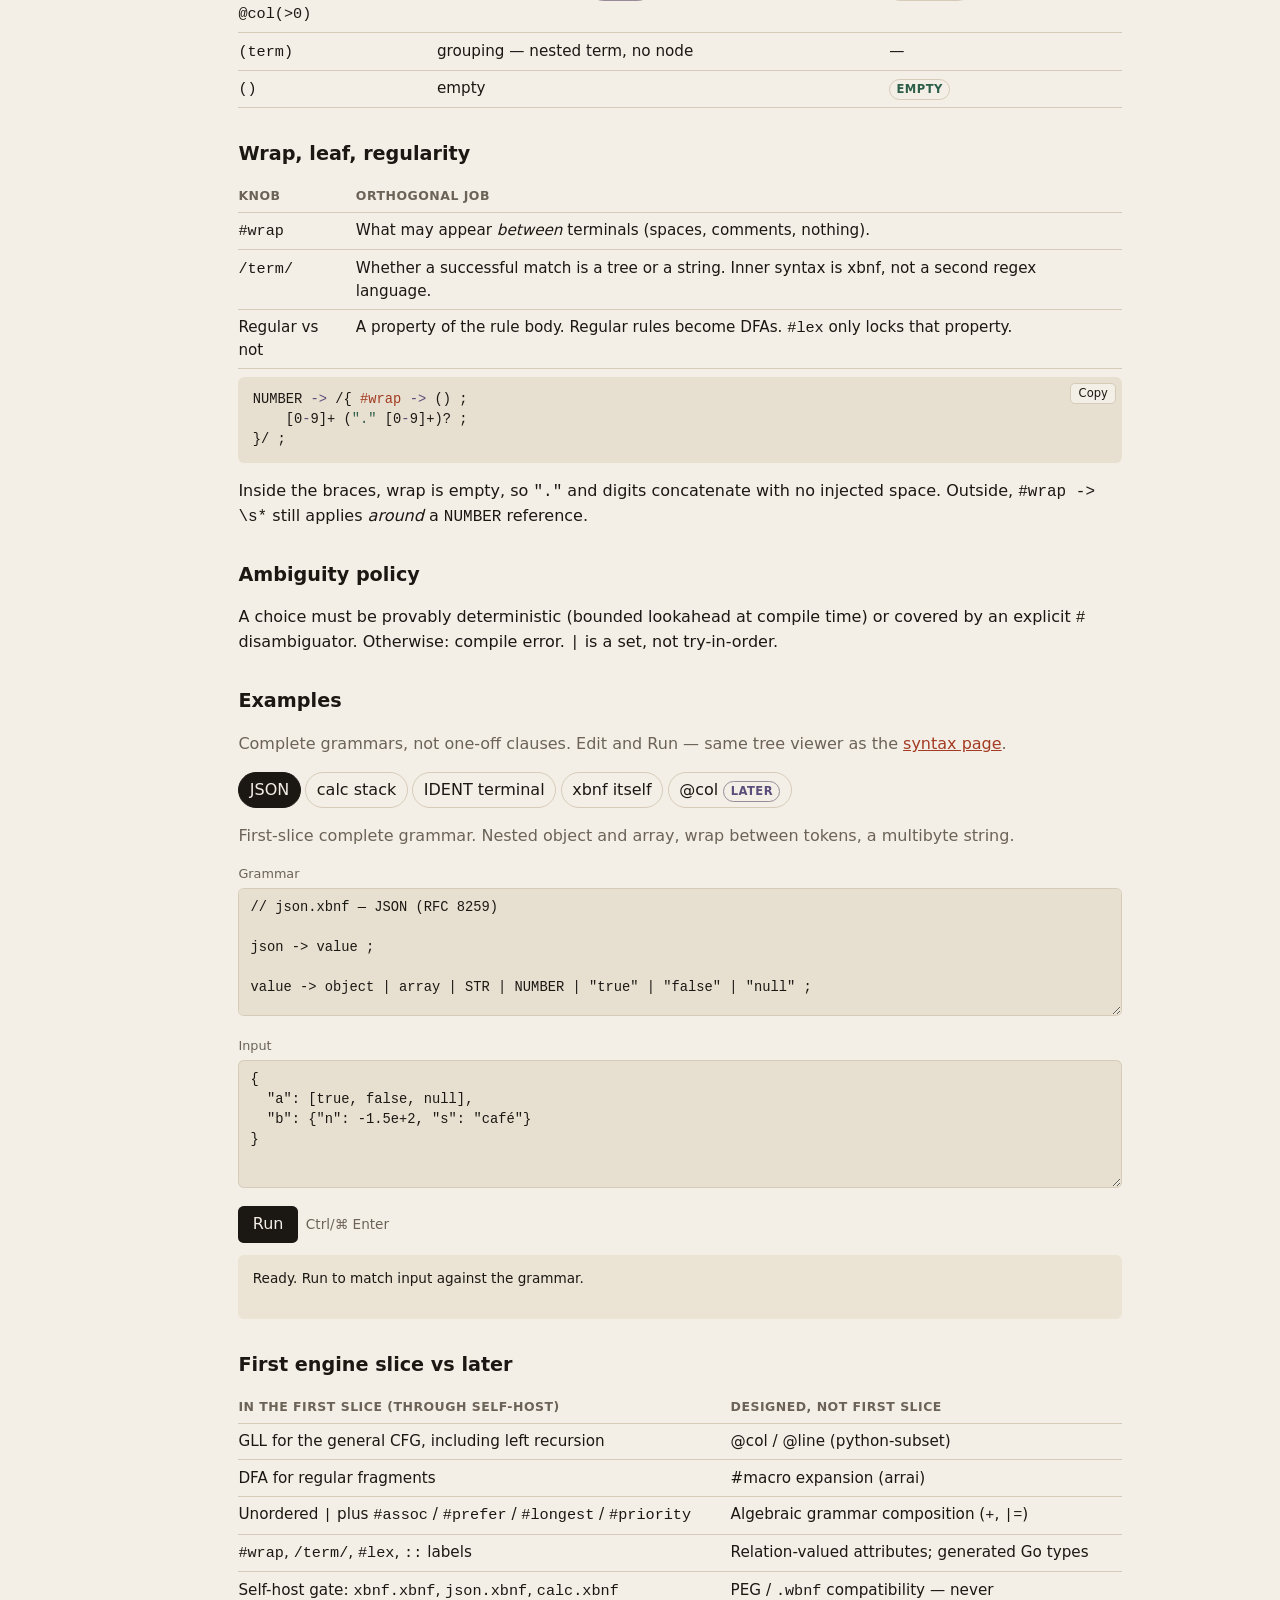
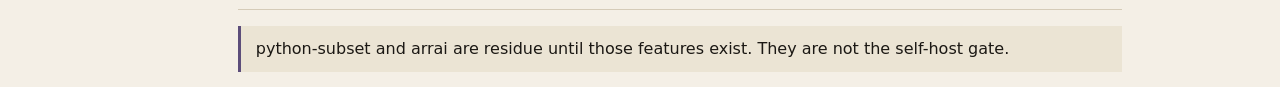
==== commit 4bfd75bf: "Make cheat sheet examples runnable with the shared tree viewer The syntax page only had one-off clau" ====
--- a/docs/cheatsheet.html
+++ b/docs/cheatsheet.html
@@ -19,6 +19,7 @@
       --accent: #a33b22;
       --ok: #2c5e4a;
       --later: #5c4d7a;
+      --fail: #8b2e1f;
       --code-bg: #e7dfcf;
       --shadow: 0 0 0 1px var(--line);
       --rail: 13.5rem;
@@ -33,6 +34,7 @@
       --accent: #e07a5f;
       --ok: #7dba9a;
       --later: #c2b3e0;
+      --fail: #e07a5f;
       --code-bg: #241f1a;
     }
     * { box-sizing: border-box; }
@@ -165,6 +167,22 @@
       font: inherit; padding: 0.3rem 0.65rem; border-radius: 999px; cursor: pointer;
     }
     .tabs button[aria-selected="true"] { background: var(--ink); color: var(--bg); border-color: var(--ink); }
+
+    #examples label { display: block; font-size: 0.8rem; color: var(--muted); margin: 0.8rem 0 0.3rem; }
+    #examples textarea {
+      width: 100%; min-height: 8rem; padding: 0.6rem 0.7rem;
+      border: 1px solid var(--line); border-radius: 0.35rem;
+      background: var(--code-bg); color: inherit; resize: vertical;
+      font: 0.86rem/1.45 ui-monospace, "SF Mono", Menlo, Consolas, monospace;
+    }
+    #ex-input { min-height: 4.5rem; }
+    #examples .row { display: flex; gap: 0.5rem; align-items: center; margin-top: 0.7rem; }
+    #ex-run {
+      background: var(--ink); color: var(--bg); border: 0;
+      padding: 0.4rem 0.9rem; border-radius: 0.35rem; font: inherit; cursor: pointer;
+    }
+    #ex-run:disabled { opacity: 0.5; }
+    #examples .hint { color: var(--muted); font-size: 0.85rem; }
 
     .empty { display: none; padding: 1.2rem; color: var(--muted); }
     body.is-empty .empty { display: block; }
@@ -186,6 +204,7 @@
       td, th { overflow-wrap: anywhere; }
     }
   </style>
+  <link rel="stylesheet" href="tree-view.css">
 </head>
 <body>
   <header class="top">
@@ -488,55 +507,31 @@
 
       <section id="examples">
         <h2>Examples</h2>
-        <div class="tabs" role="tablist" aria-label="Worked examples">
+        <p class="muted item" data-slice="core" data-q="examples json calc ident xbnf run tree">
+          Complete grammars, not one-off clauses. Edit and Run — same tree viewer as the
+          <a href="syntax.html">syntax page</a>.
+        </p>
+        <div class="tabs item" role="tablist" aria-label="Worked examples" data-slice="any" data-q="json calc ident xbnf python">
           <button type="button" role="tab" aria-selected="true" data-ex="json">JSON</button>
           <button type="button" role="tab" aria-selected="false" data-ex="calc">calc stack</button>
           <button type="button" role="tab" aria-selected="false" data-ex="ident">IDENT terminal</button>
+          <button type="button" role="tab" aria-selected="false" data-ex="xbnf">xbnf itself</button>
           <button type="button" role="tab" aria-selected="false" data-ex="python" data-slice-tab="later">@col <span class="badge later">later</span></button>
         </div>
-
-        <div class="panel item" data-ex-panel="json" data-slice="core" data-q="json object array member wrap">
-          <p class="muted">First-slice complete grammar. From <a href="examples/json.xbnf"><code>docs/examples/json.xbnf</code></a>.</p>
-          <div class="code-wrap"><button type="button" class="copy">Copy</button>
-<pre class="xbnf">json   -&gt; value ;
-value  -&gt; object | array | STR | NUMBER | "true" | "false" | "null" ;
-object -&gt; "{" member:","? "}" ;
-member -&gt; STR ":" value ;
-array  -&gt; "[" value:","? "]" ;
-
-NUMBER -&gt; /{ #wrap -&gt; () ;
-    "-"? ("0" | [1-9] [0-9]*) ("." [0-9]+)? ([eE] [+-]? [0-9]+)? ;
-}/ ;
-
-#wrap -&gt; \s* ;</pre></div>
-        </div>
-
-        <div class="panel item" data-ex-panel="calc" hidden data-slice="core" data-q="calc expr assoc left recursion">
-          <p class="muted">Precedence stack. From <a href="examples/calc.xbnf"><code>docs/examples/calc.xbnf</code></a>.</p>
-          <div class="code-wrap"><button type="button" class="copy">Copy</button>
-<pre class="xbnf">expr -&gt; "let" IDENT "=" @ ";" @
-      &gt; @:op="?" @:op=":"
-      &gt; @:op=("+" | "-")    #assoc=left
-      &gt; @:op=("*" | "/" | "%")  #assoc=left
-      &gt; op=("-" | "!" | "~") @
-      &gt; @ "(" expr:","? ")"
-      | NUMBER
-      | IDENT ;</pre></div>
-        </div>
-
-        <div class="panel item" data-ex-panel="ident" hidden data-slice="core" data-q="IDENT /term/ leaf token">
-          <p class="muted">Typical token: collapse xbnf, not a regex dialect. Wrap-off when several character-level terms sit next to each other.</p>
-          <div class="code-wrap"><button type="button" class="copy">Copy</button>
-<pre class="xbnf">IDENT -&gt; /{ #wrap -&gt; () ;
-    [A-Za-z_] [A-Za-z0-9_]* ;
-}/ ;</pre></div>
-        </div>
-
-        <div class="panel item" data-ex-panel="python" hidden data-slice="later" data-q="@col python indent off-side">
-          <p class="muted">Designed, not first slice. From <a href="examples/python-subset.xbnf"><code>docs/examples/python-subset.xbnf</code></a>.</p>
-          <div class="code-wrap"><button type="button" class="copy">Copy</button>
-<pre class="xbnf">file  -&gt; (stmt @col(=0))* ;
-block -&gt; NEWLINE (stmt @col(&gt;0)){1,} ;</pre></div>
+        <p id="ex-blurb" class="muted item" data-slice="any" data-q="json calc ident xbnf"></p>
+        <p id="ex-later" hidden>
+          <span class="badge later">later</span> First-slice runner will skip this construct by name.
+        </p>
+        <div class="item" data-slice="any" data-q="json calc ident xbnf run grammar input">
+          <label for="ex-grammar">Grammar</label>
+          <textarea id="ex-grammar" spellcheck="false"></textarea>
+          <label for="ex-input">Input</label>
+          <textarea id="ex-input" spellcheck="false"></textarea>
+          <div class="row">
+            <button type="button" id="ex-run">Run</button>
+            <span class="hint">Ctrl/⌘ Enter</span>
+          </div>
+          <div id="ex-out" class="tree-out">Load an example, then Run.</div>
         </div>
       </section>
 
@@ -574,6 +569,7 @@
     </main>
   </div>
 
+  <script src="tree-view.js"></script>
   <script>
     (function () {
       const $ = (s, r) => (r || document).querySelector(s);
@@ -650,7 +646,7 @@
           total++;
           const s = el.getAttribute("data-slice") || "core";
           const blob = ((el.getAttribute("data-q") || "") + " " + el.textContent).toLowerCase();
-          const okSlice = slice === "all" || s === slice;
+          const okSlice = slice === "all" || s === "any" || s === slice;
           const okQ = !query || blob.indexOf(query) >= 0;
           const vis = okSlice && okQ;
           el.hidden = !vis;
@@ -683,17 +679,81 @@
         });
       });
 
+      let examples = [];
+      let currentEx = null;
+      const grammarCache = {};
+
+      function selectExample(id) {
+        const ex = examples.find(function (x) { return x.id === id; }) || examples[0];
+        if (!ex) return;
+        currentEx = ex;
+        $$(".tabs button[data-ex]").forEach(function (b) {
+          b.setAttribute("aria-selected", String(b.getAttribute("data-ex") === ex.id));
+        });
+        $("#ex-blurb").textContent = ex.blurb || "";
+        const later = $("#ex-later");
+        if (later) later.hidden = ex.slice !== "later";
+        $("#ex-input").value = ex.input || "";
+        $("#ex-out").textContent = "Ready. Run to match input against the grammar.";
+        $("#ex-out").className = "tree-out";
+        if (ex.grammar) {
+          $("#ex-grammar").value = ex.grammar;
+          return Promise.resolve();
+        }
+        if (ex.file && grammarCache[ex.file]) {
+          $("#ex-grammar").value = grammarCache[ex.file];
+          return Promise.resolve();
+        }
+        if (!ex.file) {
+          $("#ex-grammar").value = "";
+          return Promise.resolve();
+        }
+        $("#ex-grammar").value = "Loading " + ex.file + "…";
+        return fetch(ex.file)
+          .then(function (r) {
+            if (!r.ok) throw new Error(r.status + " " + ex.file);
+            return r.text();
+          })
+          .then(function (src) {
+            grammarCache[ex.file] = src;
+            if (currentEx && currentEx.file === ex.file) $("#ex-grammar").value = src;
+          })
+          .catch(function (e) {
+            $("#ex-grammar").value = "";
+            $("#ex-out").className = "tree-out fail";
+            $("#ex-out").textContent = String(e);
+          });
+      }
+
+      async function runExample() {
+        const btn = $("#ex-run");
+        btn.disabled = true;
+        $("#ex-out").textContent = "Running…";
+        $("#ex-out").className = "tree-out";
+        try {
+          const res = await fetch("/run", {
+            method: "POST",
+            headers: { "Content-Type": "application/json" },
+            body: JSON.stringify({
+              grammar: $("#ex-grammar").value,
+              input: $("#ex-input").value
+            })
+          });
+          const data = await res.json();
+          xbnfTree.renderResult($("#ex-out"), data, $("#ex-input").value);
+        } catch (e) {
+          $("#ex-out").className = "tree-out fail";
+          $("#ex-out").textContent = String(e);
+        }
+        btn.disabled = false;
+      }
+
       $$(".tabs button[data-ex]").forEach(function (btn) {
         btn.addEventListener("click", function () {
-          const id = btn.getAttribute("data-ex");
-          $$(".tabs button[data-ex]").forEach(function (b) {
-            b.setAttribute("aria-selected", String(b === btn));
-          });
-          $$("[data-ex-panel]").forEach(function (p) {
-            p.hidden = p.getAttribute("data-ex-panel") !== id;
-          });
+          selectExample(btn.getAttribute("data-ex"));
         });
       });
+      $("#ex-run").addEventListener("click", runExample);
 
       $$(".copy").forEach(function (btn) {
         btn.addEventListener("click", function () {
@@ -715,7 +775,12 @@
       });
 
       document.addEventListener("keydown", function (e) {
-        if (e.key === "/" && document.activeElement !== q && !e.metaKey && !e.ctrlKey) {
+        if ((e.ctrlKey || e.metaKey) && e.key === "Enter") {
+          e.preventDefault();
+          runExample();
+          return;
+        }
+        if (e.key === "/" && document.activeElement !== q && document.activeElement.tagName !== "TEXTAREA" && !e.metaKey && !e.ctrlKey) {
           e.preventDefault();
           q.focus();
           q.select();
@@ -744,6 +809,18 @@
       }
 
       apply();
+
+      fetch("examples.json")
+        .then(function (r) { return r.json(); })
+        .then(function (xs) {
+          examples = xs;
+          const selected = document.querySelector(".tabs button[data-ex][aria-selected='true']");
+          return selectExample(selected ? selected.getAttribute("data-ex") : "json");
+        })
+        .catch(function (e) {
+          $("#ex-out").className = "tree-out fail";
+          $("#ex-out").textContent = "Failed to load examples: " + e;
+        });
     })();
   </script>
 </body>
--- a/docs/tree-view.css
+++ b/docs/tree-view.css
@@ -0,0 +1,76 @@
+/*
+Copyright 2026 Marcelo Cantos
+SPDX-License-Identifier: Apache-2.0
+*/
+
+.tree-out {
+  margin-top: 0.8rem;
+  padding: 0.8rem 0.9rem;
+  border-radius: 0.35rem;
+  background: var(--bg-2);
+  white-space: pre-wrap;
+  font-size: 0.85rem;
+  min-height: 4rem;
+  overflow-x: auto;
+  --indent: 1.1rem;
+}
+.tree-out.ok { border-left: 3px solid var(--ok); }
+.tree-out.fail { border-left: 3px solid var(--fail); }
+.status {
+  display: flex;
+  flex-wrap: wrap;
+  gap: 0.3rem 0.8rem;
+  align-items: baseline;
+  white-space: normal;
+}
+.status .verdict { font-weight: 650; }
+.status .count { color: var(--muted); }
+.status .error { color: var(--fail); width: 100%; white-space: pre-wrap; }
+.status button {
+  margin-left: auto;
+  border: 1px solid var(--line);
+  border-radius: 0.3rem;
+  background: transparent;
+  color: var(--muted);
+  font: inherit;
+  font-size: 0.78rem;
+  padding: 0.1rem 0.45rem;
+  cursor: pointer;
+}
+table.tree {
+  border-collapse: collapse;
+  width: 100%;
+  margin-top: 0.55rem;
+  font-family: ui-monospace, "SF Mono", Menlo, Consolas, monospace;
+  font-size: 0.82rem;
+  table-layout: auto;
+  white-space: normal;
+}
+table.tree td {
+  padding: 0.12rem 0.5rem;
+  vertical-align: top;
+  border-top: 1px solid color-mix(in srgb, var(--line) 55%, transparent);
+}
+table.tree tr:first-child td { border-top: 0; }
+td.n { white-space: nowrap; }
+/* The snippet column takes the width the tree leaves, but never less than
+   a readable minimum: a deep tree scrolls the box instead of crushing it. */
+td.t { white-space: pre-wrap; word-break: break-all; width: 100%; min-width: 14ch; }
+.tg { display: inline-block; width: 1.1rem; color: var(--muted); }
+tr.interior td.n { cursor: pointer; }
+tr.interior:hover td.n { color: var(--accent); }
+.kind {
+  color: var(--muted);
+  font-size: 0.72rem;
+  text-transform: uppercase;
+  letter-spacing: 0.04em;
+  margin-right: 0.4rem;
+}
+.name { font-weight: 650; }
+tr.skip td, tr.interior td.t { color: var(--muted); }
+.ws { color: var(--muted); opacity: 0.75; }
+.tree-out tr[hidden] { display: none; }
+pre.raw { margin: 0.55rem 0 0; white-space: pre; overflow-x: auto; font-size: 0.78rem; }
+@media (max-width: 820px) {
+  .tree-out { --indent: 0.7rem; }
+}
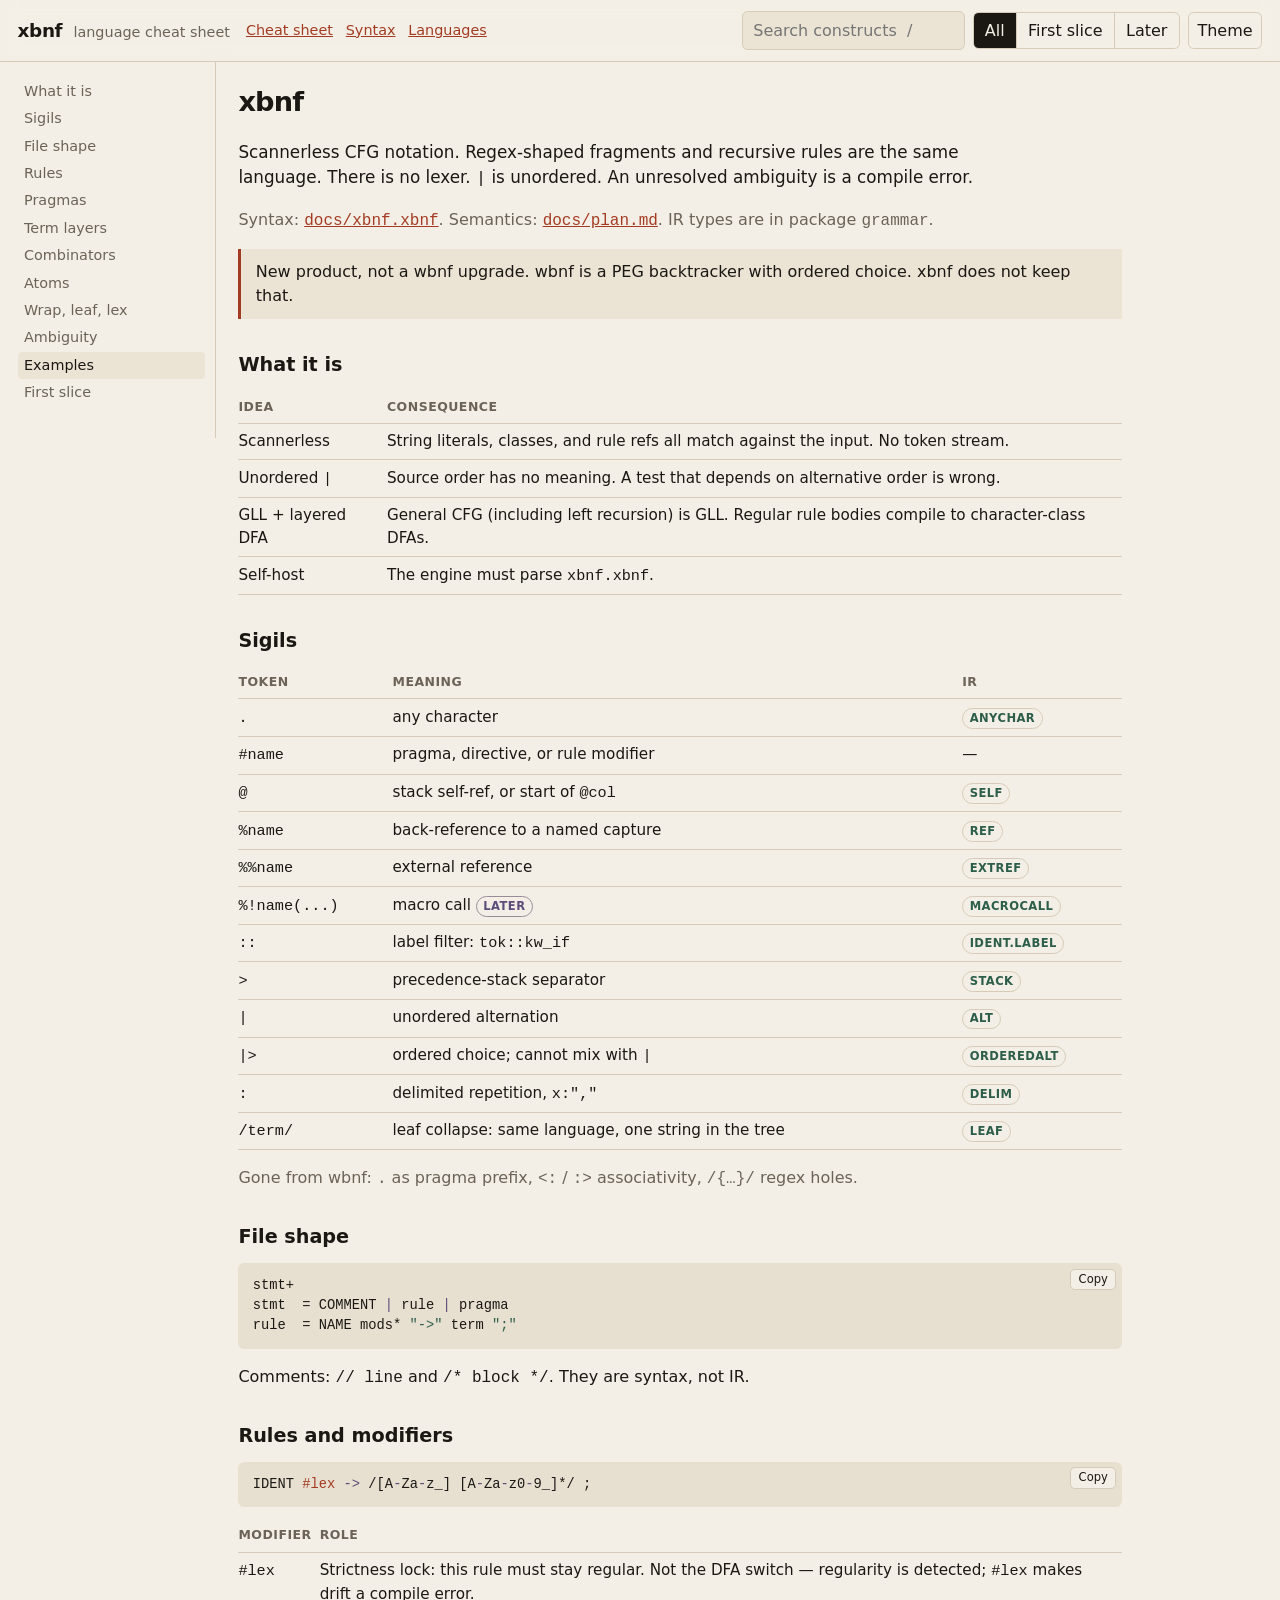
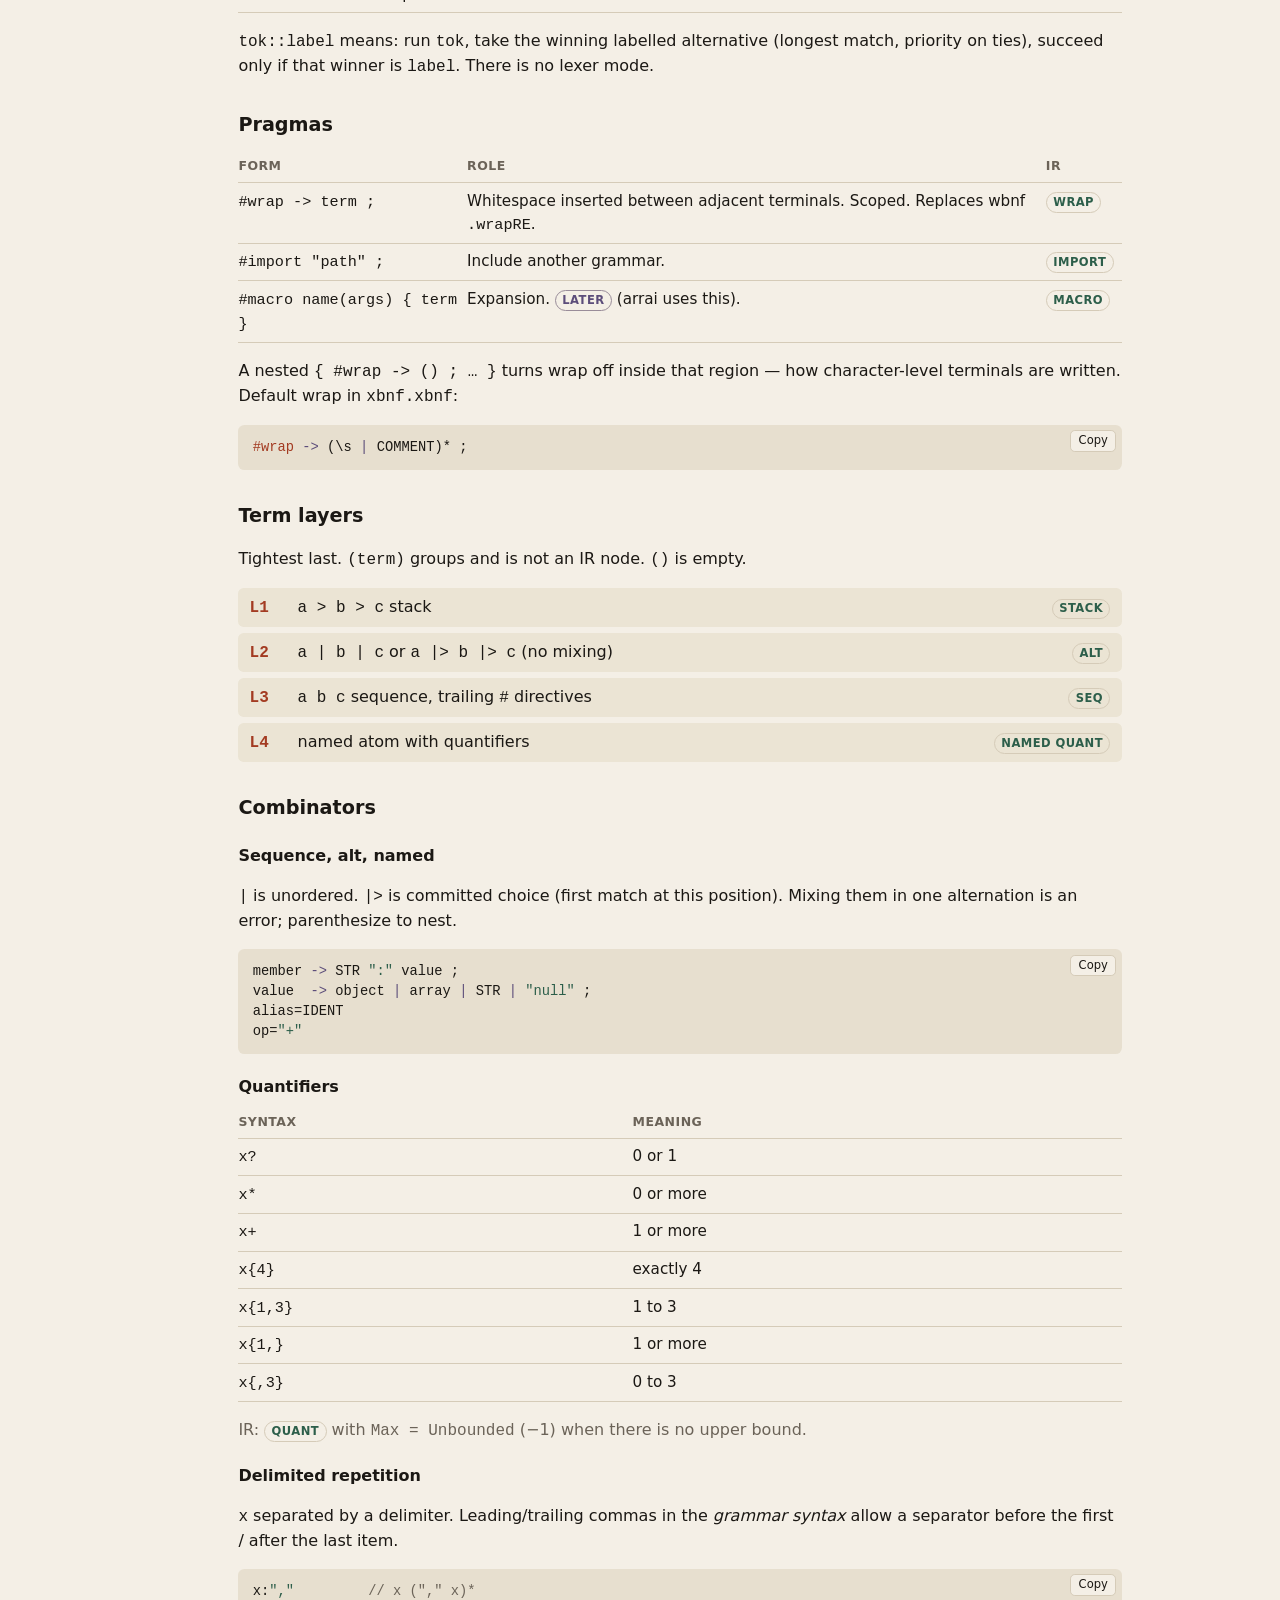
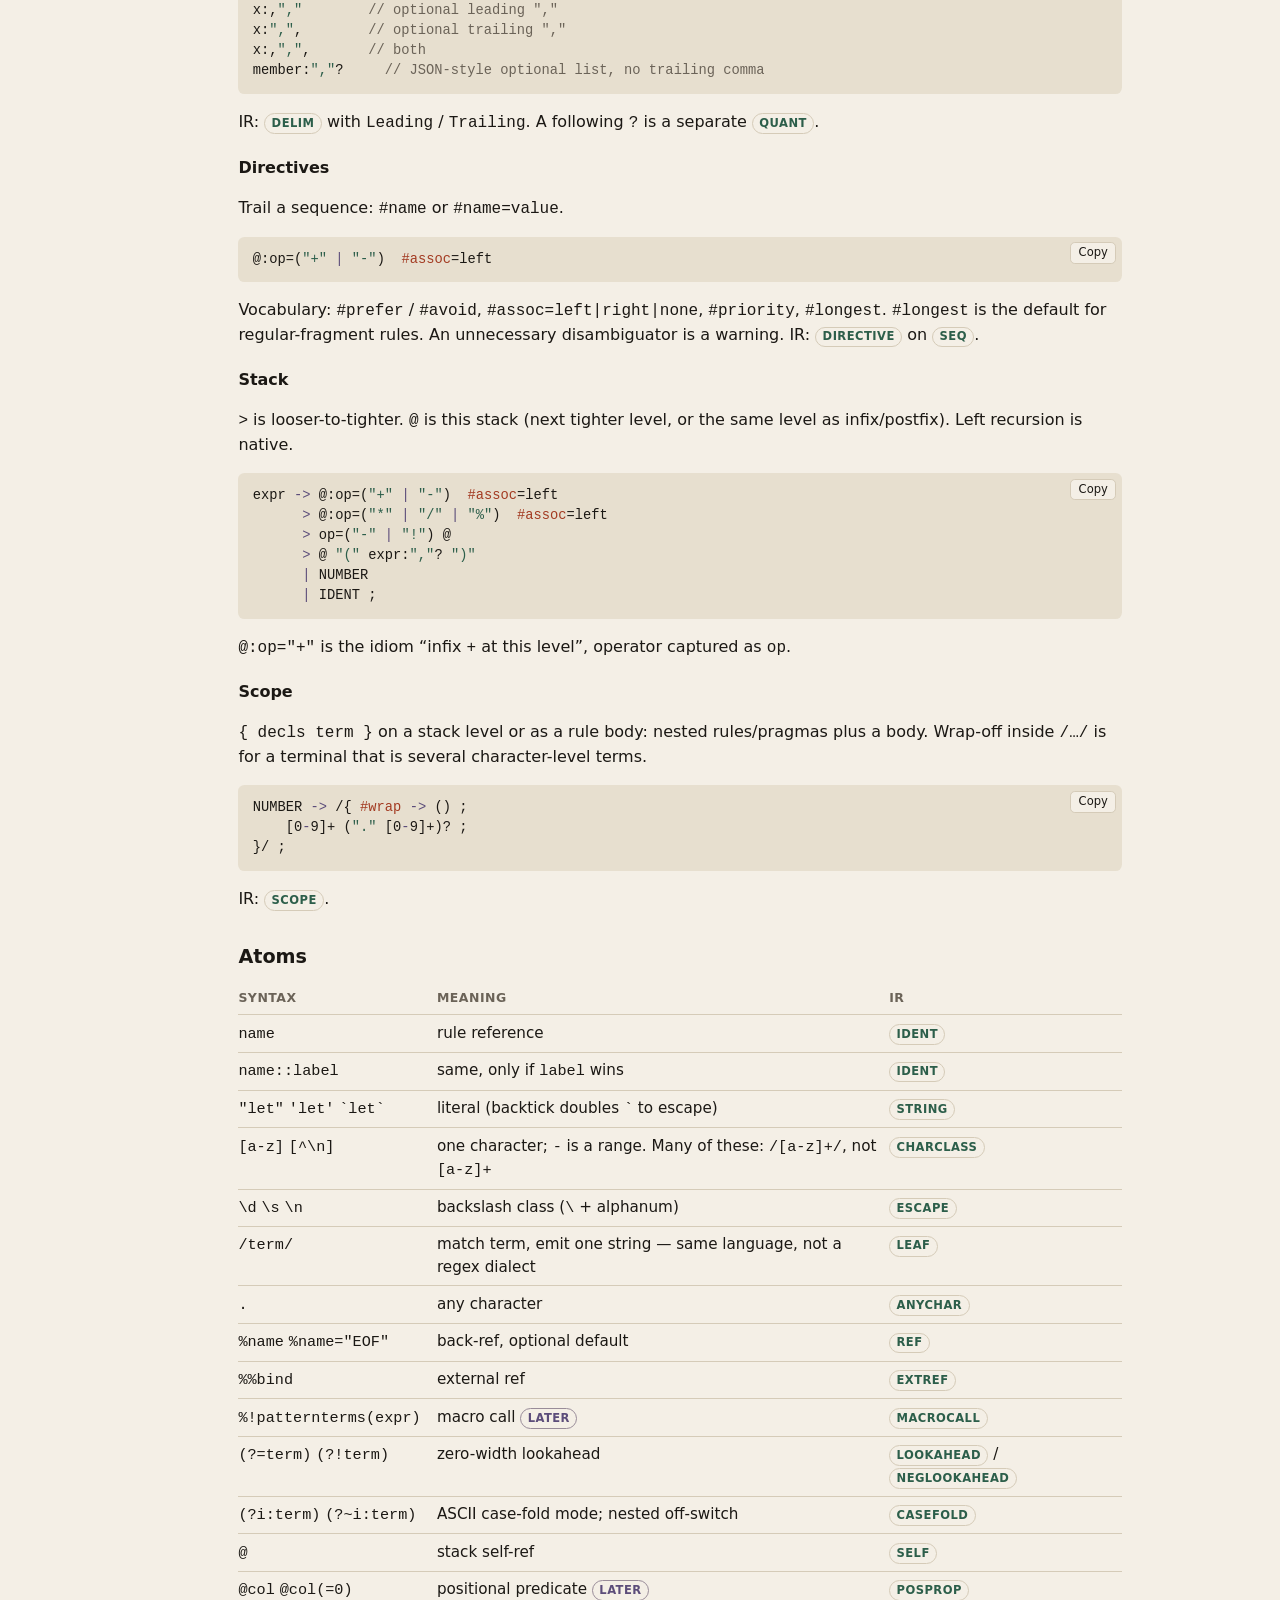
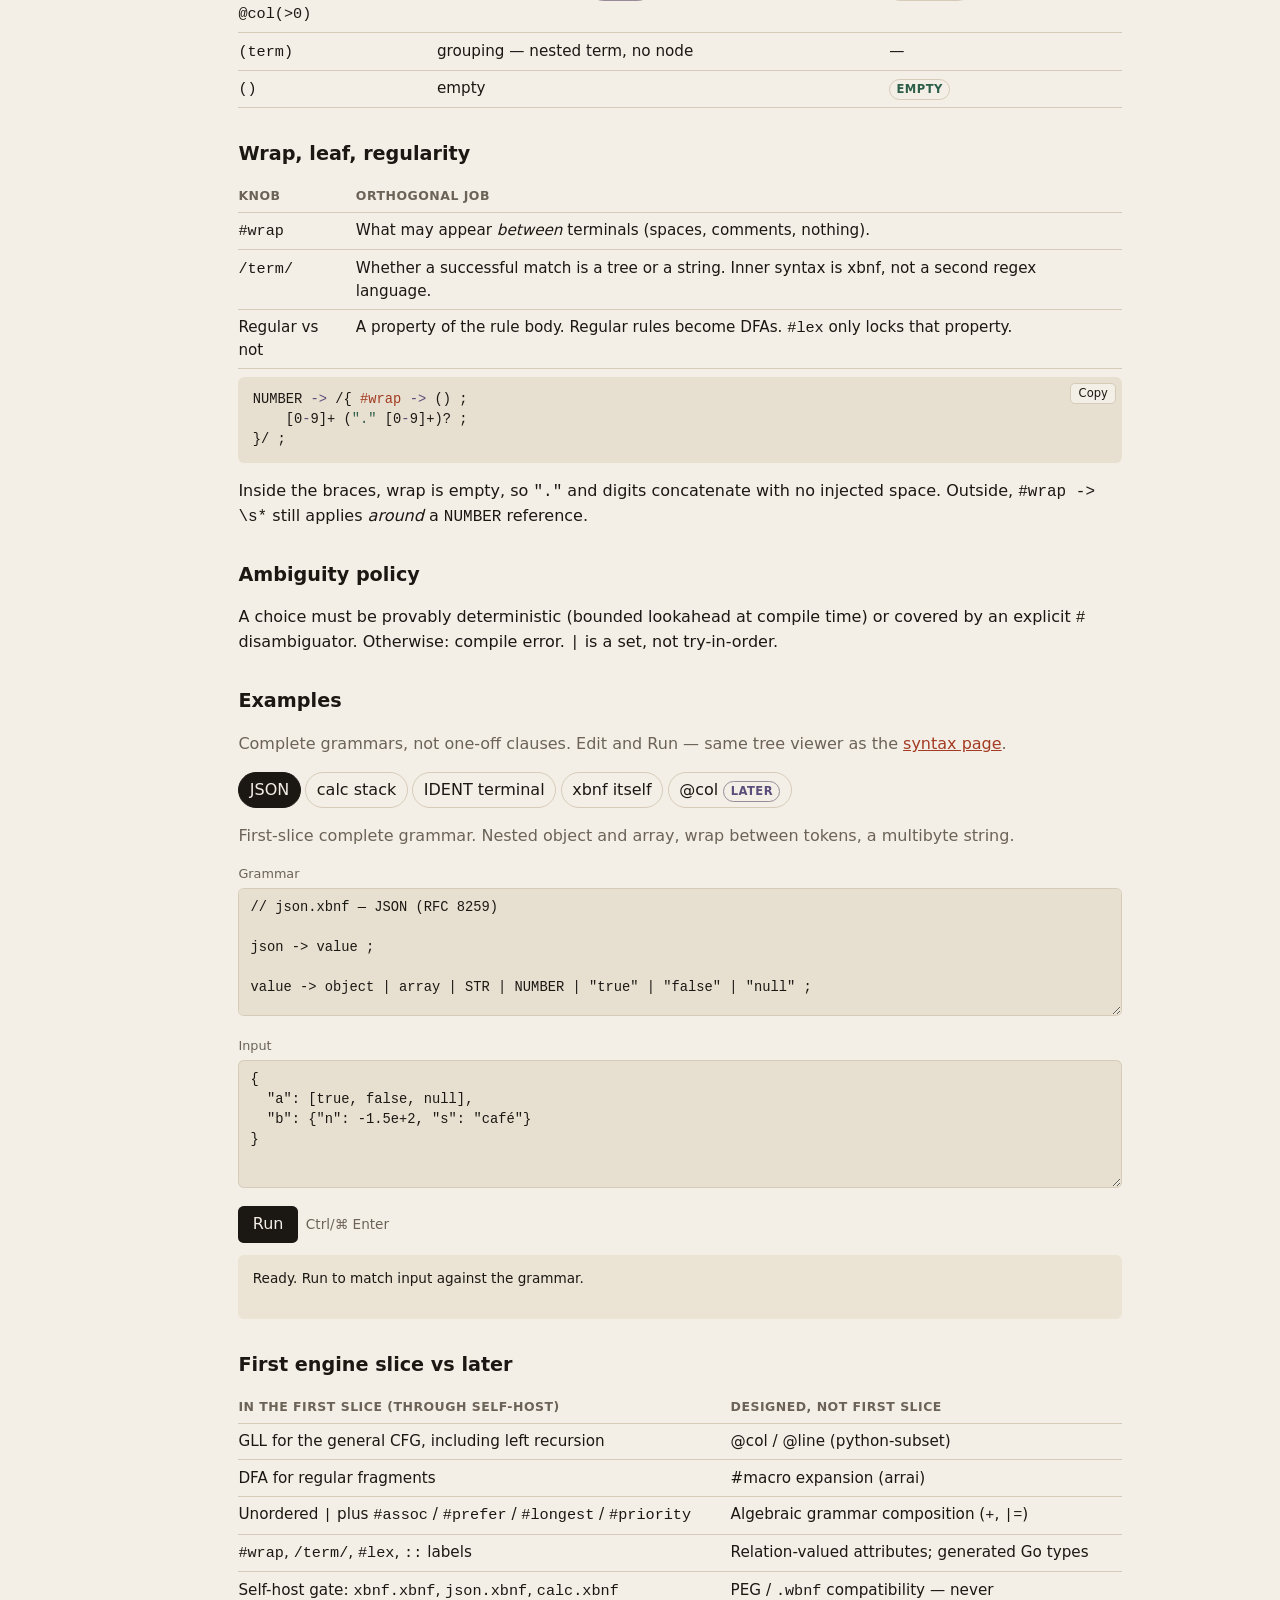
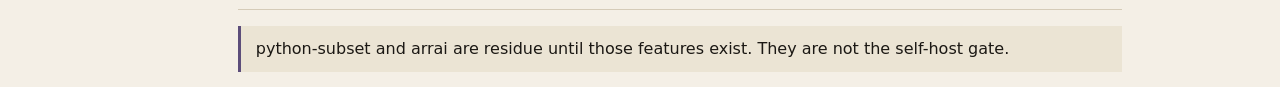
==== commit 701cbd88: "Add a sandbox page that runs the committed T22 language grammars The syntax and cheat sheet pages on" ====
--- a/docs/cheatsheet.html
+++ b/docs/cheatsheet.html
@@ -215,6 +215,7 @@
     <nav class="pages" style="display:flex;gap:0.8rem;font-size:0.9rem">
       <a href="cheatsheet.html" aria-current="page">Cheat sheet</a>
       <a href="syntax.html">Syntax</a>
+      <a href="languages.html">Languages</a>
     </nav>
     <div class="top-tools">
       <input id="q" type="search" placeholder="Search constructs  /" aria-label="Search" autocomplete="off">
